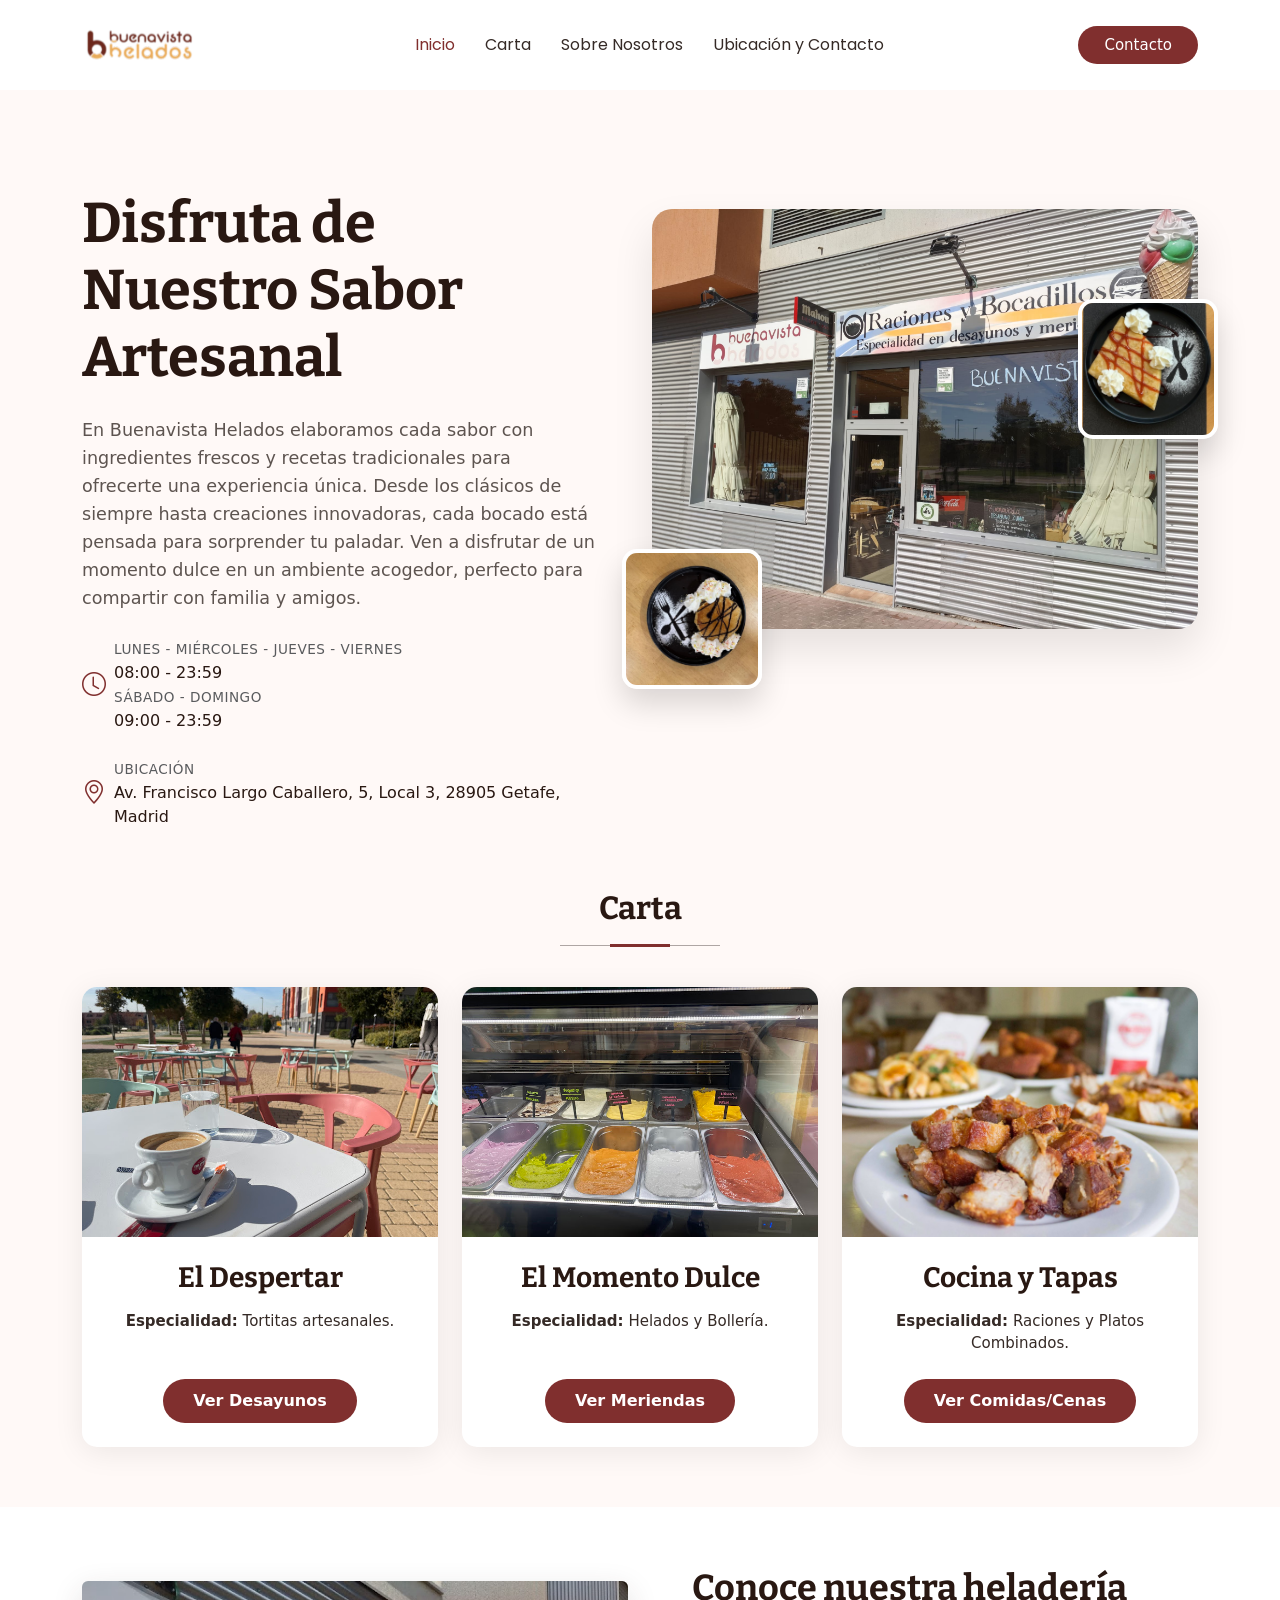
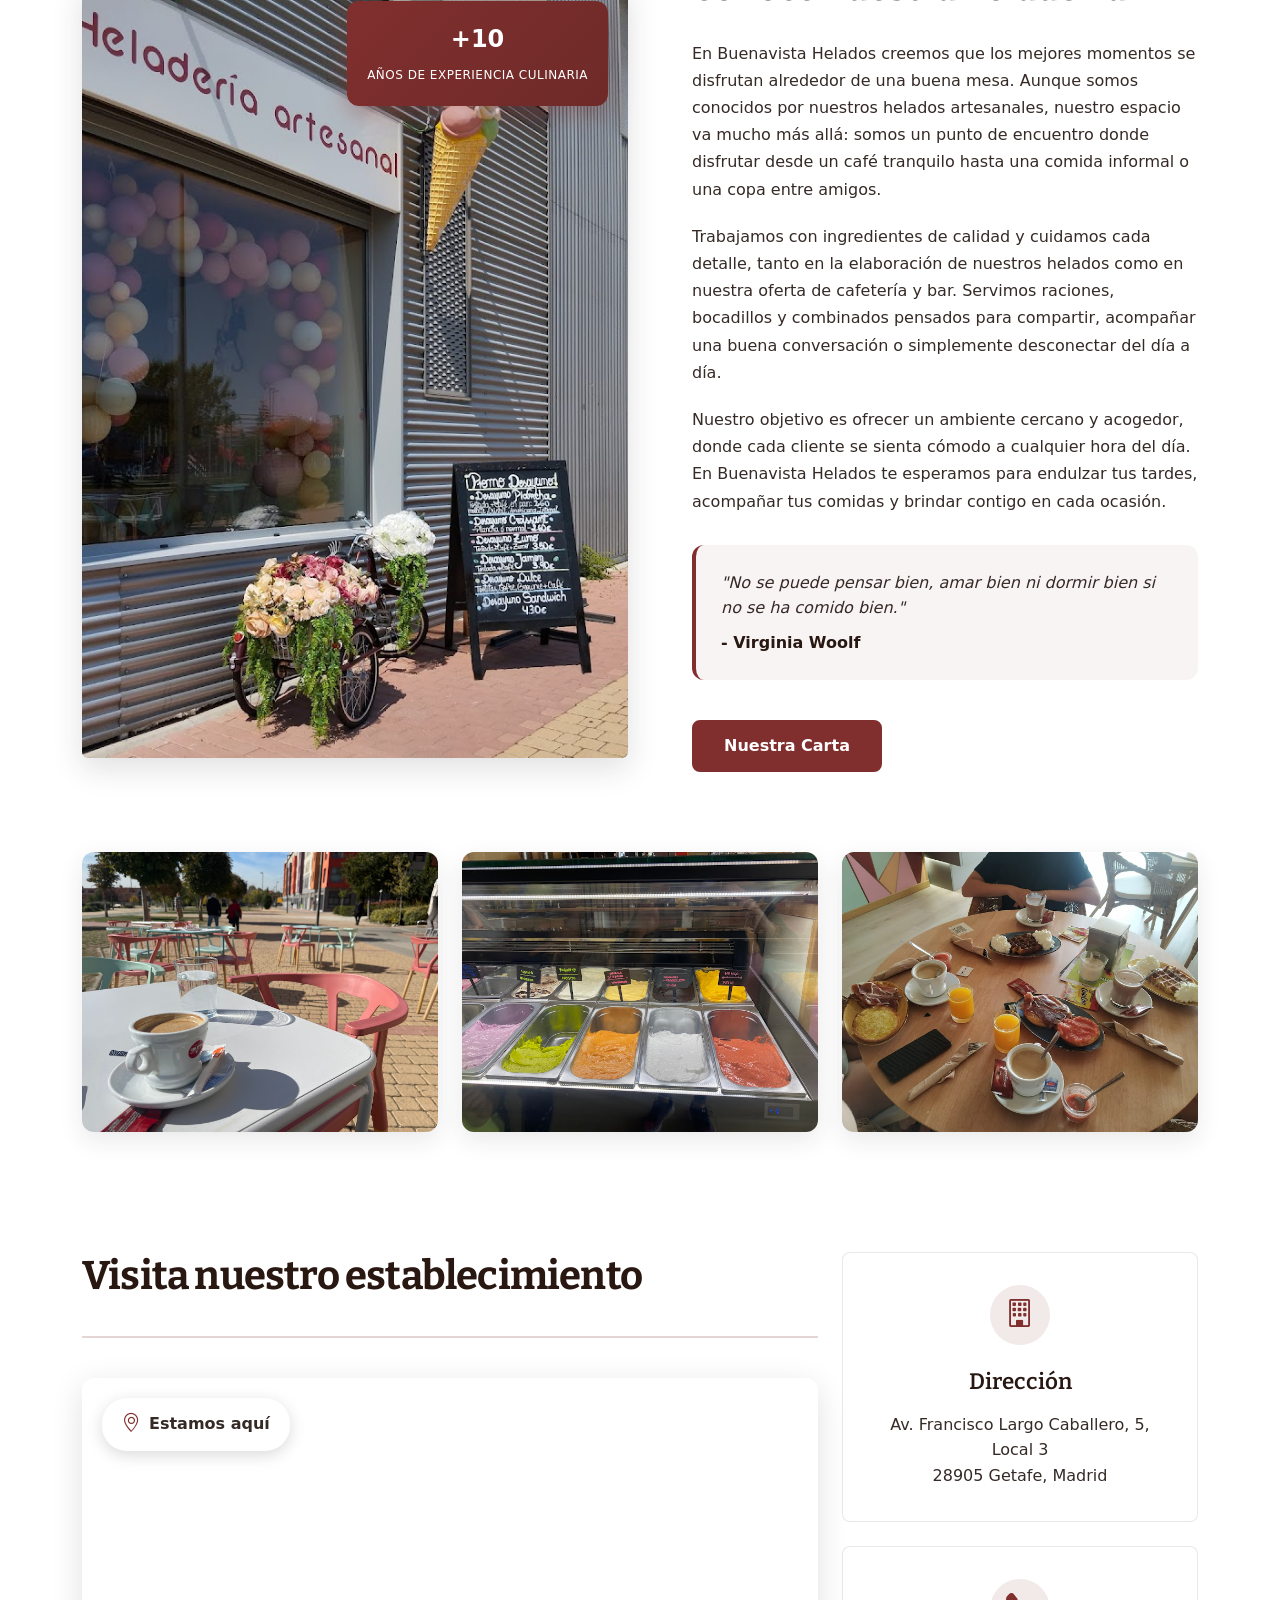
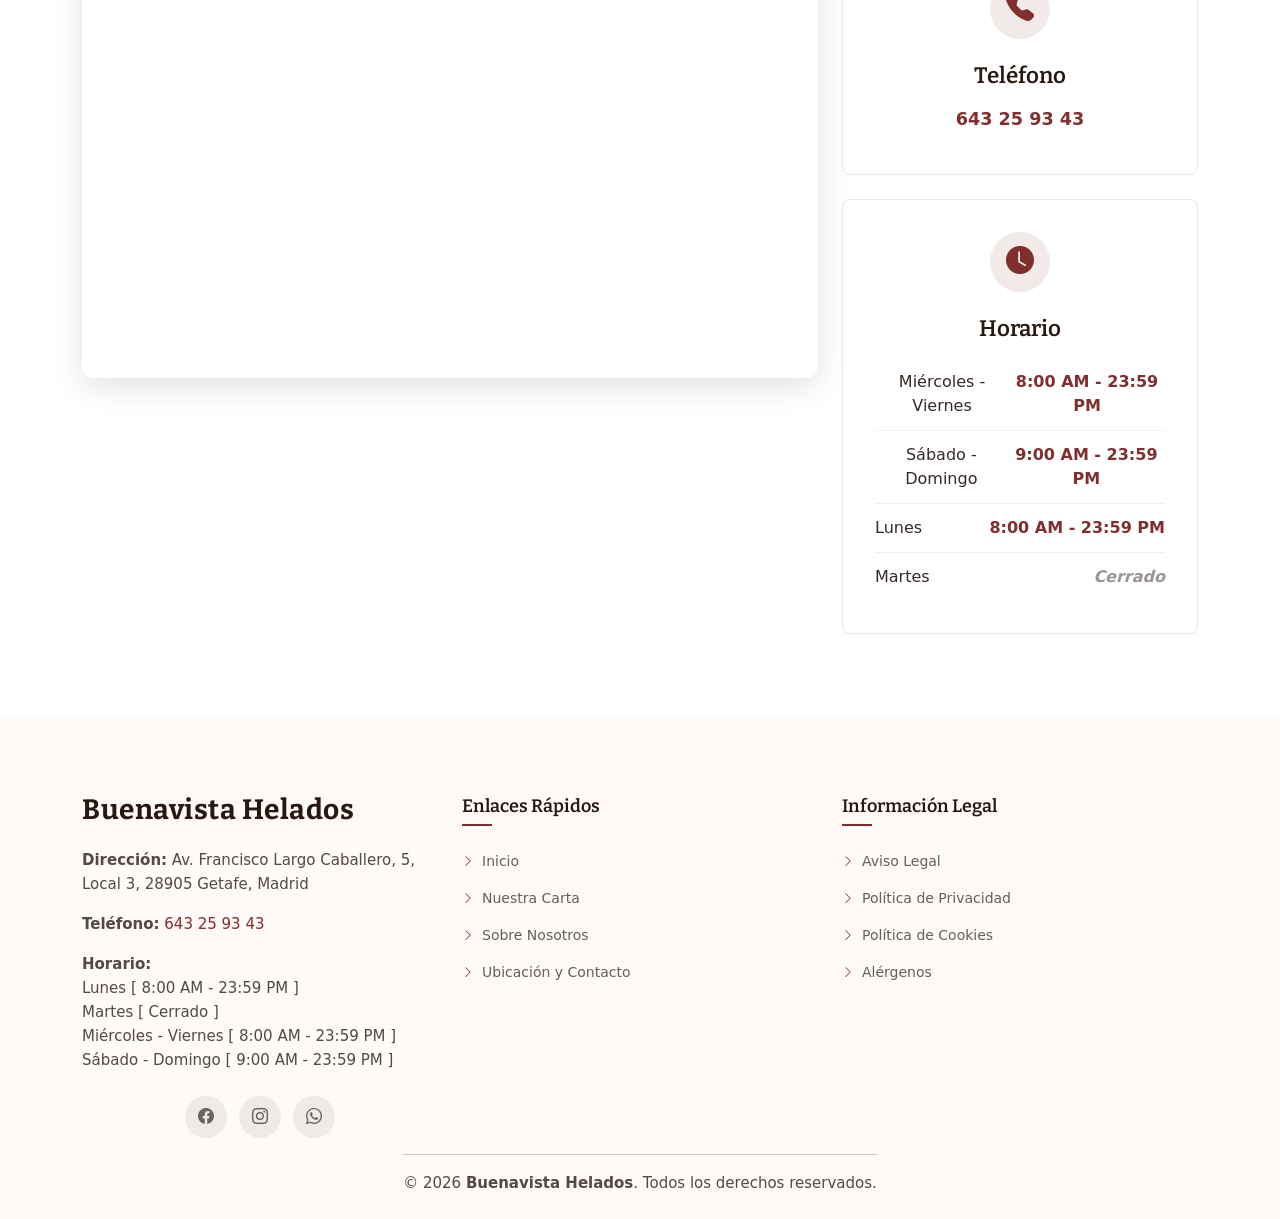
==== index.html @ 03fd978c "footer" ====
<!DOCTYPE html>
<html lang="es">

<head>
  <meta charset="utf-8">
  <meta content="width=device-width, initial-scale=1.0" name="viewport">
  <title>Buenavista Helados</title>
  <meta name="description" content="">
  <meta name="keywords" content="">

  <!-- Favicons -->
  <link href="assets/img/cucurucho-de-helado.png" rel="icon">
  <link href="assets/img/cucurucho-de-helado.png" rel="apple-touch-icon">

  <!-- Fonts -->
  <link href="https://fonts.googleapis.com" rel="preconnect">
  <link href="https://fonts.gstatic.com" rel="preconnect" crossorigin>
  <link href="https://fonts.googleapis.com/css2?family=Roboto:ital,wght@0,100;0,300;0,400;0,500;0,700;0,900;1,100;1,300;1,400;1,500;1,700;1,900&family=Poppins:ital,wght@0,100;0,200;0,300;0,400;0,500;0,600;0,700;0,800;0,900;1,100;1,200;1,300;1,400;1,500;1,600;1,700;1,800;1,900&family=Bitter:ital,wght@0,100;0,200;0,300;0,400;0,500;0,600;0,700;0,800;0,900;1,100;1,200;1,300;1,400;1,500;1,600;1,700;1,800;1,900&display=swap" rel="stylesheet">

  <!-- Vendor CSS Files -->
  <link href="assets/vendor/bootstrap/css/bootstrap.min.css" rel="stylesheet">
  <link href="assets/vendor/bootstrap-icons/bootstrap-icons.css" rel="stylesheet">
  <link href="assets/vendor/aos/aos.css" rel="stylesheet">
  <link href="assets/vendor/glightbox/css/glightbox.min.css" rel="stylesheet">

  <!-- Main CSS File -->
  <link href="assets/css/main.css" rel="stylesheet">

</head>

<body class="index-page">

  <header id="header" class="header d-flex align-items-center sticky-top">
    <div class="container position-relative d-flex align-items-center justify-content-between">

      <a href="index.html" class="logo d-flex align-items-center me-auto me-xl-0">
      <img src="assets/img/logo.png" alt="Buenavista Helados">
      </a>

      <nav id="navmenu" class="navmenu">
        <ul>
          <li><a href="#hero" class="active">Inicio</a></li>
          <li><a href="#bloques-tematicos">Carta</a></li>
          <li><a href="#about">Sobre Nosotros</a></li>
          <li><a href="#location">Ubicación y Contacto</a></li>
        </ul>
        <i class="mobile-nav-toggle d-xl-none bi bi-list"></i>
      </nav>

      <a class="btn-getstarted d-none d-sm-block" href="#location">Contacto</a>

    </div>
  </header>

  <main class="main">

    <!-- Hero Section -->
    <section id="hero" class="hero section light-background pb-0">

      <div class="container" data-aos="fade-up" data-aos-delay="100">

        <div class="hero-content">
          <div class="row align-items-center flex-column-reverse flex-lg-row">

            <div class="col-lg-6" data-aos="fade-right" data-aos-delay="200">
              <div class="content">
                <h1 class="hero-title mb-4">Disfruta de Nuestro Sabor Artesanal</h1>
                <p class="hero-subtitle mb-4">En Buenavista Helados elaboramos cada sabor con ingredientes frescos y recetas tradicionales para ofrecerte una experiencia única. Desde los clásicos de siempre hasta creaciones innovadoras, cada bocado está pensada para sorprender tu paladar. Ven a disfrutar de un momento dulce en un ambiente acogedor, perfecto para compartir con familia y amigos.</p>

                <div class="hero-info d-flex flex-wrap align-items-center gap-4">
                  <div class="info-item d-flex align-items-center">
                    <i class="bi bi-clock me-2"></i>
                    <div>
                      <small class="text-muted">Lunes - Miércoles - Jueves - Viernes</small>
                      <div class="fw-medium">08:00 - 23:59</div>
                      <small class="text-muted">Sábado - Domingo</small>
                      <div class="fw-medium">09:00 - 23:59</div>
                    </div>
                  </div>
                  <div class="info-item d-flex align-items-center">
                    <i class="bi bi-geo-alt me-2"></i>
                    <div>
                      <small class="text-muted">Ubicación</small>
                      <div class="fw-medium">Av. Francisco Largo Caballero, 5, Local 3, 28905 Getafe, Madrid</div>
                    </div>
                  </div>
                </div>
              </div>
            </div>

            <div class="col-lg-6" data-aos="fade-left" data-aos-delay="300">
              <div class="hero-images">
                <div class="main-image">
                  <img src="assets/img/restaurante.jpg" alt="Restaurante" class="img-fluid">
                </div>
                <div class="floating-images">
                  <div class="floating-image floating-image-1">
                    <img src="assets/img/crepes.jpg" alt="Crepes" class="img-fluid">
                  </div>
                  <div class="floating-image floating-image-2">
                    <img src="assets/img/tortitas.jpg" alt="Tortitas" class="img-fluid">
                  </div>
                </div>
              </div>
            </div>

          </div>
        </div>

      </div>

    </section><!-- /Hero Section -->
    
    <!-- Bloques Temáticos Section -->
    <section id="bloques-tematicos" class="section light-background">
      
      <!-- Título "Carta" movido AQUÍ ADENTRO para compartir fondo y acercarlo -->
      <div class="container section-title" data-aos="fade-up" style="padding-bottom: 20px;">
        <h2>Carta</h2>
      </div>

      <div class="container">
        <div class="row gy-4 align-items-stretch">
          
          <!-- BLOQUE 1: DESAYUNOS -->
          <div class="col-lg-4 col-md-4 col-12" data-aos="fade-up" data-aos-delay="100">
            <div class="card h-100 border-0 text-center" style="background-color: var(--surface-color); border-radius: 15px; box-shadow: 0 5px 30px rgba(0,0,0,0.08);">
              <img src="assets/img/terraza.jpg" class="card-img-top" alt="Desayunos" style="height: 250px; object-fit: cover; border-top-left-radius: 15px; border-top-right-radius: 15px;">
              <div class="card-body p-4 d-flex flex-column">
                <h3 style="color: var(--heading-color); font-weight: 700; margin-bottom: 15px;">El Despertar</h3>
                <p class="mb-4" style="color: var(--default-color); font-size: 15px;"><strong>Especialidad:</strong> Tortitas artesanales.</p>
                <button type="button" class="btn mt-auto align-self-center" data-bs-toggle="modal" data-bs-target="#modalDesayunos" style="background-color: var(--accent-color); color: var(--contrast-color); padding: 10px 30px; border-radius: 50px; font-weight: 600; transition: 0.3s; border: none;">
                  Ver Desayunos
                </button>
              </div>
            </div>
          </div>
          
          <!-- BLOQUE 2: MERIENDAS -->
            <div class="col-lg-4 col-md-4 col-12" data-aos="fade-up" data-aos-delay="200">
              <div class="card h-100 border-0 text-center" style="background-color: var(--surface-color); border-radius: 15px; box-shadow: 0 5px 30px rgba(0,0,0,0.08);">
                <img src="assets/img/helados1.jpg" class="card-img-top" alt="Meriendas" style="height: 250px; object-fit: cover; border-top-left-radius: 15px; border-top-right-radius: 15px;">
                <div class="card-body p-4 d-flex flex-column">
                  <h3 style="color: var(--heading-color); font-weight: 700; margin-bottom: 15px;">El Momento Dulce</h3>
                  <p class="mb-4" style="color: var(--default-color); font-size: 15px;"><strong>Especialidad:</strong> Helados y Bollería.</p>
                  <button type="button" class="btn mt-auto align-self-center" data-bs-toggle="modal" data-bs-target="#modalMeriendas" style="background-color: var(--accent-color); color: var(--contrast-color); padding: 10px 30px; border-radius: 50px; font-weight: 600; transition: 0.3s; border: none;">
                    Ver Meriendas
                  </button>
                </div>
              </div>
            </div>
            
            <!-- BLOQUE 3: COMIDAS Y RACIONES -->
            <div class="col-lg-4 col-md-4 col-12" data-aos="fade-up" data-aos-delay="300">
              <div class="card h-100 border-0 text-center" style="background-color: var(--surface-color); border-radius: 15px; box-shadow: 0 5px 30px rgba(0,0,0,0.08);">
                <img src="assets/img/torreznos.png" class="card-img-top" alt="Comidas y Raciones" style="height: 250px; object-fit: cover; border-top-left-radius: 15px; border-top-right-radius: 15px;">
                <div class="card-body p-4 d-flex flex-column">
                  <h3 style="color: var(--heading-color); font-weight: 700; margin-bottom: 15px;">Cocina y Tapas</h3>
                  <p class="mb-4" style="color: var(--default-color); font-size: 15px;"><strong>Especialidad:</strong> Raciones y Platos Combinados.</p>
                  <button type="button" class="btn mt-auto align-self-center" data-bs-toggle="modal" data-bs-target="#modalComidas" style="background-color: var(--accent-color); color: var(--contrast-color); padding: 10px 30px; border-radius: 50px; font-weight: 600; transition: 0.3s; border: none;">
                    Ver Comidas/Cenas
                  </button>
                </div>
              </div>
            </div>
            
          </div>
        </div>
    </section>
    

    <!-- About Section -->
    <section id="about" class="about section">

      <div class="container" data-aos="fade-up" data-aos-delay="100">

        <div class="row align-items-center">
          <div class="col-lg-6" data-aos="fade-right" data-aos-delay="200">
            <div class="about-image">
              <img src="assets/img/restaurante1.jpg" alt="Restaurante1" class="img-fluid rounded">
              <div class="experience-badge">
                <span class="years">+10</span>
                <span class="text">Años de Experiencia Culinaria</span>
              </div>
            </div>
          </div>

          <div class="col-lg-6" data-aos="fade-left" data-aos-delay="300">
            <div class="about-content">
              <div class="section-header">
                <h2>Conoce nuestra heladería</h2>
              </div>

              <div class="story-text">
                <p>En Buenavista Helados creemos que los mejores momentos se disfrutan alrededor de una buena mesa. Aunque somos conocidos por nuestros helados artesanales, nuestro espacio va mucho más allá: somos un punto de encuentro donde disfrutar desde un café tranquilo hasta una comida informal o una copa entre amigos.</p>

                <p>Trabajamos con ingredientes de calidad y cuidamos cada detalle, tanto en la elaboración de nuestros helados como en nuestra oferta de cafetería y bar. Servimos raciones, bocadillos y combinados pensados para compartir, acompañar una buena conversación o simplemente desconectar del día a día.</p>

                <p>Nuestro objetivo es ofrecer un ambiente cercano y acogedor, donde cada cliente se sienta cómodo a cualquier hora del día. En Buenavista Helados te esperamos para endulzar tus tardes, acompañar tus comidas y brindar contigo en cada ocasión.</p>
              </div>

              

              <div class="chef-quote">
                <blockquote>
                  "No se puede pensar bien, amar bien ni dormir bien si no se ha comido bien."
                </blockquote>
                <cite>- Virginia Woolf</cite>
              </div>

              <div class="cta-buttons">
                <a href="#menu" class="btn btn-primary">Nuestra Carta</a>
              </div>
            </div>
          </div>
        </div>

        <div class="restaurant-gallery" data-aos="fade-up" data-aos-delay="400">
          <div class="row g-4">
            <div class="col-lg-4 col-md-6">
              <div class="gallery-item">
                <img src="assets/img/terraza.jpg" alt="Terraza" class="img-fluid rounded">
                <div class="gallery-caption">
                  <h4>Terraza</h4>
                  <p>Para disfrutar al aire libre</p>
                </div>
              </div>
            </div><!-- End Gallery Item -->

            <div class="col-lg-4 col-md-6">
              <div class="gallery-item">
                <img src="assets/img/helados1.jpg" alt="Helados" class="img-fluid rounded">
                <div class="gallery-caption">
                  <h4>Helados</h4>
                  <p>Prueba nuestra amplia gama de sabores</p>
                </div>
              </div>
            </div><!-- End Gallery Item -->

            <div class="col-lg-4 col-md-6">
              <div class="gallery-item">
                <img src="assets/img/desayunos1.jpg" alt="Desayunos" class="img-fluid rounded">
                <div class="gallery-caption">
                  <h4>Desayunos</h4>
                  <p>Comienza el día con energía</p>
                </div>
              </div>
            </div><!-- End Gallery Item -->
          </div>
        </div>

      </div>

    </section><!-- /About Section -->



    <!-- Location Section -->
    <section id="location" class="location section">

      <div class="container" data-aos="fade-up" data-aos-delay="100">

        <div class="row gy-5">
          <div class="col-lg-8" data-aos="fade-up" data-aos-delay="200">
            <div class="location-content">
              <div class="content-header">
                <h2>Visita nuestro establecimiento</h2>
              </div>

              <div class="map-wrapper">
                <iframe src="https://www.google.com/maps/embed?pb=!1m18!1m12!1m3!1d3176.513902419321!2d-3.752089!3d40.298778!2m3!1f0!2f0!3f0!3m2!1i1024!2i768!4f13.1!3m3!1m2!1s0x0%3A0x0!2zNDDCsDE3JzU1LjYiTiAzwrA0NScwNy41Ilc!5e0!3m2!1ses!2ses!4v1700000000000!5m2!1ses!2ses"width="100%" height="100%" style="border:0;" allowfullscreen="" loading="lazy" referrerpolicy="no-referrer-when-downgrade"></iframe>

                <div class="map-overlay">
                  <div class="location-badge">
                    <i class="bi bi-geo-alt"></i>
                    <span>Estamos aquí</span>
                  </div>
                </div>
              </div>
            </div>
          </div>

          <div class="col-lg-4" data-aos="fade-up" data-aos-delay="250">
            <div class="contact-sidebar">
              <div class="contact-card">
                <div class="card-icon">
                  <i class="bi bi-building"></i>
                </div>
                <h3>Direcci&oacute;n</h3>
                <p>Av. Francisco Largo Caballero, 5, Local 3<br>28905 Getafe, Madrid</p>
              </div>

              <div class="contact-card" data-aos="fade-up" data-aos-delay="350">
                <div class="card-icon">
                  <i class="bi bi-telephone-fill"></i>
                </div>
                <h3>Tel&eacute;fono</h3>
                <p class="phone"><a href="tel:643259343">643 25 93 43</a></p>
              </div>

              <div class="contact-card" data-aos="fade-up" data-aos-delay="450">
                <div class="card-icon">
                  <i class="bi bi-clock-fill"></i>
                </div>
                <h3>Horario</h3>
                <div class="hours-list">
                  <div class="hour-item">
                    <span class="day">Miércoles - Viernes</span>
                    <span class="time">8:00 AM - 23:59 PM</span>
                  </div>
                  <div class="hour-item">
                    <span class="day">Sábado - Domingo</span>
                    <span class="time">9:00 AM - 23:59 PM</span>
                  </div>
                  <div class="hour-item">
                    <span class="day">Lunes</span>
                    <span class="time">8:00 AM - 23:59 PM</span>
                  </div>
                  <div class="hour-item closed">
                    <span class="day">Martes</span>
                    <span class="time">Cerrado</span>
                  </div>
                </div>
              </div>

            </div>
          </div>
        </div>

      </div>

    </section><!-- /Location Section -->


  </main>

  <footer id="footer" class="footer position-relative">
    <div class="container footer-content pt-5 pb-4">
      <div class="row gy-4">

        <div class="col-lg-4 col-md-6 footer-contact">
          <a href="index.html" class="logo d-flex align-items-center mb-3">
            <span class="sitename">Buenavista Helados</span>
          </a>
          <div class="contact-info mt-4">
            <p><strong>Dirección:</strong> Av. Francisco Largo Caballero, 5, Local 3, 28905 Getafe, Madrid</p>
            <p><strong>Teléfono:</strong><a href="tel:643259343"> 643 25 93 43</a></p>
            <p><strong>Horario:</strong><br>
              Lunes [ 8:00 AM - 23:59 PM ] <br>
              Martes [ Cerrado ] <br>
              Miércoles - Viernes [ 8:00 AM - 23:59 PM ]<br>
              Sábado - Domingo [ 9:00 AM - 23:59 PM ]
          </div>
          <div class="social-links mt-4">
            <a href="#"><i class="bi bi-facebook"></i></a>
            <a href="https://www.instagram.com/buenavistahelados/"><i class="bi bi-instagram"></i></a>
            <a href="#"><i class="bi bi-whatsapp"></i></a>
          </div>
        </div>

        <div class="col-lg-4 col-md-6 footer-links">
          <h4>Enlaces Rápidos</h4>
          <ul>
            <li><a href="#hero"><i class="bi bi-chevron-right"></i> Inicio</a></li>
            <li><a href="#bloques-tematicos"><i class="bi bi-chevron-right"></i> Nuestra Carta</a></li>
            <li><a href="#about"><i class="bi bi-chevron-right"></i> Sobre Nosotros</a></li>
            <li><a href="#location"><i class="bi bi-chevron-right"></i> Ubicación y Contacto</a></li>
          </ul>
        </div>

        <div class="col-lg-4 col-md-12 footer-links">
          <h4>Información Legal</h4>
          <ul>
            <li><a href="#"><i class="bi bi-chevron-right"></i> Aviso Legal</a></li>
            <li><a href="#"><i class="bi bi-chevron-right"></i> Política de Privacidad</a></li>
            <li><a href="#"><i class="bi bi-chevron-right"></i> Política de Cookies</a></li>
            <li><a href="#"><i class="bi bi-chevron-right"></i> Alérgenos</a></li>
          </ul>
        </div>

        <div class="container d-flex flex-column flex-lg-row justify-content-center align-items-center">
          <div class="copyright">
            <hr>
            <p class="mb-0">© 2026 <strong>Buenavista Helados</strong>. Todos los derechos reservados.</p>
          </div>
        </div>
      </div>
    </div>
  </footer>


  <!-- POP-UP DESAYUNOS -->
  <div class="modal fade" id="modalDesayunos" tabindex="-1" aria-labelledby="modalDesayunosLabel" aria-hidden="true">
    <div class="modal-dialog modal-lg modal-dialog-centered modal-dialog-scrollable">
      <div class="modal-content modal-menu-content">
        
        <div class="modal-header modal-menu-header">
          <h5 class="modal-title modal-menu-title" id="modalDesayunosLabel">Carta de Desayunos</h5>
          <button type="button" class="btn-close" data-bs-dismiss="modal" aria-label="Close"></button>
        </div>

        <div class="modal-body p-4">
          <div class="row gy-4">
            
            <div class="col-lg-6">
              <div class="menu-item h-100 modal-menu-item">
                <div class="menu-item-image">
                  <img src="assets/img/barritaConTomate.jpg" class="img-fluid w-100 modal-menu-img" alt="Barrita con Tomate">
                </div>
                <div class="menu-item-content p-3">
                  <div class="menu-item-header d-flex justify-content-between align-items-center mb-2">
                    <h4 class="modal-menu-item-title">Barrita con Tomate</h4>
                    <span class="price modal-menu-price">3€</span>
                  </div>
                  <p class="modal-menu-desc">Pan crujiente recién tostado, acompañado de tomate natural triturado, aceite de oliva virgen extra y una pizca de sal. El clásico mediterráneo esencial.</p>
                </div>
              </div>
            </div>

            <div class="col-lg-6">
              <div class="menu-item h-100 modal-menu-item">
                <div class="menu-item-image">
                  <img src="assets/img/BarritaMantequillaMermelada.jpg" class="img-fluid w-100 modal-menu-img" alt="Barrita Mantequilla Mermelada">
                </div>
                <div class="menu-item-content p-3">
                  <div class="menu-item-header d-flex justify-content-between align-items-center mb-2">
                    <h4 class="modal-menu-item-title">Barrita con Mantequilla y Mermelada</h4>
                    <span class="price modal-menu-price">3€</span>
                  </div>
                  <p class="modal-menu-desc">Tostada dorada y caliente, lista para untar con mantequilla cremosa y mermelada de frutas. Un desayuno dulce y reconfortante.</p>
                </div>
              </div>
            </div>

            <div class="col-lg-6">
              <div class="menu-item h-100 modal-menu-item">
                <div class="menu-item-image">
                  <img src="assets/img/mediaBarrita.png" class="img-fluid w-100 modal-menu-img" alt="Media Barrita">
                </div>
                <div class="menu-item-content p-3">
                  <div class="menu-item-header d-flex justify-content-between align-items-center mb-2">
                    <h4 class="modal-menu-item-title">Media Barrita</h4>
                    <span class="price modal-menu-price">2,60€</span>
                  </div>
                  <p class="modal-menu-desc">La ración perfecta para un bocado ligero. Disfrútala con tomate natural y aceite, o con el toque dulce de mantequilla y mermelada.</p>
                </div>
              </div>
            </div>

            <div class="col-lg-6">
              <div class="menu-item h-100 modal-menu-item">
                <div class="menu-item-image">
                  <img src="assets/img/barritaJamon.jpg" class="img-fluid w-100 modal-menu-img" alt="Barrita con Jamón">
                </div>
                <div class="menu-item-content p-3">
                  <div class="menu-item-header d-flex justify-content-between align-items-center mb-2">
                    <h4 class="modal-menu-item-title">Barrita con Jamón</h4>
                    <span class="price modal-menu-price">4,70€</span>
                  </div>
                  <p class="modal-menu-desc">Pan tostado con base de tomate natural y generosas lonchas de jamón serrano reserva. Sabor auténtico y de calidad en cada bocado.</p>
                </div>
              </div>
            </div>

            <div class="col-lg-6">
              <div class="menu-item h-100 modal-menu-item">
                <div class="menu-item-image">
                  <img src="assets/img/tostadaAguacate.jpeg" class="img-fluid w-100 modal-menu-img" alt="Tostada con Aguacate">
                </div>
                <div class="menu-item-content p-3">
                  <div class="menu-item-header d-flex justify-content-between align-items-center mb-2">
                    <h4 class="modal-menu-item-title">Tostada con Aguacate</h4>
                    <span class="price modal-menu-price">5,40€</span>
                  </div>
                  <p class="modal-menu-desc">Base de pan rústico con una capa de queso Philadelphia, láminas de aguacate fresco, pavo, aceite de oliva y sal. Una opción saludable y deliciosa.</p>
                </div>
              </div>
            </div>

            <div class="col-lg-6">
              <div class="menu-item h-100 modal-menu-item">
                <div class="menu-item-image">
                  <img src="assets/img/tostadaAguacateHuevo.jpg" class="img-fluid w-100 modal-menu-img" alt="Tostada con Aguacate y Huevo Poché">
                </div>
                <div class="menu-item-content p-3">
                  <div class="menu-item-header d-flex justify-content-between align-items-center mb-2">
                    <h4 class="modal-menu-item-title">Tostada Aguacate y Huevo</h4>
                    <span class="price modal-menu-price">5,90€</span>
                  </div>
                  <p class="modal-menu-desc">Nuestra tostada de pan rústico con queso Philadelphia, pavo y aguacate, coronada con un huevo poché en su punto exacto de cremosidad.</p>
                </div>
              </div>
            </div>

            <div class="col-lg-6">
              <div class="menu-item h-100 modal-menu-item">
                <div class="menu-item-image">
                  <img src="assets/img/croissantPlancha.jpg" class="img-fluid w-100 modal-menu-img" alt="Croissant a la Plancha">
                </div>
                <div class="menu-item-content p-3">
                  <div class="menu-item-header d-flex justify-content-between align-items-center mb-2">
                    <h4 class="modal-menu-item-title">Croissant a la Plancha</h4>
                    <span class="price modal-menu-price">3€</span>
                  </div>
                  <p class="modal-menu-desc">Croissant tierno y hojaldrado, pasado por la plancha para un toque crujiente, acompañado de mantequilla y mermelada.</p>
                </div>
              </div>
            </div>

            <div class="col-lg-6">
              <div class="menu-item h-100 modal-menu-item">
                <div class="menu-item-image">
                  <img src="assets/img/croissantMixto.png" class="img-fluid w-100 modal-menu-img" alt="Croissant Mixto">
                </div>
                <div class="menu-item-content p-3">
                  <div class="menu-item-header d-flex justify-content-between align-items-center mb-2">
                    <h4 class="modal-menu-item-title">Croissant Mixto</h4>
                    <span class="price modal-menu-price">4,20€</span>
                  </div>
                  <p class="modal-menu-desc">La combinación perfecta de dulce y salado: croissant a la plancha relleno de jamón york de primera y queso fundido.</p>
                </div>
              </div>
            </div>

            <div class="col-lg-6">
              <div class="menu-item h-100 modal-menu-item">
                <div class="menu-item-image">
                  <img src="assets/img/sandwichMixto.jpg" class="img-fluid w-100 modal-menu-img" alt="Sándwich Mixto">
                </div>
                <div class="menu-item-content p-3">
                  <div class="menu-item-header d-flex justify-content-between align-items-center mb-2">
                    <h4 class="modal-menu-item-title">Sándwich Mixto</h4>
                    <span class="price modal-menu-price">4,20€</span>
                  </div>
                  <p class="modal-menu-desc">El clásico de siempre, tostado al momento con jamón york y queso derretido. Sencillo, dorado y delicioso.</p>
                </div>
              </div>
            </div>

            <div class="col-lg-6">
              <div class="menu-item h-100 modal-menu-item">
                <div class="menu-item-image">
                  <img src="assets/img/desayunoAmericano.png" class="img-fluid w-100 modal-menu-img" alt="Desayuno Americano">
                </div>
                <div class="menu-item-content p-3">
                  <div class="menu-item-header d-flex justify-content-between align-items-center mb-2">
                    <h4 class="modal-menu-item-title">Desayuno Americano</h4>
                    <span class="price modal-menu-price">5,90€</span>
                  </div>
                  <p class="modal-menu-desc">Para empezar el día con energía: huevos fritos, bacon crujiente y pan tostado. Un festín clásico y abundante.</p>
                </div>
              </div>
            </div>

            <div class="col-lg-6">
              <div class="menu-item h-100 modal-menu-item">
                <div class="menu-item-image">
                  <img src="assets/img/desayunoZumo.png" class="img-fluid w-100 modal-menu-img" alt="Desayuno Zumo">
                </div>
                <div class="menu-item-content p-3">
                  <div class="menu-item-header d-flex justify-content-between align-items-center mb-2">
                    <h4 class="modal-menu-item-title">Desayuno Zumo</h4>
                    <span class="price modal-menu-price">4,50€</span>
                  </div>
                  <p class="modal-menu-desc">Tu elección de barrita recién tostada o bollería artesana, acompañada de un refrescante zumo de naranja natural.</p>
                </div>
              </div>
            </div>

            <div class="col-lg-6">
              <div class="menu-item h-100 modal-menu-item">
                <div class="menu-item-image">
                  <img src="assets/img/bolleria.png" class="img-fluid w-100 modal-menu-img" alt="Desayuno Bollería">
                </div>
                <div class="menu-item-content p-3">
                  <div class="menu-item-header d-flex justify-content-between align-items-center mb-2">
                    <h4 class="modal-menu-item-title">Desayuno Bollería</h4>
                    <span class="price modal-menu-price">2,90€</span>
                  </div>
                  <p class="modal-menu-desc">Una selección de nuestra bollería más tierna y variada, ideal para los amantes del dulce matutino.</p>
                </div>
              </div>
            </div>

            <div class="col-lg-6">
              <div class="menu-item h-100 modal-menu-item">
                <div class="menu-item-image">
                  <img src="assets/img/tortillaCafe.jpg" class="img-fluid w-100 modal-menu-img" alt="Tortilla de Patata con Café">
                </div>
                <div class="menu-item-content p-3">
                  <div class="menu-item-header d-flex justify-content-between align-items-center mb-2">
                    <h4 class="modal-menu-item-title">Tortilla de Patata y Café</h4>
                    <span class="price modal-menu-price">4,50€</span>
                  </div>
                  <p class="modal-menu-desc">Pincho de tortilla jugosa, elaborada al estilo tradicional, acompañada de tu café favorito.</p>
                </div>
              </div>
            </div>

            <div class="col-lg-6">
              <div class="menu-item h-100 modal-menu-item">
                <div class="menu-item-image">
                  <img src="assets/img/tortillaRefresco.jpg" class="img-fluid w-100 modal-menu-img" alt="Tortilla de Patata con Refresco">
                </div>
                <div class="menu-item-content p-3">
                  <div class="menu-item-header d-flex justify-content-between align-items-center mb-2">
                    <h4 class="modal-menu-item-title">Tortilla de Patata y Refresco</h4>
                    <span class="price modal-menu-price">5,20€</span>
                  </div>
                  <p class="modal-menu-desc">Nuestra tortilla casera servida con un refresco bien frío. El tentempié ideal para cualquier momento del día.</p>
                </div>
              </div>
            </div>

            <div class="col-lg-6">
              <div class="menu-item h-100 modal-menu-item">
                <div class="menu-item-image">
                  <img src="assets/img/zumo.png" class="img-fluid w-100 modal-menu-img" alt="Zumo de Naranja Natural">
                </div>
                <div class="menu-item-content p-3">
                  <div class="menu-item-header d-flex justify-content-between align-items-center mb-2">
                    <h4 class="modal-menu-item-title">Zumo de Naranja Natural</h4>
                    <span class="price modal-menu-price">1,70€</span>
                  </div>
                  <p class="modal-menu-desc">Naranjas seleccionadas y exprimidas al momento para ofrecerte toda la vitamina y frescura natural.</p>
                </div>
              </div>
            </div>

          </div>
        </div>
        
      </div>
    </div>
  </div>

  <!-- POP-UP MERIENDAS -->
  <div class="modal fade" id="modalMeriendas" tabindex="-1" aria-labelledby="modalMeriendasLabel" aria-hidden="true">
    <div class="modal-dialog modal-lg modal-dialog-centered modal-dialog-scrollable">
      <div class="modal-content modal-menu-content">
        
        <div class="modal-header modal-menu-header">
          <h5 class="modal-title modal-menu-title" id="modalMeriendasLabel">Carta de Meriendas</h5>
          <button type="button" class="btn-close" data-bs-dismiss="modal" aria-label="Close"></button>
        </div>

        <div class="modal-body p-4">
          <div class="row gy-4">
            
            <div class="col-lg-6">
              <div class="menu-item h-100 modal-menu-item">
                <div class="menu-item-image">
                  <img src="assets/img/tortillaCafe.jpg" class="img-fluid w-100 modal-menu-img" alt="Pincho de Tortilla">
                </div>
                <div class="menu-item-content p-3">
                  <div class="menu-item-header d-flex justify-content-between align-items-center mb-2">
                    <h4 class="modal-menu-item-title">Pincho de Tortilla</h4>
                    <span class="price modal-menu-price">3,60€</span>
                  </div>
                  <p class="modal-menu-desc">Nuestra receta más tradicional: tortilla de patatas jugosa y con el punto justo de cocción</p>
                </div>
              </div>
            </div>

            <div class="col-lg-6">
              <div class="menu-item h-100 modal-menu-item">
                <div class="menu-item-image">
                  <img src="assets/img/sandwichMixto.jpg" class="img-fluid w-100 modal-menu-img" alt="Sándwich Mixto">
                </div>
                <div class="menu-item-content p-3">
                  <div class="menu-item-header d-flex justify-content-between align-items-center mb-2">
                    <h4 class="modal-menu-item-title">Sándwich Mixto</h4>
                    <span class="price modal-menu-price">4,20€</span>
                  </div>
                  <p class="modal-menu-desc">El clásico imbatible de jamón york y queso fundido, preparado a tu elección en tierno pan de molde o en un croissant hojaldrado. Acompañado de patatas fritas crujientes.</p>
                </div>
              </div>
            </div>

            <div class="col-lg-6">
              <div class="menu-item h-100 modal-menu-item">
                <div class="menu-item-image">
                  <img src="assets/img/sandwichMixtoHuevo.jpg" class="img-fluid w-100 modal-menu-img" alt="Sándwich Mixto con Huevo">
                </div>
                <div class="menu-item-content p-3">
                  <div class="menu-item-header d-flex justify-content-between align-items-center mb-2">
                    <h4 class="modal-menu-item-title">Sándwich Mixto con Huevo</h4>
                    <span class="price modal-menu-price">5,50€</span>
                  </div>
                  <p class="modal-menu-desc">Elevamos nuestro sándwich mixto añadiendo un huevo a la plancha para una explosión de sabor y una textura aún más cremosa.</p>
                </div>
              </div>
            </div>

            <div class="col-lg-6">
              <div class="menu-item h-100 modal-menu-item">
                <div class="menu-item-image">
                  <img src="assets/img/tostadaJamonYork.jpg" class="img-fluid w-100 modal-menu-img" alt="Tostada de Jamón York">
                </div>
                <div class="menu-item-content p-3">
                  <div class="menu-item-header d-flex justify-content-between align-items-center mb-2">
                    <h4 class="modal-menu-item-title">Tostada de Jamón York</h4>
                    <span class="price modal-menu-price">3,80€</span>
                  </div>
                  <p class="modal-menu-desc">Pan recién tostado con finas lonchas de jamón york de primera calidad. Sencillo y equilibrado</p>
                </div>
              </div>
            </div>

            <div class="col-lg-6">
              <div class="menu-item h-100 modal-menu-item">
                <div class="menu-item-image">
                  <img src="assets/img/bolleria.png" class="img-fluid w-100 modal-menu-img" alt="Bollería Variada">
                </div>
                <div class="menu-item-content p-3">
                  <div class="menu-item-header d-flex justify-content-between align-items-center mb-2">
                    <h4 class="modal-menu-item-title">Bollería Variada</h4>
                    <span class="price modal-menu-price">2€</span>
                  </div>
                  <p class="modal-menu-desc">Una selección diaria de nuestros mejores dulces: croissants, napolitanas y más, siempre frescos y horneados para ti.</p>
                </div>
              </div>
            </div>

            <div class="col-lg-6">
              <div class="menu-item h-100 modal-menu-item">
                <div class="menu-item-image">
                  <img src="assets/img/tortillaCafe.jpg" class="img-fluid w-100 modal-menu-img" alt="Tortitas con Café">
                </div>
                <div class="menu-item-content p-3">
                  <div class="menu-item-header d-flex justify-content-between align-items-center mb-2">
                    <h4 class="modal-menu-item-title">Tortitas con Café</h4>
                    <span class="price modal-menu-price">6,50€</span>
                  </div>
                  <p class="modal-menu-desc">El pack ideal para una gran merienda: una ración de nuestras tortitas doradas acompañadas de tu café favorito.</p>
                </div>
              </div>
            </div>

            <div class="col-lg-6">
              <div class="menu-item h-100 modal-menu-item">
                <div class="menu-item-image">
                  <img src="assets/img/tortillaRefresco.jpg" class="img-fluid w-100 modal-menu-img" alt="Tortitas con Refresco">
                </div>
                <div class="menu-item-content p-3">
                  <div class="menu-item-header d-flex justify-content-between align-items-center mb-2">
                    <h4 class="modal-menu-item-title">Tortitas con Refresco</h4>
                    <span class="price modal-menu-price">7,50€</span>
                  </div>
                  <p class="modal-menu-desc">La merienda perfecta que combina la esponjosidad de las tortitas con el toque refrescante de tu bebida preferida.</p>
                </div>
              </div>
            </div>

            <div class="col-lg-6">
              <div class="menu-item h-100 modal-menu-item">
                <div class="menu-item-image">
                  <img src="assets/img/tortitas.jpg" class="img-fluid w-100 modal-menu-img" alt="Tortita solas">
                </div>
                <div class="menu-item-content p-3">
                  <div class="menu-item-header d-flex justify-content-between align-items-center mb-2">
                    <h4 class="modal-menu-item-title">Tortita solas</h4>
                    <span class="price modal-menu-price">5€</span>
                  </div>
                  <p class="modal-menu-desc">Nuestras famosas tortitas caseras, servidas calientes y con esa textura suave y dorada que tanto te gusta.</p>
                </div>
              </div>
            </div>

            <div class="col-lg-6">
              <div class="menu-item h-100 modal-menu-item">
                <div class="menu-item-image">
                  <img src="assets/img/crepes.jpg" class="img-fluid w-100 modal-menu-img" alt="Crepes">
                </div>
                <div class="menu-item-content p-3">
                  <div class="menu-item-header d-flex justify-content-between align-items-center mb-2">
                    <h4 class="modal-menu-item-title">Crepes</h4>
                    <span class="price modal-menu-price">5,50€</span>
                  </div>
                  <p class="modal-menu-desc">Finos, ligeros y preparados al momento. Una base perfecta para rellenar con tus sabores dulces preferidos.</p>
                </div>
              </div>
            </div>

            <div class="col-lg-6">
              <div class="menu-item h-100 modal-menu-item">
                <div class="menu-item-image">
                  <img src="assets/img/gofres2.jpg" class="img-fluid w-100 modal-menu-img" alt="Gofres">
                </div>
                <div class="menu-item-content p-3">
                  <div class="menu-item-header d-flex justify-content-between align-items-center mb-2">
                    <h4 class="modal-menu-item-title">Gofres</h4>
                    <span class="price modal-menu-price">4,20€</span>
                  </div>
                  <p class="modal-menu-desc">Crujientes por fuera y tiernos por dentro. Elige tu topping favorito: sirope de chocolate, fresa, caramelo, nata o Nutella.<br><br><strong>Topping Extra:</strong> +0.50€.<br><strong>Bola de Helado:</strong> +1.50€.</p>
                </div>
              </div>
            </div>

          </div>
        </div>
        
      </div>
    </div>
  </div>

  <!-- POP-UP COMIDAS Y RACIONES -->
  <div class="modal fade" id="modalComidas" tabindex="-1" aria-labelledby="modalComidasLabel" aria-hidden="true">
    <div class="modal-dialog modal-lg modal-dialog-centered modal-dialog-scrollable">
      <div class="modal-content modal-menu-content">
        
        <div class="modal-header modal-menu-header">
          <h5 class="modal-title modal-menu-title" id="modalComidasLabel">Carta de Comidas y Cenas</h5>
          <button type="button" class="btn-close" data-bs-dismiss="modal" aria-label="Close"></button>
        </div>

        <div class="modal-body p-4">
          
          <h3 class="w-100 mt-2 mb-4 modal-menu-category-title">Platos Combinados</h3>
          <div class="row gy-4 mb-5">
            <div class="col-lg-6">
              <div class="menu-item h-100 modal-menu-item">
                <div class="menu-item-image"><img src="" class="img-fluid w-100 modal-menu-img" alt="Combinado de Pollo"></div>
                <div class="menu-item-content p-3">
                  <div class="menu-item-header d-flex justify-content-between align-items-center mb-2">
                    <h4 class="modal-menu-item-title">Combinado de Pollo</h4>
                    <span class="price modal-menu-price">11€</span>
                  </div>
                  <p class="modal-menu-desc">Con patatas, huevo, pollo a la plancha o empanado</p>
                </div>
              </div>
            </div>
            <div class="col-lg-6">
              <div class="menu-item h-100 modal-menu-item">
                <div class="menu-item-image"><img src="" class="img-fluid w-100 modal-menu-img" alt="Combinado de Ternera"></div>
                <div class="menu-item-content p-3">
                  <div class="menu-item-header d-flex justify-content-between align-items-center mb-2">
                    <h4 class="modal-menu-item-title">Combinado de Bistec de Ternera</h4>
                    <span class="price modal-menu-price">11,50€</span>
                  </div>
                  <p class="modal-menu-desc">Con patatas y huevo</p>
                </div>
              </div>
            </div>
            <div class="col-lg-6">
              <div class="menu-item h-100 modal-menu-item">
                <div class="menu-item-image"><img src="" class="img-fluid w-100 modal-menu-img" alt="Combinado de Cinta de Lomo"></div>
                <div class="menu-item-content p-3">
                  <div class="menu-item-header d-flex justify-content-between align-items-center mb-2">
                    <h4 class="modal-menu-item-title">Combinado de Cinta de Lomo</h4>
                    <span class="price modal-menu-price">9,50€</span>
                  </div>
                  <p class="modal-menu-desc">Con patatas o ensalada y huevo</p>
                </div>
              </div>
            </div>
            <div class="col-lg-6">
              <div class="menu-item h-100 modal-menu-item">
                <div class="menu-item-image"><img src="" class="img-fluid w-100 modal-menu-img" alt="Menu Burger"></div>
                <div class="menu-item-content p-3">
                  <div class="menu-item-header d-flex justify-content-between align-items-center mb-2">
                    <h4 class="modal-menu-item-title">Menu Burger</h4>
                    <span class="price modal-menu-price">10,50€</span>
                  </div>
                  <p class="modal-menu-desc">Hamburguesa con patatas fritas y bebida</p>
                </div>
              </div>
            </div>
          </div>

          <h3 class="w-100 mt-2 mb-4 modal-menu-category-title">Hamburguesas y Sándwiches</h3>
          <div class="row gy-4 mb-5">
            <div class="col-lg-6">
              <div class="menu-item h-100 modal-menu-item p-3">
                <div class="menu-item-header d-flex justify-content-between align-items-center mb-2">
                  <h4 class="modal-menu-item-title">Hamburguesa Clásica</h4>
                  <span class="price modal-menu-price">10€</span>
                </div>
                <p class="modal-menu-desc">Carne, lechuga, tomate, bacon y queso</p>
              </div>
            </div>
            <div class="col-lg-6">
              <div class="menu-item h-100 modal-menu-item p-3">
                <div class="menu-item-header d-flex justify-content-between align-items-center mb-2">
                  <h4 class="modal-menu-item-title">Hamburguesa con Huevo</h4>
                  <span class="price modal-menu-price">11€</span>
                </div>
                <p class="modal-menu-desc">Carne o pollo, lechuga, tomate, huevo, bacon y queso</p>
              </div>
            </div>
            <div class="col-lg-6">
              <div class="menu-item h-100 modal-menu-item p-3">
                <div class="menu-item-header d-flex justify-content-between align-items-center mb-2">
                  <h4 class="modal-menu-item-title">Hamburguesa Pollo</h4>
                  <span class="price modal-menu-price">10,50€</span>
                </div>
                <p class="modal-menu-desc">Lechuga, tomate, queso y bacon</p>
              </div>
            </div>
            <div class="col-lg-6">
              <div class="menu-item h-100 modal-menu-item p-3">
                <div class="menu-item-header d-flex justify-content-between align-items-center mb-2">
                  <h4 class="modal-menu-item-title">Sandwich Mixto</h4>
                  <span class="price modal-menu-price">4,20€</span>
                </div>
                <p class="modal-menu-desc">Acompañado de patatas fritas</p>
              </div>
            </div>
            <div class="col-lg-6">
              <div class="menu-item h-100 modal-menu-item p-3">
                <div class="menu-item-header d-flex justify-content-between align-items-center mb-2">
                  <h4 class="modal-menu-item-title">Sandwich Mixto con Huevo</h4>
                  <span class="price modal-menu-price">5,50€</span>
                </div>
                <p class="modal-menu-desc">Acompañado de patatas fritas</p>
              </div>
            </div>
          </div>

          <h3 class="w-100 mt-2 mb-4 modal-menu-category-title">Huevos y Especialidades</h3>
          <div class="row gy-4 mb-5">
            <div class="col-lg-6">
              <div class="menu-item h-100 modal-menu-item p-3">
                <div class="menu-item-header d-flex justify-content-between align-items-center mb-2">
                  <h4 class="modal-menu-item-title">Entrecot de Vaca</h4>
                  <span class="price modal-menu-price">19€</span>
                </div>
                <p class="modal-menu-desc">Acompañados con pimientos de padrón y patatas fritas</p>
              </div>
            </div>
            <div class="col-lg-6">
              <div class="menu-item h-100 modal-menu-item p-3">
                <div class="menu-item-header d-flex justify-content-between align-items-center mb-2">
                  <h4 class="modal-menu-item-title">Solomillo de Cerdo</h4>
                  <span class="price modal-menu-price">12€</span>
                </div>
                <p class="modal-menu-desc">Con guarnición de patatas fritas</p>
              </div>
            </div>
            <div class="col-lg-6">
              <div class="menu-item h-100 modal-menu-item p-3">
                <div class="menu-item-header d-flex justify-content-between align-items-center mb-2">
                  <h4 class="modal-menu-item-title">Secreto Ibérico</h4>
                  <span class="price modal-menu-price">12€</span>
                </div>
                <p class="modal-menu-desc">Con guarnición de patatas fritas</p>
              </div>
            </div>
            <div class="col-lg-6">
              <div class="menu-item h-100 modal-menu-item p-3">
                <div class="menu-item-header d-flex justify-content-between align-items-center mb-2">
                  <h4 class="modal-menu-item-title">Magro con Tomate</h4>
                  <span class="price modal-menu-price">10€</span>
                </div>
                <p class="modal-menu-desc">Con guarnición de patatas fritas</p>
              </div>
            </div>
            <div class="col-lg-6">
              <div class="menu-item h-100 modal-menu-item p-3">
                <div class="menu-item-header d-flex justify-content-between align-items-center mb-2">
                  <h4 class="modal-menu-item-title">Huevos Rotos</h4>
                  <span class="price modal-menu-price">11€</span>
                </div>
                <p class="modal-menu-desc">Puedes elegir entre: Jamón, morcilla o chistorra</p>
              </div>
            </div>
            <div class="col-lg-6">
              <div class="menu-item h-100 modal-menu-item p-3 d-flex align-items-center">
                <div class="w-100 d-flex justify-content-between">
                  <h4 class="modal-menu-item-title">Tortilla de Patata Entera</h4>
                  <span class="price modal-menu-price">12€</span>
                </div>
              </div>
            </div>
            <div class="col-lg-6">
              <div class="menu-item h-100 modal-menu-item p-3 d-flex align-items-center">
                <div class="w-100 d-flex justify-content-between">
                  <h4 class="modal-menu-item-title">Pincho de Tortilla</h4>
                  <span class="price modal-menu-price">3,60€</span>
                </div>
              </div>
            </div>
          </div>

          <h3 class="w-100 mt-2 mb-4 modal-menu-category-title">Raciones</h3>
          <div class="row gy-4 mb-5">
            <div class="col-lg-6">
              <div class="menu-item h-100 modal-menu-item p-3">
                <div class="menu-item-header d-flex justify-content-between align-items-center mb-2">
                  <h4 class="modal-menu-item-title">Sepia Completa</h4>
                  <span class="price modal-menu-price">18€</span>
                </div>
                <p class="modal-menu-desc">500 gramos aproximadamente</p>
              </div>
            </div>
            <div class="col-lg-6">
              <div class="menu-item h-100 modal-menu-item p-3">
                <div class="menu-item-header d-flex justify-content-between align-items-center mb-2">
                  <h4 class="modal-menu-item-title">Torreznos</h4>
                  <span class="price modal-menu-price">12€</span>
                </div>
                <p class="modal-menu-desc">Con base de patatas revolconas</p>
              </div>
            </div>
            <div class="col-lg-6">
              <div class="menu-item h-100 modal-menu-item p-3">
                <div class="menu-item-header d-flex justify-content-between align-items-center mb-2">
                  <h4 class="modal-menu-item-title">Tequeños</h4>
                  <span class="price modal-menu-price">8,50€</span>
                </div>
                <p class="modal-menu-desc">6 unidades con salsa barbacoa o mermelada de fresa</p>
              </div>
            </div>
            <div class="col-lg-6"><div class="menu-item h-100 modal-menu-item p-3 d-flex align-items-center"><div class="w-100 d-flex justify-content-between"><h4 class="modal-menu-item-title">Sepia</h4><span class="price modal-menu-price">12€</span></div></div></div>
            <div class="col-lg-6"><div class="menu-item h-100 modal-menu-item p-3 d-flex align-items-center"><div class="w-100 d-flex justify-content-between"><h4 class="modal-menu-item-title">Calamares</h4><span class="price modal-menu-price">12€</span></div></div></div>
            <div class="col-lg-6"><div class="menu-item h-100 modal-menu-item p-3 d-flex align-items-center"><div class="w-100 d-flex justify-content-between"><h4 class="modal-menu-item-title">Chistorra</h4><span class="price modal-menu-price">9,50€</span></div></div></div>
            <div class="col-lg-6"><div class="menu-item h-100 modal-menu-item p-3 d-flex align-items-center"><div class="w-100 d-flex justify-content-between"><h4 class="modal-menu-item-title">Croquetas</h4><span class="price modal-menu-price">13,50€</span></div></div></div>
            <div class="col-lg-6"><div class="menu-item h-100 modal-menu-item p-3 d-flex align-items-center"><div class="w-100 d-flex justify-content-between"><h4 class="modal-menu-item-title">Chorizo</h4><span class="price modal-menu-price">9,50€</span></div></div></div>
            <div class="col-lg-6"><div class="menu-item h-100 modal-menu-item p-3 d-flex align-items-center"><div class="w-100 d-flex justify-content-between"><h4 class="modal-menu-item-title">Salchipapas</h4><span class="price modal-menu-price">8,50€</span></div></div></div>
            <div class="col-lg-6"><div class="menu-item h-100 modal-menu-item p-3 d-flex align-items-center"><div class="w-100 d-flex justify-content-between"><h4 class="modal-menu-item-title">Tiras de Pollo</h4><span class="price modal-menu-price">12€</span></div></div></div>
            <div class="col-lg-6"><div class="menu-item h-100 modal-menu-item p-3 d-flex align-items-center"><div class="w-100 d-flex justify-content-between"><h4 class="modal-menu-item-title">Oreja a la Plancha</h4><span class="price modal-menu-price">13€</span></div></div></div>
            <div class="col-lg-6"><div class="menu-item h-100 modal-menu-item p-3 d-flex align-items-center"><div class="w-100 d-flex justify-content-between"><h4 class="modal-menu-item-title">Alitas de Pollo</h4><span class="price modal-menu-price">10€</span></div></div></div>
            <div class="col-lg-6"><div class="menu-item h-100 modal-menu-item p-3 d-flex align-items-center"><div class="w-100 d-flex justify-content-between"><h4 class="modal-menu-item-title">Patatas Bravas o Ali Oli</h4><span class="price modal-menu-price">7€</span></div></div></div>
            <div class="col-lg-6"><div class="menu-item h-100 modal-menu-item p-3 d-flex align-items-center"><div class="w-100 d-flex justify-content-between"><h4 class="modal-menu-item-title">Boquerones</h4><span class="price modal-menu-price">10€</span></div></div></div>
          </div>

          <h3 class="w-100 mt-2 mb-4 modal-menu-category-title">Ensaladas</h3>
          <div class="row gy-4 mb-5">
            <div class="col-lg-12">
              <div class="menu-item h-100 modal-menu-item p-3">
                <div class="menu-item-header d-flex justify-content-between align-items-center mb-2">
                  <h4 class="modal-menu-item-title">Ensalada Burrata</h4>
                  <span class="price modal-menu-price">12€</span>
                </div>
                <p class="modal-menu-desc">Tomate, lechuga, queso, anchoas, tomate seco y salsa de pistacho</p>
              </div>
            </div>
            <div class="col-lg-12">
              <div class="menu-item h-100 modal-menu-item p-3">
                <div class="menu-item-header d-flex justify-content-between align-items-center mb-2">
                  <h4 class="modal-menu-item-title">Ensalada César</h4>
                  <span class="price modal-menu-price">9,50€</span>
                </div>
                <p class="modal-menu-desc">Pollo, lechuga, pan tostado, queso, cebolla frita y salsa césar</p>
              </div>
            </div>
            <div class="col-lg-12">
              <div class="menu-item h-100 modal-menu-item p-3">
                <div class="menu-item-header d-flex justify-content-between align-items-center mb-2">
                  <h4 class="modal-menu-item-title">Ensalada Mixta</h4>
                  <span class="price modal-menu-price">9,50€</span>
                </div>
                <p class="modal-menu-desc">Lechuga, tomate, cebolla, zanahoria, maíz, atún, aceitunas, aceite y vinagre</p>
              </div>
            </div>
          </div>

          <h3 class="w-100 mt-2 mb-4 modal-menu-category-title">Bocadillos</h3>
          <div class="row gy-4 mb-5">
            <div class="col-lg-6"><div class="menu-item h-100 modal-menu-item p-3 d-flex align-items-center"><div class="w-100 d-flex justify-content-between"><h4 class="modal-menu-item-title">Pepito de Ternera</h4><span class="price modal-menu-price">8€</span></div></div></div>
            <div class="col-lg-6"><div class="menu-item h-100 modal-menu-item p-3 d-flex align-items-center"><div class="w-100 d-flex justify-content-between"><h4 class="modal-menu-item-title">Tortilla</h4><span class="price modal-menu-price">6€</span></div></div></div>
            <div class="col-lg-6"><div class="menu-item h-100 modal-menu-item p-3 d-flex align-items-center"><div class="w-100 d-flex justify-content-between"><h4 class="modal-menu-item-title">Calamares</h4><span class="price modal-menu-price">7€</span></div></div></div>
            <div class="col-lg-6"><div class="menu-item h-100 modal-menu-item p-3 d-flex align-items-center"><div class="w-100 d-flex justify-content-between"><h4 class="modal-menu-item-title">Chorizo Ibérico</h4><span class="price modal-menu-price">6€</span></div></div></div>
            <div class="col-lg-6"><div class="menu-item h-100 modal-menu-item p-3 d-flex align-items-center"><div class="w-100 d-flex justify-content-between"><h4 class="modal-menu-item-title">Chistorra</h4><span class="price modal-menu-price">6€</span></div></div></div>
            <div class="col-lg-6"><div class="menu-item h-100 modal-menu-item p-3 d-flex align-items-center"><div class="w-100 d-flex justify-content-between"><h4 class="modal-menu-item-title">Lomo</h4><span class="price modal-menu-price">6€</span></div></div></div>
            <div class="col-lg-6"><div class="menu-item h-100 modal-menu-item p-3 d-flex align-items-center"><div class="w-100 d-flex justify-content-between"><h4 class="modal-menu-item-title">Oreja</h4><span class="price modal-menu-price">6€</span></div></div></div>
            <div class="col-lg-6"><div class="menu-item h-100 modal-menu-item p-3 d-flex align-items-center"><div class="w-100 d-flex justify-content-between"><h4 class="modal-menu-item-title">Pollo con Vegetal</h4><span class="price modal-menu-price">6€</span></div></div></div>
          </div>

          <h3 class="w-100 mt-2 mb-4 modal-menu-category-title">Vinos</h3>
          <div class="row gy-4">
            <div class="col-lg-6"><div class="menu-item h-100 modal-menu-item p-3 d-flex align-items-center"><div class="w-100 d-flex justify-content-between"><h4 class="modal-menu-item-title">Botella de Protos</h4><span class="price modal-menu-price">20€</span></div></div></div>
            <div class="col-lg-6"><div class="menu-item h-100 modal-menu-item p-3 d-flex align-items-center"><div class="w-100 d-flex justify-content-between"><h4 class="modal-menu-item-title">Botella de Vinos Blancos</h4><span class="price modal-menu-price">18€</span></div></div></div>
            <div class="col-lg-6"><div class="menu-item h-100 modal-menu-item p-3 d-flex align-items-center"><div class="w-100 d-flex justify-content-between"><h4 class="modal-menu-item-title">Copa Protos Tinto</h4><span class="price modal-menu-price">3,80€</span></div></div></div>
            <div class="col-lg-6"><div class="menu-item h-100 modal-menu-item p-3 d-flex align-items-center"><div class="w-100 d-flex justify-content-between"><h4 class="modal-menu-item-title">Copa Cune Tinto</h4><span class="price modal-menu-price">3,50€</span></div></div></div>
            <div class="col-lg-6"><div class="menu-item h-100 modal-menu-item p-3 d-flex align-items-center"><div class="w-100 d-flex justify-content-between"><h4 class="modal-menu-item-title">Copa Tamarón</h4><span class="price modal-menu-price">3,50€</span></div></div></div>
            <div class="col-lg-6"><div class="menu-item h-100 modal-menu-item p-3 d-flex align-items-center"><div class="w-100 d-flex justify-content-between"><h4 class="modal-menu-item-title">Copa Cuatro Rayas</h4><span class="price modal-menu-price">3€</span></div></div></div>
            <div class="col-lg-6"><div class="menu-item h-100 modal-menu-item p-3 d-flex align-items-center"><div class="w-100 d-flex justify-content-between"><h4 class="modal-menu-item-title">Copa Protos Verdejo Blanco</h4><span class="price modal-menu-price">3,50€</span></div></div></div>
            <div class="col-lg-6"><div class="menu-item h-100 modal-menu-item p-3 d-flex align-items-center"><div class="w-100 d-flex justify-content-between"><h4 class="modal-menu-item-title">Copa Cune Blanco</h4><span class="price modal-menu-price">3€</span></div></div></div>
            <div class="col-lg-6"><div class="menu-item h-100 modal-menu-item p-3 d-flex align-items-center"><div class="w-100 d-flex justify-content-between"><h4 class="modal-menu-item-title">Copa Alma</h4><span class="price modal-menu-price">3€</span></div></div></div>
            <div class="col-lg-6"><div class="menu-item h-100 modal-menu-item p-3 d-flex align-items-center"><div class="w-100 d-flex justify-content-between"><h4 class="modal-menu-item-title">Copa Esencia 27</h4><span class="price modal-menu-price">3€</span></div></div></div>
            <div class="col-lg-6"><div class="menu-item h-100 modal-menu-item p-3 d-flex align-items-center"><div class="w-100 d-flex justify-content-between"><h4 class="modal-menu-item-title">Martini</h4><span class="price modal-menu-price">3,50€</span></div></div></div>
            <div class="col-lg-6"><div class="menu-item h-100 modal-menu-item p-3 d-flex align-items-center"><div class="w-100 d-flex justify-content-between"><h4 class="modal-menu-item-title">Vermut Izaguirre</h4><span class="price modal-menu-price">3,50€</span></div></div></div>
          </div>

        </div>
      </div>
    </div>
  </div>

  <!-- Scroll Top -->
  <a href="#" id="scroll-top" class="scroll-top d-flex align-items-center justify-content-center"><i class="bi bi-arrow-up-short"></i></a>

  <!-- Preloader -->
  <div id="preloader"></div>

  <!-- Vendor JS Files -->
  <script src="assets/vendor/bootstrap/js/bootstrap.bundle.min.js"></script>
  <script src="assets/vendor/php-email-form/validate.js"></script>
  <script src="assets/vendor/aos/aos.js"></script>
  <script src="assets/vendor/imagesloaded/imagesloaded.pkgd.min.js"></script>
  <script src="assets/vendor/isotope-layout/isotope.pkgd.min.js"></script>
  <script src="assets/vendor/glightbox/js/glightbox.min.js"></script>

  <!-- Main JS File -->
  <script src="assets/js/main.js"></script>

</body>

</html>
---- assets/css/main.css ----
@charset "UTF-8";

/* Fonts */
:root {
  --default-font: "Roboto",  system-ui, -apple-system, "Segoe UI", Roboto, "Helvetica Neue", Arial, "Noto Sans", "Liberation Sans", sans-serif, "Apple Color Emoji", "Segoe UI Emoji", "Segoe UI Symbol", "Noto Color Emoji";
  --heading-font: "Bitter",  sans-serif;
  --nav-font: "Poppins",  sans-serif;
}

/* Global Colors - The following color variables are used throughout the website. Updating them here will change the color scheme of the entire website */
:root { 
  --background-color: #ffffff; /* Background color for the entire website, including individual sections */
  --default-color: #352a26; /* Default color used for the majority of the text content across the entire website */
  --heading-color: #291812; /* Color for headings, subheadings and title throughout the website */
  --accent-color: #802F2E; /* Accent color that represents your brand on the website. It's used for buttons, links, and other elements that need to stand out */
  --surface-color: #ffffff; /* The surface color is used as a background of boxed elements within sections, such as cards, icon boxes, or other elements that require a visual separation from the global background. */
  --contrast-color: #ffffff; /* Contrast color for text, ensuring readability against backgrounds of accent, heading, or default colors. */
}

/* Nav Menu Colors - The following color variables are used specifically for the navigation menu. They are separate from the global colors to allow for more customization options */
:root {
  --nav-color: #352a26;  /* The default color of the main navmenu links */
  --nav-hover-color: #802F2E; /* Applied to main navmenu links when they are hovered over or active */
  --nav-mobile-background-color: #ffffff; /* Used as the background color for mobile navigation menu */
  --nav-dropdown-background-color: #ffffff; /* Used as the background color for dropdown items that appear when hovering over primary navigation items */
  --nav-dropdown-color: #352a26; /* Used for navigation links of the dropdown items in the navigation menu. */
  --nav-dropdown-hover-color: #eb5f2d; /* Similar to --nav-hover-color, this color is applied to dropdown navigation links when they are hovered over. */
}

/* Color Presets - These classes override global colors when applied to any section or element, providing reuse of the sam color scheme. */

.light-background {
  --background-color: #fff9f7;
  --surface-color: #ffffff;
}

.dark-background {
  --background-color: #060606;
  --default-color: #ffffff;
  --heading-color: #ffffff;
  --surface-color: #252525;
  --contrast-color: #ffffff;
}

/* Smooth scroll */
:root {
  scroll-behavior: smooth;
}

/*--------------------------------------------------------------
# General Styling & Shared Classes
--------------------------------------------------------------*/
body {
  color: var(--default-color);
  background-color: var(--background-color);
}

a {
  color: var(--accent-color);
  text-decoration: none;
  transition: 0.3s;
}

a:hover {
  color: color-mix(in srgb, var(--accent-color), transparent 25%);
  text-decoration: none;
}

h1,
h2,
h3,
h4,
h5,
h6 {
  color: var(--heading-color);
  font-family: var(--heading-font);
}

/* PHP Email Form Messages
------------------------------*/
.php-email-form .error-message {
  display: none;
  background: #df1529;
  color: #ffffff;
  text-align: left;
  padding: 15px;
  margin-bottom: 24px;
  font-weight: 600;
}

.php-email-form .sent-message {
  display: none;
  color: #ffffff;
  background: #059652;
  text-align: center;
  padding: 15px;
  margin-bottom: 24px;
  font-weight: 600;
}

.php-email-form .loading {
  display: none;
  background: var(--surface-color);
  text-align: center;
  padding: 15px;
  margin-bottom: 24px;
}

.php-email-form .loading:before {
  content: "";
  display: inline-block;
  border-radius: 50%;
  width: 24px;
  height: 24px;
  margin: 0 10px -6px 0;
  border: 3px solid var(--accent-color);
  border-top-color: var(--surface-color);
  animation: php-email-form-loading 1s linear infinite;
}

@keyframes php-email-form-loading {
  0% {
    transform: rotate(0deg);
  }

  100% {
    transform: rotate(360deg);
  }
}

/*--------------------------------------------------------------
# Global Header
--------------------------------------------------------------*/
.header {
  color: var(--default-color);
  background-color: var(--background-color);
  padding: 15px 0;
  transition: all 0.5s;
  z-index: 997;
}

.header .logo {
  line-height: 1;
}

.header .logo img {
  max-height: 36px;
  margin-right: 8px;
}

.header .logo i {
  font-size: 24px;
  margin-right: 5px;
  color: var(--accent-color);
}

.header .logo h1 {
  font-size: 28px;
  margin: 0;
  font-weight: 500;
  letter-spacing: 0.5px;
  color: var(--heading-color);
}

.header .btn-getstarted,
.header .btn-getstarted:focus {
  color: var(--contrast-color);
  background: var(--accent-color);
  padding: 8px 26px;
  margin: 0;
  border-radius: 50px;
  transition: 0.3s;
  display: grid;
  place-items: center;
  font-size: 15px;
}

.header .btn-getstarted:hover,
.header .btn-getstarted:focus:hover {
  color: var(--contrast-color);
  background: color-mix(in srgb, var(--accent-color), transparent 15%);
}

@media (max-width: 1200px) {
  .header .logo {
    order: 1;
  }

  .header .btn-getstarted {
    order: 2;
    margin: 0 15px 0 0;
    padding: 8px 20px;
  }

  .header .navmenu {
    order: 3;
  }
}

.scrolled .header {
  box-shadow: 0px 0 18px rgba(0, 0, 0, 0.1);
}

/*--------------------------------------------------------------
# Navigation Menu
--------------------------------------------------------------*/
/* Navmenu - Desktop */
@media (min-width: 1200px) {
  .navmenu {
    padding: 0;
  }

  .navmenu ul {
    margin: 0;
    padding: 0;
    display: flex;
    list-style: none;
    align-items: center;
  }

  .navmenu li {
    position: relative;
  }

  .navmenu a,
  .navmenu a:focus {
    color: var(--nav-color);
    padding: 18px 15px;
    font-size: 16px;
    font-family: var(--nav-font);
    font-weight: 400;
    display: flex;
    align-items: center;
    justify-content: space-between;
    white-space: nowrap;
    transition: 0.3s;
  }

  .navmenu a i,
  .navmenu a:focus i {
    font-size: 12px;
    line-height: 0;
    margin-left: 5px;
    transition: 0.3s;
  }

  .navmenu li:last-child a {
    padding-right: 0;
  }

  .navmenu li:hover>a,
  .navmenu .active,
  .navmenu .active:focus {
    color: var(--nav-hover-color);
  }

  .navmenu .dropdown ul {
    margin: 0;
    padding: 10px 0;
    background: var(--nav-dropdown-background-color);
    display: block;
    position: absolute;
    visibility: hidden;
    left: 14px;
    top: 130%;
    opacity: 0;
    transition: 0.3s;
    border-radius: 4px;
    z-index: 99;
    box-shadow: 0px 0px 30px rgba(0, 0, 0, 0.1);
  }

  .navmenu .dropdown ul li {
    min-width: 200px;
  }

  .navmenu .dropdown ul a {
    padding: 10px 20px;
    font-size: 15px;
    text-transform: none;
    color: var(--nav-dropdown-color);
  }

  .navmenu .dropdown ul a i {
    font-size: 12px;
  }

  .navmenu .dropdown ul a:hover,
  .navmenu .dropdown ul .active:hover,
  .navmenu .dropdown ul li:hover>a {
    color: var(--nav-dropdown-hover-color);
  }

  .navmenu .dropdown:hover>ul {
    opacity: 1;
    top: 100%;
    visibility: visible;
  }

  .navmenu .dropdown .dropdown ul {
    top: 0;
    left: -90%;
    visibility: hidden;
  }

  .navmenu .dropdown .dropdown:hover>ul {
    opacity: 1;
    top: 0;
    left: -100%;
    visibility: visible;
  }
}

/* Navmenu - Mobile */
@media (max-width: 1199px) {
  .mobile-nav-toggle {
    color: var(--nav-color);
    font-size: 28px;
    line-height: 0;
    margin-right: 10px;
    cursor: pointer;
    transition: color 0.3s;
  }

  .navmenu {
    padding: 0;
    z-index: 9997;
  }

  .navmenu ul {
    display: none;
    list-style: none;
    position: absolute;
    inset: 60px 20px 20px 20px;
    padding: 10px 0;
    margin: 0;
    border-radius: 6px;
    background-color: var(--nav-mobile-background-color);
    overflow-y: auto;
    transition: 0.3s;
    z-index: 9998;
    box-shadow: 0px 0px 30px rgba(0, 0, 0, 0.1);
  }

  .navmenu a,
  .navmenu a:focus {
    color: var(--nav-dropdown-color);
    padding: 10px 20px;
    font-family: var(--nav-font);
    font-size: 17px;
    font-weight: 500;
    display: flex;
    align-items: center;
    justify-content: space-between;
    white-space: nowrap;
    transition: 0.3s;
  }

  .navmenu a i,
  .navmenu a:focus i {
    font-size: 12px;
    line-height: 0;
    margin-left: 5px;
    width: 30px;
    height: 30px;
    display: flex;
    align-items: center;
    justify-content: center;
    border-radius: 50%;
    transition: 0.3s;
    background-color: color-mix(in srgb, var(--accent-color), transparent 90%);
  }

  .navmenu a i:hover,
  .navmenu a:focus i:hover {
    background-color: var(--accent-color);
    color: var(--contrast-color);
  }

  .navmenu a:hover,
  .navmenu .active,
  .navmenu .active:focus {
    color: var(--nav-dropdown-hover-color);
  }

  .navmenu .active i,
  .navmenu .active:focus i {
    background-color: var(--accent-color);
    color: var(--contrast-color);
    transform: rotate(180deg);
  }

  .navmenu .dropdown ul {
    position: static;
    display: none;
    z-index: 99;
    padding: 10px 0;
    margin: 10px 20px;
    background-color: var(--nav-dropdown-background-color);
    border: 1px solid color-mix(in srgb, var(--default-color), transparent 90%);
    box-shadow: none;
    transition: all 0.5s ease-in-out;
  }

  .navmenu .dropdown ul ul {
    background-color: rgba(33, 37, 41, 0.1);
  }

  .navmenu .dropdown>.dropdown-active {
    display: block;
    background-color: rgba(33, 37, 41, 0.03);
  }

  .mobile-nav-active {
    overflow: hidden;
  }

  .mobile-nav-active .mobile-nav-toggle {
    color: #fff;
    position: absolute;
    font-size: 32px;
    top: 15px;
    right: 15px;
    margin-right: 0;
    z-index: 9999;
  }

  .mobile-nav-active .navmenu {
    position: fixed;
    overflow: hidden;
    inset: 0;
    background: rgba(33, 37, 41, 0.8);
    transition: 0.3s;
  }

  .mobile-nav-active .navmenu>ul {
    display: block;
  }
}

/*--------------------------------------------------------------
# Global Footer
--------------------------------------------------------------*/
.footer {
  color: var(--default-color);
  background-color: #FFF9F7;
  font-size: 14px;
  padding: 30px 0 0; 
  position: relative;
}

.footer .footer-content .logo {
  line-height: 1;
}

.footer .footer-content .logo span {
  color: var(--heading-color);
  font-size: 28px;
  font-weight: 700;
  letter-spacing: 0.5px;
  font-family: var(--heading-font);
}

.footer .footer-content p {
  font-size: 15px;
  line-height: 1.6;
  color: color-mix(in srgb, var(--default-color), transparent 15%);
}

.footer .newsletter-form {
  margin-top: 30px;
}

.footer .newsletter-form h5 {
  color: var(--heading-color);
  font-size: 16px;
  font-weight: 600;
  margin-bottom: 15px;
  font-family: var(--heading-font);
}

.footer .newsletter-form .input-group {
  position: relative;
  display: flex;
  border-radius: 50px;
  overflow: hidden;
  box-shadow: 0 2px 10px color-mix(in srgb, var(--default-color), transparent 90%);
}

.footer .newsletter-form input[type=email] {
  flex: 1;
  padding: 12px 20px;
  border: none;
  background-color: var(--surface-color);
  color: var(--default-color);
  font-size: 14px;
}

.footer .newsletter-form input[type=email]:focus {
  outline: none;
  box-shadow: none;
}

.footer .newsletter-form input[type=email]::placeholder {
  color: color-mix(in srgb, var(--default-color), transparent 60%);
}

.footer .newsletter-form .btn-subscribe {
  background-color: var(--accent-color);
  color: var(--contrast-color);
  border: none;
  padding: 12px 20px;
  cursor: pointer;
  transition: 0.3s;
}

.footer .newsletter-form .btn-subscribe:hover {
  background-color: color-mix(in srgb, var(--accent-color), black 10%);
}

.footer .newsletter-form .btn-subscribe i {
  font-size: 16px;
}

.footer .newsletter-form .loading,
.footer .newsletter-form .error-message,
.footer .newsletter-form .sent-message {
  font-size: 13px;
  margin-top: 8px;
}

.footer h4 {
  color: var(--heading-color);
  font-size: 18px;
  font-weight: 600;
  margin-bottom: 25px;
  position: relative;
  font-family: var(--heading-font);
}

.footer h4:after {
  content: "";
  position: absolute;
  left: 0;
  bottom: -8px;
  width: 30px;
  height: 2px;
  background-color: var(--accent-color);
}

.footer .footer-links ul {
  list-style: none;
  padding: 0;
  margin: 0;
}

.footer .footer-links ul li {
  padding: 8px 0;
  display: flex;
  align-items: center;
  transition: 0.3s;
}

.footer .footer-links ul li:hover {
  transform: translateX(5px);
}

.footer .footer-links ul a {
  color: color-mix(in srgb, var(--default-color), transparent 25%);
  text-decoration: none;
  display: flex;
  align-items: center;
  font-size: 14px;
  transition: 0.3s;
}

.footer .footer-links ul a:hover {
  color: var(--accent-color);
}

.footer .footer-links ul a i {
  margin-right: 8px;
  font-size: 12px;
  color: var(--accent-color);
}

.footer .footer-contact .contact-item {
  display: flex;
  align-items: flex-start;
  margin-bottom: 20px;
}

.footer .footer-contact .contact-item .contact-icon {
  width: 40px;
  height: 40px;
  background-color: color-mix(in srgb, var(--accent-color), transparent 90%);
  border-radius: 50%;
  display: flex;
  align-items: center;
  justify-content: center;
  margin-right: 15px;
  flex-shrink: 0;
}

.footer .footer-contact .contact-item .contact-icon i {
  color: var(--accent-color);
  font-size: 16px;
}

.footer .footer-contact .contact-item .contact-info p {
  margin: 0;
  color: color-mix(in srgb, var(--default-color), transparent 20%);
  font-size: 14px;
  line-height: 1.5;
}

.footer .social-links {
  display: flex;
  justify-content: center;
  gap: 12px;
  margin-top: 25px;
}

.footer .social-links a {
  width: 42px;
  height: 42px;
  background-color: color-mix(in srgb, var(--default-color), transparent 92%);
  color: color-mix(in srgb, var(--default-color), transparent 30%);
  display: flex;
  align-items: center;
  justify-content: center;
  border-radius: 50%;
  transition: 0.3s;
  text-decoration: none;
}

.footer .social-links a:hover {
  background-color: var(--accent-color);
  color: var(--contrast-color);
  transform: translateY(-3px);
}

.footer .social-links a i {
  font-size: 16px;
}

.footer .footer-bottom {
  margin-top: 50px;
  padding: 25px 0;
  background-color: color-mix(in srgb, var(--default-color), transparent 95%);
  border-top: 1px solid color-mix(in srgb, var(--default-color), transparent 85%);
}

.footer .footer-bottom .copyright p {
  margin: 0;
  font-size: 14px;
  color: color-mix(in srgb, var(--default-color), transparent 20%);
}

@media (max-width: 991px) {
  .footer .footer-bottom .copyright p {
    text-align: center;
    margin-bottom: 15px;
  }
}

.footer .footer-bottom .footer-bottom-links {
  text-align: right;
  margin-bottom: 8px;
}

@media (max-width: 991px) {
  .footer .footer-bottom .footer-bottom-links {
    text-align: center;
    margin-bottom: 10px;
  }
}

.footer .footer-bottom .footer-bottom-links a {
  color: color-mix(in srgb, var(--default-color), transparent 30%);
  font-size: 13px;
  margin-left: 20px;
  text-decoration: none;
}

.footer .footer-bottom .footer-bottom-links a:first-child {
  margin-left: 0;
}

.footer .footer-bottom .footer-bottom-links a:hover {
  color: var(--accent-color);
}

@media (max-width: 991px) {
  .footer .footer-bottom .footer-bottom-links a {
    margin: 0 10px;
  }
}

.footer .footer-bottom .credits {
  text-align: right;
  font-size: 13px;
  color: color-mix(in srgb, var(--default-color), transparent 40%);
}

@media (max-width: 991px) {
  .footer .footer-bottom .credits {
    text-align: center;
  }
}

.footer .footer-bottom .credits a {
  color: var(--accent-color);
  text-decoration: none;
}

.footer .footer-bottom .credits a:hover {
  text-decoration: underline;
}

@media (max-width: 768px) {
  .footer {
    padding: 30px 0 0; 
  }

  .footer .footer-content {
    text-align: center;
  }

  .footer .footer-links,
  .footer .footer-contact {
    margin-bottom: 40px;
  }
}

input[type=text],
input[type=email],
textarea {
  color: var(--default-color);
  background-color: var(--surface-color);
  font-size: 14px;
  border-color: color-mix(in srgb, var(--default-color), transparent 80%);
}

input[type=text]:focus,
input[type=email]:focus,
textarea:focus {
  border-color: var(--accent-color);
}

input[type=text]::placeholder,
input[type=email]::placeholder,
textarea::placeholder {
  color: color-mix(in srgb, var(--default-color), transparent 70%);
}

/*--------------------------------------------------------------
# Preloader
--------------------------------------------------------------*/
#preloader {
  position: fixed;
  inset: 0;
  z-index: 999999;
  overflow: hidden;
  background: var(--background-color);
  transition: all 0.6s ease-out;
}

#preloader:before {
  content: "";
  position: fixed;
  top: calc(50% - 30px);
  left: calc(50% - 30px);
  border: 6px solid #ffffff;
  border-color: var(--accent-color) transparent var(--accent-color) transparent;
  border-radius: 50%;
  width: 60px;
  height: 60px;
  animation: animate-preloader 1.5s linear infinite;
}

@keyframes animate-preloader {
  0% {
    transform: rotate(0deg);
  }

  100% {
    transform: rotate(360deg);
  }
}

/*--------------------------------------------------------------
# Scroll Top Button
--------------------------------------------------------------*/
.scroll-top {
  position: fixed;
  visibility: hidden;
  opacity: 0;
  right: 15px;
  bottom: -15px;
  z-index: 99999;
  background-color: var(--accent-color);
  width: 44px;
  height: 44px;
  border-radius: 50px;
  transition: all 0.4s;
}

.scroll-top i {
  font-size: 24px;
  color: var(--contrast-color);
  line-height: 0;
}

.scroll-top:hover {
  background-color: color-mix(in srgb, var(--accent-color), transparent 20%);
  color: var(--contrast-color);
}

.scroll-top.active {
  visibility: visible;
  opacity: 1;
  bottom: 15px;
}

/*--------------------------------------------------------------
# Disable aos animation delay on mobile devices
--------------------------------------------------------------*/
@media screen and (max-width: 768px) {
  [data-aos-delay] {
    transition-delay: 0 !important;
  }
}

/*--------------------------------------------------------------
# Global Page Titles & Breadcrumbs
--------------------------------------------------------------*/
.page-title {
  color: var(--default-color);
  background-color: var(--background-color);
  padding: 25px 0;
  position: relative;
}

.page-title h1 {
  font-size: 24px;
  font-weight: 700;
}

.page-title .breadcrumbs ol {
  display: flex;
  flex-wrap: wrap;
  list-style: none;
  padding: 0;
  margin: 0;
  font-size: 14px;
  font-weight: 400;
}

.page-title .breadcrumbs ol li+li {
  padding-left: 10px;
}

.page-title .breadcrumbs ol li+li::before {
  content: "/";
  display: inline-block;
  padding-right: 10px;
  color: color-mix(in srgb, var(--default-color), transparent 70%);
}

/*--------------------------------------------------------------
# Global Sections
--------------------------------------------------------------*/
section,
.section {
  color: var(--default-color);
  background-color: var(--background-color);
  padding: 60px 0;
  scroll-margin-top: 90px;
  overflow: clip;
  position: relative;
}

@media (max-width: 1199px) {

  section,
  .section {
    scroll-margin-top: 66px;
  }
}

/*--------------------------------------------------------------
# Global Section Titles
--------------------------------------------------------------*/
.section-title {
  text-align: center;
  padding-bottom: 60px;
  position: relative;
}

.section-title h2 {
  font-size: 32px;
  font-weight: 700;
  margin-bottom: 20px;
  padding-bottom: 20px;
  position: relative;
}

.section-title h2:before {
  content: "";
  position: absolute;
  display: block;
  width: 160px;
  height: 1px;
  background: color-mix(in srgb, var(--default-color), transparent 60%);
  left: 0;
  right: 0;
  bottom: 1px;
  margin: auto;
}

.section-title h2::after {
  content: "";
  position: absolute;
  display: block;
  width: 60px;
  height: 3px;
  background: var(--accent-color);
  left: 0;
  right: 0;
  bottom: 0;
  margin: auto;
}

.section-title p {
  margin-bottom: 0;
}

/*--------------------------------------------------------------
# Hero Section
--------------------------------------------------------------*/
.hero {
  display: flex;
  align-items: center;
  overflow: hidden;
  position: relative;
  padding: 100px 0;
}

.hero .hero-content {
  width: 100%;
}

.hero .hero-content .content {
  padding-right: 2rem;
}

@media (max-width: 991px) {
 .hero .hero-content .content {
 padding-right: 0;
 text-align: left; 
 margin-bottom: 3rem;
 }
}

.hero .hero-content .hero-title {
  font-size: 3.5rem;
  font-weight: 700;
  line-height: 1.2;
  margin-bottom: 1.5rem;
  color: var(--heading-color);
}

@media (max-width: 768px) {
    #bloques-tematicos .row {
        display: flex !important;
        flex-wrap: nowrap !important; 
        overflow-x: auto !important; 
        padding: 20px 10px !important;
        gap: 15px; 
    }

    #bloques-tematicos .col-12 {
        /* Cada tarjeta ocupa el 80% del ancho para que la siguiente asome un poco */
        flex: 0 0 80% !important; 
        max-width: 80% !important;
        width: 80% !important;
    }

    /* Opcional: Ocultar la barra de desplazamiento para que se vea más limpio */
    #bloques-tematicos .row::-webkit-scrollbar {
        display: none;
    }
}

@media (max-width: 768px) {
  .hero .hero-content .hero-title {
    font-size: 2.5rem;
  }
}

.hero .hero-content .hero-subtitle {
  font-size: 1.1rem;
  line-height: 1.6;
  color: color-mix(in srgb, var(--default-color), transparent 20%);
}

.hero .hero-content .hero-actions .btn {
  padding: 12px 30px;
  font-weight: 600;
  font-size: 1rem;
  border-radius: 50px;
  text-transform: uppercase;
  letter-spacing: 1px;
  transition: all 0.3s ease;
  border: 2px solid var(--accent-color);
}

.hero .hero-content .hero-actions .btn.btn-primary {
  background-color: var(--accent-color);
  color: var(--contrast-color);
}

.hero .hero-content .hero-actions .btn.btn-primary:hover {
  background-color: color-mix(in srgb, var(--accent-color), black 10%);
  border-color: color-mix(in srgb, var(--accent-color), black 10%);
  transform: translateY(-2px);
}

.hero .hero-content .hero-actions .btn.btn-outline {
  background-color: transparent;
  color: var(--accent-color);
}

.hero .hero-content .hero-actions .btn.btn-outline:hover {
  background-color: var(--accent-color);
  color: var(--contrast-color);
  transform: translateY(-2px);
}

.hero .hero-content .hero-info .info-item i {
  font-size: 1.5rem;
  color: var(--accent-color);
}

.hero .hero-content .hero-info .info-item small {
  font-size: 0.85rem;
  text-transform: uppercase;
  letter-spacing: 0.5px;
}

.hero .hero-content .hero-info .info-item .fw-medium {
  font-weight: 600;
  color: var(--heading-color);
}

.hero .hero-images {
  position: relative;
  height: 600px;
}

@media (max-width: 991px) {
  .hero .hero-images {
    height: 500px;
  }
}

.hero .hero-images .main-image {
  position: relative;
  width: 100%;
  height: 70%;
  border-radius: 20px;
  overflow: hidden;
  box-shadow: 0 20px 40px rgba(0, 0, 0, 0.1);
}

.hero .hero-images .main-image img {
  width: 100%;
  height: 100%;
  object-fit: cover;
  transition: transform 0.3s ease;
}

.hero .hero-images .main-image:hover img {
  transform: scale(1.05);
}

.hero .hero-images .floating-images .floating-image {
  position: absolute;
  width: 140px;
  height: 140px;
  border-radius: 15px;
  overflow: hidden;
  box-shadow: 0 15px 30px rgba(0, 0, 0, 0.15);
  border: 4px solid var(--surface-color);
}

.hero .hero-images .floating-images .floating-image img {
  width: 100%;
  height: 100%;
  object-fit: cover;
  transition: transform 0.3s ease;
}

.hero .hero-images .floating-images .floating-image:hover img {
  transform: scale(1.1);
}

.hero .hero-images .floating-images .floating-image.floating-image-1 {
  top: 15%;
  right: -20px;
  animation: float 3s ease-in-out infinite;
}

.hero .hero-images .floating-images .floating-image.floating-image-2 {
  bottom: 20%;
  left: -30px;
  animation: float 3s ease-in-out infinite 1.5s;
}

@media (max-width: 991px) {
  .hero .hero-images .floating-images .floating-image {
    width: 100px;
    height: 100px;
  }

  .hero .hero-images .floating-images .floating-image.floating-image-1 {
    right: 10px;
  }

  .hero .hero-images .floating-images .floating-image.floating-image-2 {
    left: 10px;
  }
}

@keyframes float {

  0%,
  100% {
    transform: translateY(0px);
  }

  50% {
    transform: translateY(-10px);
  }
}

/*--------------------------------------------------------------
# About Section
--------------------------------------------------------------*/
.about {
  background-color: var(--surface-color);
  position: relative;
}

.about .about-image {
  position: relative;
}

.about .about-image img {
  border-radius: 12px;
  box-shadow: 0 10px 30px color-mix(in srgb, var(--default-color), transparent 85%);
}

.about .about-image .experience-badge {
  position: absolute;
  top: 20px;
  right: 20px;
  background: linear-gradient(135deg, var(--accent-color), color-mix(in srgb, var(--accent-color), var(--heading-color) 20%));
  color: var(--contrast-color);
  padding: 20px;
  border-radius: 12px;
  text-align: center;
  box-shadow: 0 8px 25px color-mix(in srgb, var(--accent-color), transparent 60%);
}

.about .about-image .experience-badge .years {
  display: block;
  font-size: 24px;
  font-weight: 700;
  margin-bottom: 5px;
}

.about .about-image .experience-badge .text {
  font-size: 12px;
  font-weight: 500;
  text-transform: uppercase;
  letter-spacing: 0.5px;
}

.about .about-content {
  padding-left: 40px;
}

@media (max-width: 992px) {
  .about .about-content {
    padding-left: 0;
    margin-top: 40px;
  }
}

.about .about-content .section-header {
  margin-bottom: 30px;
}

.about .about-content .section-header h2 {
  font-size: 36px;
  font-weight: 700;
  margin-bottom: 15px;
  color: var(--heading-color);
}

.about .about-content .section-header .subtitle {
  font-size: 18px;
  color: var(--accent-color);
  font-weight: 500;
  margin-bottom: 0;
}

.about .about-content .story-text {
  margin-bottom: 30px;
}

.about .about-content .story-text p {
  font-size: 16px;
  line-height: 1.7;
  margin-bottom: 20px;
  color: var(--default-color);
}

.about .about-content .story-text p:last-child {
  margin-bottom: 0;
}

.about .about-content .chef-highlights {
  margin-bottom: 30px;
}

.about .about-content .chef-highlights .highlight-item {
  display: flex;
  align-items: center;
  gap: 10px;
  padding: 15px 0;
}

.about .about-content .chef-highlights .highlight-item i {
  font-size: 20px;
  color: var(--accent-color);
  width: 24px;
}

.about .about-content .chef-highlights .highlight-item span {
  font-weight: 600;
  color: var(--heading-color);
}

.about .about-content .chef-quote {
  background: color-mix(in srgb, var(--accent-color), transparent 95%);
  padding: 25px;
  border-radius: 12px;
  border-left: 4px solid var(--accent-color);
  margin-bottom: 40px;
}

.about .about-content .chef-quote blockquote {
  font-style: italic;
  font-size: 16px;
  line-height: 1.6;
  margin-bottom: 10px;
  color: var(--default-color);
}

.about .about-content .chef-quote cite {
  font-weight: 600;
  color: var(--heading-color);
  font-style: normal;
}

.about .about-content .cta-buttons {
  display: flex;
  gap: 15px;
  flex-wrap: wrap;
}

.about .about-content .cta-buttons .btn {
  padding: 12px 30px;
  font-weight: 600;
  text-decoration: none;
  border-radius: 8px;
  transition: all 0.3s ease;
  border: 2px solid transparent;
}

.about .about-content .cta-buttons .btn.btn-primary {
  background-color: var(--accent-color);
  color: var(--contrast-color);
  border-color: var(--accent-color);
}

.about .about-content .cta-buttons .btn.btn-primary:hover {
  background-color: color-mix(in srgb, var(--accent-color), var(--default-color) 15%);
  transform: translateY(-2px);
}

.about .about-content .cta-buttons .btn.btn-outline {
  background-color: transparent;
  color: var(--accent-color);
  border-color: var(--accent-color);
}

.about .about-content .cta-buttons .btn.btn-outline:hover {
  background-color: var(--accent-color);
  color: var(--contrast-color);
  transform: translateY(-2px);
}

.about .restaurant-gallery {
  margin-top: 80px;
}

.about .restaurant-gallery .gallery-item {
  position: relative;
  overflow: hidden;
  border-radius: 12px;
  box-shadow: 0 8px 25px color-mix(in srgb, var(--default-color), transparent 90%);
  transition: transform 0.3s ease;
}

.about .restaurant-gallery .gallery-item:hover {
  transform: translateY(-5px);
}

.about .restaurant-gallery .gallery-item:hover .gallery-caption {
  transform: translateY(0);
  opacity: 1;
}

.about .restaurant-gallery .gallery-item img {
  width: 100%;
  height: 280px;
  object-fit: cover;
  transition: transform 0.3s ease;
}

.about .restaurant-gallery .gallery-item .gallery-caption {
  position: absolute;
  bottom: 0;
  left: 0;
  right: 0;
  background: linear-gradient(transparent, color-mix(in srgb, var(--default-color), transparent 20%));
  color: var(--contrast-color);
  padding: 30px 20px 20px;
  transform: translateY(20px);
  opacity: 0;
  transition: all 0.3s ease;
}

.about .restaurant-gallery .gallery-item .gallery-caption h4 {
  font-size: 18px;
  font-weight: 600;
  margin-bottom: 5px;
  color: var(--contrast-color);
}

.about .restaurant-gallery .gallery-item .gallery-caption p {
  font-size: 14px;
  margin-bottom: 0;
  color: color-mix(in srgb, var(--contrast-color), transparent 20%);
}

@media (max-width: 768px) {
  .about .about-content .section-header h2 {
    font-size: 28px;
  }

  .about .about-content .section-header .subtitle {
    font-size: 16px;
  }

  .about .about-content .cta-buttons .btn {
    flex: 1;
    text-align: center;
    min-width: 140px;
  }

  .about .restaurant-gallery {
    margin-top: 60px;
  }

  .about .restaurant-gallery .gallery-item {
    margin-bottom: 20px;
  }

  .about .restaurant-gallery .gallery-item img {
    height: 220px;
  }
}

/*--------------------------------------------------------------
# Menu Section
--------------------------------------------------------------*/
.menu .menu-filters {
  margin-bottom: 50px;
}

.menu .menu-filters .nav-pills {
  gap: 20px;
}

.menu .menu-filters .nav-pills .nav-link {
  background-color: transparent;
  color: var(--default-color);
  border: 2px solid color-mix(in srgb, var(--default-color), transparent 85%);
  border-radius: 50px;
  padding: 12px 30px;
  font-weight: 600;
  font-size: 15px;
  transition: all 0.3s ease;
  display: flex;
  align-items: center;
}

.menu .menu-filters .nav-pills .nav-link i {
  font-size: 18px;
}

.menu .menu-filters .nav-pills .nav-link:hover {
  background-color: var(--accent-color);
  color: var(--contrast-color);
  border-color: var(--accent-color);
  transform: translateY(-3px);
  box-shadow: 0 8px 30px color-mix(in srgb, var(--accent-color), transparent 70%);
}

.menu .menu-filters .nav-pills .nav-link.active {
  background-color: var(--accent-color);
  color: var(--contrast-color);
  border-color: var(--accent-color);
  box-shadow: 0 5px 20px color-mix(in srgb, var(--accent-color), transparent 60%);
}

@media (max-width: 768px) {
  .menu .menu-filters .nav-pills {
    flex-direction: column;
    align-items: center;
    gap: 15px;
  }

  .menu .menu-filters .nav-pills .nav-link {
    width: 200px;
    justify-content: center;
  }
}

.menu .menu-item {
  background-color: var(--surface-color);
  border-radius: 20px;
  overflow: hidden;
  box-shadow: 0 5px 30px color-mix(in srgb, var(--default-color), transparent 85%);
  transition: all 0.3s ease;
  height: 100%;
  display: flex;
  flex-direction: column;
}

.menu .menu-item:hover {
  transform: translateY(-10px);
  box-shadow: 0 15px 50px color-mix(in srgb, var(--default-color), transparent 70%);
}

.menu .menu-item .menu-item-image {
  position: relative;
  overflow: hidden;
  height: 250px;
}

.menu .menu-item .menu-item-image img {
  width: 100%;
  height: 100%;
  object-fit: cover;
  transition: transform 0.3s ease;
}

.menu .menu-item .menu-item-image:hover img {
  transform: scale(1.1);
}

.menu .menu-item .menu-item-image .special-badge {
  position: absolute;
  top: 15px;
  left: 15px;
  background: linear-gradient(135deg, var(--accent-color), color-mix(in srgb, var(--accent-color), #ff6b6b 30%));
  color: var(--contrast-color);
  padding: 8px 16px;
  border-radius: 25px;
  font-size: 12px;
  font-weight: 700;
  text-transform: uppercase;
  letter-spacing: 0.5px;
  box-shadow: 0 4px 15px color-mix(in srgb, var(--accent-color), transparent 50%);
}

.menu .menu-item .menu-item-content {
  padding: 25px;
  flex-grow: 1;
  display: flex;
  flex-direction: column;
}

.menu .menu-item .menu-item-content .menu-item-header {
  display: flex;
  justify-content: space-between;
  align-items: flex-start;
  margin-bottom: 15px;
}

.menu .menu-item .menu-item-content .menu-item-header h4 {
  color: var(--heading-color);
  font-size: 20px;
  font-weight: 700;
  margin: 0;
  flex-grow: 1;
  margin-right: 15px;
  line-height: 1.3;
}

.menu .menu-item .menu-item-content .menu-item-header .dietary-tags {
  display: flex;
  gap: 8px;
  flex-shrink: 0;
}

.menu .menu-item .menu-item-content .menu-item-header .dietary-tags .tag {
  width: 35px;
  height: 35px;
  border-radius: 50%;
  display: flex;
  align-items: center;
  justify-content: center;
  font-size: 14px;
}

.menu .menu-item .menu-item-content .menu-item-header .dietary-tags .tag.spicy {
  background-color: #ff6b6b;
  color: white;
}

.menu .menu-item .menu-item-content .menu-item-header .dietary-tags .tag.vegetarian {
  background-color: #51cf66;
  color: white;
}

.menu .menu-item .menu-item-content .menu-item-header .dietary-tags .tag.vegan {
  background-color: #69db7c;
  color: white;
}

.menu .menu-item .menu-item-content .menu-item-header .dietary-tags .tag.gluten-free {
  background-color: #74c0fc;
  color: white;
}

.menu .menu-item .menu-item-content .menu-item-header .dietary-tags .tag.premium {
  background-color: #ffd43b;
  color: var(--heading-color);
}

.menu .menu-item .menu-item-content p {
  color: color-mix(in srgb, var(--default-color), transparent 30%);
  font-size: 14px;
  line-height: 1.6;
  margin-bottom: 20px;
  flex-grow: 1;
}

.menu .menu-item .menu-item-content .menu-item-footer {
  margin-top: auto;
}

.menu .menu-item .menu-item-content .menu-item-footer .price {
  font-size: 24px;
  font-weight: 800;
  color: var(--accent-color);
  display: block;
  text-align: right;
}

.menu .btn-download {
  background: linear-gradient(135deg, var(--accent-color), color-mix(in srgb, var(--accent-color), transparent 30%));
  color: var(--contrast-color);
  border: none;
  padding: 15px 40px;
  border-radius: 50px;
  font-weight: 600;
  font-size: 16px;
  text-decoration: none;
  display: inline-flex;
  align-items: center;
  box-shadow: 0 8px 30px color-mix(in srgb, var(--accent-color), transparent 70%);
  transition: all 0.3s ease;
}

.menu .btn-download i {
  font-size: 18px;
}

.menu .btn-download:hover {
  transform: translateY(-3px);
  box-shadow: 0 15px 50px color-mix(in srgb, var(--accent-color), transparent 50%);
  color: var(--contrast-color);
}

@media (max-width: 768px) {
  .menu .menu-item .menu-item-content .menu-item-header {
    flex-direction: column;
    align-items: flex-start;
    gap: 10px;
  }

  .menu .menu-item .menu-item-content .menu-item-header h4 {
    margin-right: 0;
  }

  .menu .menu-item .menu-item-content .menu-item-header .dietary-tags {
    align-self: flex-end;
  }
}

/*--------------------------------------------------------------
# Testimonials Section
--------------------------------------------------------------*/
.testimonials .testimonial-grid {
  display: grid;
  grid-template-columns: repeat(2, 1fr);
  gap: 2rem;
  position: relative;
}

.testimonials .testimonial-grid::before {
  content: "";
  position: absolute;
  top: 50%;
  left: 50%;
  transform: translate(-50%, -50%);
  width: 200px;
  height: 200px;
  background-color: color-mix(in srgb, var(--accent-color), transparent 90%);
  border-radius: 50%;
  filter: blur(80px);
  z-index: -1;
}

.testimonials .testimonial-item {
  position: relative;
}

.testimonials .testimonial-item.featured .testimonial-card {
  background-color: var(--accent-color);
  transform: scale(1.05);
}

.testimonials .testimonial-item.featured .testimonial-card .testimonial-meta h3,
.testimonials .testimonial-item.featured .testimonial-card .testimonial-meta h4 {
  color: var(--contrast-color);
}

.testimonials .testimonial-item.featured .testimonial-card .company-logo i {
  color: var(--contrast-color);
}

.testimonials .testimonial-item.featured .testimonial-card .testimonial-body p,
.testimonials .testimonial-item.featured .testimonial-card .testimonial-body .quote-icon {
  color: var(--contrast-color);
}

.testimonials .testimonial-card {
  background-color: var(--surface-color);
  border-radius: 16px;
  padding: 2rem;
  box-shadow: 0 10px 30px -5px rgba(0, 0, 0, 0.08);
  transition: all 0.3s ease-in-out;
}

.testimonials .testimonial-card:hover:not(.featured .testimonial-card) {
  transform: translateY(-5px);
  box-shadow: 0 15px 35px -5px rgba(0, 0, 0, 0.12);
}

.testimonials .testimonial-header {
  display: flex;
  align-items: center;
  gap: 1.5rem;
  margin-bottom: 1.5rem;
}

.testimonials .testimonial-image {
  width: 80px;
  height: 80px;
  border-radius: 12px;
  overflow: hidden;
  flex-shrink: 0;
}

.testimonials .testimonial-image img {
  width: 100%;
  height: 100%;
  object-fit: cover;
}

.testimonials .testimonial-meta {
  flex: 1;
}

.testimonials .testimonial-meta h3 {
  font-size: 1.25rem;
  margin-bottom: 0.5rem;
}

.testimonials .testimonial-meta h4 {
  font-size: 0.875rem;
  color: color-mix(in srgb, var(--heading-color), transparent 40%);
  margin-bottom: 0.75rem;
}

.testimonials .company-logo i {
  font-size: 1.5rem;
  color: var(--accent-color);
}

.testimonials .testimonial-body {
  position: relative;
}

.testimonials .testimonial-body .quote-icon {
  color: var(--accent-color);
  font-size: 1.25rem;
  margin-bottom: 1rem;
  display: block;
}

.testimonials .testimonial-body p {
  font-size: 1rem;
  line-height: 1.6;
  margin: 0;
}

@media (max-width: 991.98px) {
  .testimonials .testimonial-grid {
    gap: 1.5rem;
  }

  .testimonials .testimonial-grid::before {
    width: 150px;
    height: 150px;
  }

  .testimonials .testimonial-card {
    padding: 1.5rem;
  }

  .testimonials .testimonial-image {
    width: 70px;
    height: 70px;
  }

  .testimonials .testimonial-meta h3 {
    font-size: 1.125rem;
  }
}

@media (max-width: 767.98px) {
  .testimonials .testimonial-grid {
    grid-template-columns: 1fr;
    gap: 1.25rem;
  }

  .testimonials .testimonial-item.featured .testimonial-card {
    transform: scale(1);
  }

  .testimonials .testimonial-header {
    gap: 1rem;
  }

  .testimonials .testimonial-image {
    width: 60px;
    height: 60px;
  }

  .testimonials .company-logo i {
    font-size: 1.25rem;
  }
}

/*--------------------------------------------------------------
# Chefs Section
--------------------------------------------------------------*/
.chefs .main-chef-section {
  margin-bottom: 4rem;
  padding: 3rem 0;
  position: relative;
}

.chefs .main-chef-section:after {
  content: "";
  position: absolute;
  top: 0;
  right: 0;
  width: 100px;
  height: 100px;
  background: linear-gradient(135deg, var(--accent-color), color-mix(in srgb, var(--accent-color), transparent 30%));
  clip-path: polygon(0 0, 100% 0, 100% 70%, 30% 100%, 0 100%);
  opacity: 0.1;
}

.chefs .main-chef-section .chef-content {
  padding-right: 2rem;
}

@media (max-width: 991px) {
  .chefs .main-chef-section .chef-content {
    padding-right: 0;
    margin-bottom: 3rem;
    text-align: center;
  }
}

.chefs .main-chef-section .chef-content .chef-badge {
  display: inline-flex;
  align-items: center;
  gap: 0.5rem;
  background: linear-gradient(135deg, var(--accent-color), color-mix(in srgb, var(--accent-color), transparent 20%));
  color: var(--contrast-color);
  padding: 0.75rem 1.5rem;
  border-radius: 50px;
  font-weight: 600;
  font-size: 0.9rem;
  text-transform: uppercase;
  letter-spacing: 1px;
  margin-bottom: 1.5rem;
}

.chefs .main-chef-section .chef-content .chef-badge i {
  font-size: 1.1rem;
}

.chefs .main-chef-section .chef-content h2 {
  font-size: 3rem;
  font-weight: 800;
  margin-bottom: 1.5rem;
  line-height: 1.2;
}

@media (max-width: 768px) {
  .chefs .main-chef-section .chef-content h2 {
    font-size: 2.2rem;
  }
}

.chefs .main-chef-section .chef-content .experience-years {
  display: flex;
  align-items: baseline;
  gap: 1rem;
  margin-bottom: 2rem;
}

@media (max-width: 991px) {
  .chefs .main-chef-section .chef-content .experience-years {
    justify-content: center;
  }
}

.chefs .main-chef-section .chef-content .experience-years .number {
  font-size: 3.5rem;
  font-weight: 900;
  color: var(--accent-color);
  line-height: 1;
}

.chefs .main-chef-section .chef-content .experience-years .text {
  font-size: 1.1rem;
  color: var(--heading-color);
  font-weight: 600;
  text-transform: uppercase;
  letter-spacing: 1px;
}

.chefs .main-chef-section .chef-content p {
  font-size: 1.1rem;
  line-height: 1.8;
  margin-bottom: 2.5rem;
  color: color-mix(in srgb, var(--default-color), transparent 20%);
}

.chefs .main-chef-section .chef-content .achievements {
  display: flex;
  flex-direction: column;
  gap: 1rem;
}

.chefs .main-chef-section .chef-content .achievements .achievement-item {
  display: flex;
  align-items: center;
  gap: 1rem;
  padding: 1rem;
  background-color: var(--surface-color);
  border-radius: 10px;
  border-left: 4px solid var(--accent-color);
  transition: transform 0.3s;
}

.chefs .main-chef-section .chef-content .achievements .achievement-item:hover {
  transform: translateX(10px);
}

.chefs .main-chef-section .chef-content .achievements .achievement-item i {
  color: var(--accent-color);
  font-size: 1.2rem;
}

.chefs .main-chef-section .chef-content .achievements .achievement-item span {
  font-weight: 600;
  color: var(--heading-color);
}

.chefs .main-chef-section .chef-image-container {
  position: relative;
}

.chefs .main-chef-section .chef-image-container .image-frame {
  position: relative;
  border-radius: 20px;
  overflow: hidden;
  box-shadow: 0 20px 40px rgba(0, 0, 0, 0.15);
}

.chefs .main-chef-section .chef-image-container .image-frame:before {
  content: "";
  position: absolute;
  top: -20px;
  left: -20px;
  right: 20px;
  bottom: 20px;
  border: 3px solid var(--accent-color);
  border-radius: 20px;
  z-index: -1;
}

.chefs .main-chef-section .chef-image-container .image-frame img {
  width: 100%;
  height: 500px;
  object-fit: cover;
  transition: transform 0.6s;
}

.chefs .main-chef-section .chef-image-container .image-frame:hover img {
  transform: scale(1.05);
}

.chefs .main-chef-section .chef-image-container .image-frame .signature-overlay {
  position: absolute;
  bottom: 20px;
  right: 20px;
  background-color: var(--surface-color);
  padding: 0.75rem 1.25rem;
  border-radius: 10px;
  box-shadow: 0 5px 15px rgba(0, 0, 0, 0.1);
}

.chefs .main-chef-section .chef-image-container .image-frame .signature-overlay img {
  max-width: 120px;
  height: auto;
}

.chefs .team-grid .team-member {
  background-color: var(--surface-color);
  border-radius: 15px;
  overflow: hidden;
  transition: transform 0.3s, box-shadow 0.3s;
  height: 100%;
}

.chefs .team-grid .team-member:hover {
  transform: translateY(-10px);
  box-shadow: 0 15px 40px rgba(0, 0, 0, 0.12);
}

.chefs .team-grid .team-member:hover .overlay {
  opacity: 1;
  visibility: visible;
}

.chefs .team-grid .team-member:hover .member-photo img {
  transform: scale(1.1);
}

.chefs .team-grid .team-member .member-photo {
  position: relative;
  overflow: hidden;
  height: 280px;
}

.chefs .team-grid .team-member .member-photo img {
  width: 100%;
  height: 100%;
  object-fit: cover;
  transition: transform 0.5s;
}

.chefs .team-grid .team-member .member-photo .overlay {
  position: absolute;
  top: 0;
  left: 0;
  right: 0;
  bottom: 0;
  background: linear-gradient(135deg, rgba(54, 144, 231, 0.9), rgba(54, 144, 231, 0.7));
  display: flex;
  align-items: center;
  justify-content: center;
  opacity: 0;
  visibility: hidden;
  transition: all 0.4s;
}

.chefs .team-grid .team-member .member-photo .overlay .social-icons {
  display: flex;
  gap: 1rem;
}

.chefs .team-grid .team-member .member-photo .overlay .social-icons a {
  width: 45px;
  height: 45px;
  background-color: var(--surface-color);
  color: var(--accent-color);
  display: flex;
  align-items: center;
  justify-content: center;
  border-radius: 50%;
  transition: all 0.3s;
}

.chefs .team-grid .team-member .member-photo .overlay .social-icons a:hover {
  background-color: var(--accent-color);
  color: var(--contrast-color);
  transform: translateY(-3px);
}

.chefs .team-grid .team-member .member-photo .overlay .social-icons a i {
  font-size: 1.1rem;
}

.chefs .team-grid .team-member .member-info {
  padding: 2rem 1.5rem;
  text-align: center;
}

.chefs .team-grid .team-member .member-info h4 {
  font-size: 1.3rem;
  font-weight: 700;
  margin-bottom: 0.5rem;
  color: var(--heading-color);
}

.chefs .team-grid .team-member .member-info .position {
  color: var(--accent-color);
  font-weight: 600;
  font-size: 0.9rem;
  text-transform: uppercase;
  letter-spacing: 1px;
  display: block;
  margin-bottom: 1rem;
}

.chefs .team-grid .team-member .member-info p {
  font-size: 0.95rem;
  line-height: 1.6;
  margin-bottom: 0;
  color: color-mix(in srgb, var(--default-color), transparent 25%);
}

/*--------------------------------------------------------------
# Book A Table Section
--------------------------------------------------------------*/
.book-a-table {
  position: relative;
  overflow: hidden;
}

.book-a-table .content h3 {
  font-size: 2.2rem;
  font-weight: 700;
  margin-bottom: 1rem;
  color: var(--heading-color);
}

.book-a-table .content h4 {
  font-size: 1.8rem;
  font-weight: 600;
  margin-bottom: 1.5rem;
  color: var(--heading-color);
}

.book-a-table .content h5 {
  font-size: 1.1rem;
  font-weight: 600;
  margin-bottom: 0.3rem;
}

.book-a-table .content .subtitle {
  color: var(--accent-color);
  text-transform: uppercase;
  font-weight: 600;
  font-size: 0.85rem;
  letter-spacing: 1px;
  display: block;
  margin-bottom: 0.5rem;
}

.book-a-table .reservation-form-col {
  position: relative;
  z-index: 2;
}

.book-a-table .reservation-form-container {
  background-color: var(--surface-color);
  padding: 3.5rem;
  box-shadow: 0 10px 30px rgba(0, 0, 0, 0.1);
  height: 100%;
  display: flex;
  flex-direction: column;
}

.book-a-table .reservation-form-container .form-header {
  margin-bottom: 2rem;
}

.book-a-table .reservation-form-container .form-header p {
  margin-top: 1rem;
  font-size: 0.95rem;
  color: color-mix(in srgb, var(--default-color), transparent 30%);
}

.book-a-table .reservation-form-container form {
  flex: 1;
}

.book-a-table .reservation-form-container form label {
  font-size: 0.85rem;
  font-weight: 600;
  margin-bottom: 0.3rem;
  color: var(--heading-color);
  display: block;
}

.book-a-table .reservation-form-container form .form-control,
.book-a-table .reservation-form-container form .form-select {
  color: var(--default-color);
  background-color: var(--background-color);
  font-size: 0.95rem;
  padding: 0.65rem 1rem;
  border: 1px solid color-mix(in srgb, var(--default-color), transparent 85%);
  border-radius: 4px;
}

.book-a-table .reservation-form-container form .form-control:focus,
.book-a-table .reservation-form-container form .form-select:focus {
  border-color: var(--accent-color);
  box-shadow: 0 0 0 0.15rem color-mix(in srgb, var(--accent-color), transparent 85%);
}

.book-a-table .reservation-form-container form .form-control::placeholder,
.book-a-table .reservation-form-container form .form-select::placeholder {
  color: color-mix(in srgb, var(--default-color), transparent 60%);
  font-size: 0.9rem;
}

.book-a-table .reservation-form-container form textarea.form-control {
  resize: none;
}

.book-a-table .reservation-form-container .btn-book-table {
  background: var(--accent-color);
  color: var(--contrast-color);
  border: 0;
  padding: 14px 38px;
  font-weight: 600;
  font-size: 0.95rem;
  border-radius: 4px;
  transition: all 0.3s ease;
  margin-top: 1rem;
}

.book-a-table .reservation-form-container .btn-book-table:hover {
  background: color-mix(in srgb, var(--accent-color), black 15%);
  transform: translateY(-2px);
  box-shadow: 0 5px 15px color-mix(in srgb, var(--accent-color), transparent 75%);
}

.book-a-table .info-col {
  position: relative;
}

.book-a-table .restaurant-info {
  position: relative;
  height: 100%;
  display: flex;
  flex-direction: column;
}

.book-a-table .restaurant-info .info-image {
  position: relative;
  height: 40%;
  overflow: hidden;
}

.book-a-table .restaurant-info .info-image img {
  width: 100%;
  height: 100%;
  object-fit: cover;
}

.book-a-table .restaurant-info .info-content {
  height: 60%;
  background-color: var(--surface-color);
  padding: 3rem;
  display: flex;
  flex-direction: column;
  justify-content: space-between;
}

.book-a-table .restaurant-info .restaurant-contact .info-item {
  display: flex;
  align-items: flex-start;
  margin-bottom: 1.8rem;
}

.book-a-table .restaurant-info .restaurant-contact .info-item .icon-box {
  width: 55px;
  height: 55px;
  min-width: 55px;
  border-radius: 12px;
  background-color: color-mix(in srgb, var(--accent-color), transparent 85%);
  display: flex;
  align-items: center;
  justify-content: center;
  margin-right: 1.2rem;
}

.book-a-table .restaurant-info .restaurant-contact .info-item .icon-box i {
  font-size: 1.5rem;
  color: var(--accent-color);
}

.book-a-table .restaurant-info .restaurant-contact .info-item .info-text p {
  font-size: 0.95rem;
  margin-bottom: 0;
  line-height: 1.5;
  color: color-mix(in srgb, var(--default-color), transparent 20%);
}

.book-a-table .restaurant-info .reservation-cta {
  margin-top: 1rem;
  text-align: left;
}

.book-a-table .restaurant-info .reservation-cta h5 {
  margin-bottom: 0.8rem;
}

.book-a-table .restaurant-info .reservation-cta .phone-button {
  display: inline-flex;
  align-items: center;
  background-color: color-mix(in srgb, var(--accent-color), transparent 92%);
  color: var(--accent-color);
  padding: 0.8rem 1.5rem;
  border-radius: 4px;
  font-weight: 600;
  transition: all 0.3s ease;
}

.book-a-table .restaurant-info .reservation-cta .phone-button i {
  margin-right: 0.5rem;
  font-size: 1.1rem;
}

.book-a-table .restaurant-info .reservation-cta .phone-button:hover {
  background-color: color-mix(in srgb, var(--accent-color), transparent 85%);
  color: color-mix(in srgb, var(--accent-color), black 10%);
  transform: translateY(-2px);
}

@media (max-width: 1199.98px) {
  .book-a-table .reservation-form-container {
    padding: 2.5rem;
  }

  .book-a-table .restaurant-info .info-content {
    padding: 2.5rem;
  }
}

@media (max-width: 991.98px) {
  .book-a-table .row {
    min-height: auto;
  }

  .book-a-table .reservation-form-container {
    padding: 2rem;
  }

  .book-a-table .restaurant-info {
    margin-top: 2rem;
    height: auto;
  }

  .book-a-table .restaurant-info .info-image {
    height: 300px;
  }

  .book-a-table .restaurant-info .info-content {
    padding: 2rem;
  }
}

@media (max-width: 767.98px) {
  .book-a-table h3 {
    font-size: 1.8rem;
  }

  .book-a-table h4 {
    font-size: 1.5rem;
  }

  .book-a-table .reservation-form-container {
    padding: 1.5rem;
  }

  .book-a-table .restaurant-info .info-content {
    padding: 1.5rem;
  }

  .book-a-table .restaurant-info .restaurant-contact .info-item .icon-box {
    width: 45px;
    height: 45px;
    min-width: 45px;
  }
}

/*--------------------------------------------------------------
# Location Section
--------------------------------------------------------------*/
.location .location-content .content-header {
  margin-bottom: 2.5rem;
  text-align: left;
  border-bottom: 2px solid color-mix(in srgb, var(--accent-color), transparent 80%);
  padding-bottom: 1.5rem;
}

.location .location-content .content-header h2 {
  font-size: 2.5rem;
  font-weight: 700;
  margin-bottom: 0.75rem;
  letter-spacing: -0.02em;
}

.location .location-content .content-header .subtitle {
  font-size: 1.15rem;
  color: color-mix(in srgb, var(--default-color), transparent 25%);
  margin: 0;
  font-style: italic;
}

.location .location-content .map-wrapper {
  position: relative;
  height: 600px;
  margin-bottom: 2rem;
  border-radius: 12px;
  overflow: hidden;
  box-shadow: 0 8px 32px rgba(0, 0, 0, 0.12);
}

.location .location-content .map-wrapper iframe {
  width: 100%;
  height: 100%;
}

.location .location-content .map-wrapper .map-overlay {
  position: absolute;
  top: 20px;
  left: 20px;
}

.location .location-content .map-wrapper .map-overlay .location-badge {
  background-color: var(--surface-color);
  padding: 0.75rem 1.25rem;
  border-radius: 25px;
  display: flex;
  align-items: center;
  gap: 0.5rem;
  box-shadow: 0 4px 16px rgba(0, 0, 0, 0.15);
  font-weight: 600;
}

.location .location-content .map-wrapper .map-overlay .location-badge i {
  color: var(--accent-color);
  font-size: 1.2rem;
}

.location .location-content .transportation-info h4 {
  margin-bottom: 1.5rem;
  font-weight: 600;
  font-size: 1.3rem;
}

.location .location-content .transportation-info .transport-grid {
  display: grid;
  grid-template-columns: 1fr 1fr;
  gap: 1.5rem;
}

.location .location-content .transportation-info .transport-grid .transport-item {
  display: flex;
  align-items: flex-start;
  gap: 1rem;
  padding: 1.5rem;
  background-color: var(--surface-color);
  border-radius: 8px;
  border: 1px solid color-mix(in srgb, var(--default-color), transparent 90%);
}

.location .location-content .transportation-info .transport-grid .transport-item i {
  font-size: 1.5rem;
  color: var(--accent-color);
  margin-top: 0.25rem;
}

.location .location-content .transportation-info .transport-grid .transport-item .details strong {
  display: block;
  margin-bottom: 0.5rem;
  font-weight: 600;
}

.location .location-content .transportation-info .transport-grid .transport-item .details p {
  margin: 0;
  font-size: 0.9rem;
  color: color-mix(in srgb, var(--default-color), transparent 25%);
  line-height: 1.4;
}

.location .contact-sidebar .contact-card {
  background-color: var(--surface-color);
  padding: 2rem;
  border-radius: 8px;
  margin-bottom: 1.5rem;
  border: 1px solid color-mix(in srgb, var(--default-color), transparent 90%);
  text-align: center;
}

.location .contact-sidebar .contact-card .card-icon {
  width: 60px;
  height: 60px;
  background-color: color-mix(in srgb, var(--accent-color), transparent 90%);
  border-radius: 50%;
  display: flex;
  align-items: center;
  justify-content: center;
  margin: 0 auto 1.5rem;
}

.location .contact-sidebar .contact-card .card-icon i {
  font-size: 1.75rem;
  color: var(--accent-color);
}

.location .contact-sidebar .contact-card h3 {
  font-size: 1.4rem;
  font-weight: 600;
  margin-bottom: 1rem;
}

.location .contact-sidebar .contact-card p {
  margin: 0;
  line-height: 1.6;
}

.location .contact-sidebar .contact-card p.phone {
  font-size: 1.1rem;
  font-weight: 600;
  margin-bottom: 0.5rem;
}

.location .contact-sidebar .contact-card p.note {
  font-size: 0.85rem;
  color: color-mix(in srgb, var(--default-color), transparent 30%);
  font-style: italic;
}

.location .contact-sidebar .contact-card .hours-list .hour-item {
  display: flex;
  justify-content: space-between;
  align-items: center;
  padding: 0.75rem 0;
  border-bottom: 1px solid color-mix(in srgb, var(--default-color), transparent 93%);
}

.location .contact-sidebar .contact-card .hours-list .hour-item:last-child {
  border-bottom: none;
}

.location .contact-sidebar .contact-card .hours-list .hour-item.closed .time {
  color: color-mix(in srgb, var(--default-color), transparent 50%);
  font-style: italic;
}

.location .contact-sidebar .contact-card .hours-list .hour-item .day {
  font-weight: 500;
}

.location .contact-sidebar .contact-card .hours-list .hour-item .time {
  font-weight: 600;
  color: var(--accent-color);
}

.location .contact-sidebar .action-buttons {
  display: flex;
  flex-direction: column;
  gap: 1rem;
}

.location .contact-sidebar .action-buttons a {
  display: block;
  text-align: center;
  padding: 1rem 2rem;
  border-radius: 6px;
  font-weight: 600;
  transition: all 0.3s ease;
}

.location .contact-sidebar .action-buttons a.btn-primary {
  background-color: var(--accent-color);
  color: var(--contrast-color);
  box-shadow: 0 4px 16px color-mix(in srgb, var(--accent-color), transparent 70%);
}

.location .contact-sidebar .action-buttons a.btn-primary:hover {
  background-color: color-mix(in srgb, var(--accent-color), #000 10%);
  transform: translateY(-2px);
  box-shadow: 0 6px 24px color-mix(in srgb, var(--accent-color), transparent 60%);
}

.location .contact-sidebar .action-buttons a.btn-secondary {
  background-color: transparent;
  color: var(--accent-color);
  border: 2px solid var(--accent-color);
}

.location .contact-sidebar .action-buttons a.btn-secondary:hover {
  background-color: var(--accent-color);
  color: var(--contrast-color);
  transform: translateY(-2px);
}

@media (max-width: 992px) {
  .location .contact-sidebar {
    margin-top: 2rem;
  }
}

@media (max-width: 768px) {
  .location .location-content .content-header h2 {
    font-size: 2rem;
  }

  .location .location-content .transportation-info .transport-grid {
    grid-template-columns: 1fr;
  }

  .location .contact-sidebar .action-buttons {
    flex-direction: column;
  }
}

/*--------------------------------------------------------------
# Events Section
--------------------------------------------------------------*/
.events .event-hero-content h2 {
  font-size: 3rem;
  font-weight: 800;
  line-height: 1.2;
  margin-bottom: 1.5rem;
}

.events .event-hero-content p {
  font-size: 1.15rem;
  margin-bottom: 2rem;
  color: color-mix(in srgb, var(--default-color), transparent 25%);
}

.events .event-hero-content .event-stats {
  display: flex;
  gap: 2rem;
}

.events .event-hero-content .event-stats .stat-item {
  text-align: center;
}

.events .event-hero-content .event-stats .stat-item .stat-number {
  display: block;
  font-size: 2.5rem;
  font-weight: 700;
  color: var(--accent-color);
  line-height: 1;
}

.events .event-hero-content .event-stats .stat-item .stat-label {
  display: block;
  font-size: 0.9rem;
  color: color-mix(in srgb, var(--default-color), transparent 40%);
  text-transform: uppercase;
  letter-spacing: 0.5px;
}

.events .event-hero-image {
  position: relative;
}

.events .event-hero-image img {
  border-radius: 20px;
  box-shadow: 0 20px 60px rgba(0, 0, 0, 0.15);
}

.events .event-hero-image .floating-card {
  position: absolute;
  bottom: 30px;
  left: 30px;
  background-color: var(--surface-color);
  padding: 1rem 1.5rem;
  border-radius: 12px;
  box-shadow: 0 10px 30px rgba(0, 0, 0, 0.2);
  display: flex;
  align-items: center;
  gap: 0.8rem;
}

.events .event-hero-image .floating-card i {
  font-size: 1.5rem;
  color: var(--accent-color);
}

.events .event-hero-image .floating-card span {
  font-weight: 600;
  color: var(--heading-color);
}

.events .event-packages {
  margin: 5rem 0;
}

.events .event-packages .section-header h3 {
  font-size: 2.5rem;
  font-weight: 700;
  margin-bottom: 1rem;
}

.events .event-packages .section-header p {
  font-size: 1.1rem;
  color: color-mix(in srgb, var(--default-color), transparent 30%);
}

.events .event-packages .package-card {
  background-color: var(--surface-color);
  border-radius: 20px;
  padding: 2.5rem 2rem;
  height: 100%;
  box-shadow: 0 15px 40px rgba(0, 0, 0, 0.08);
  transition: all 0.4s ease;
  position: relative;
  border: 2px solid transparent;
}

.events .event-packages .package-card.featured {
  border-color: var(--accent-color);
  transform: scale(1.05);
}

.events .event-packages .package-card.featured .popular-badge {
  position: absolute;
  top: -15px;
  left: 50%;
  transform: translateX(-50%);
  background-color: var(--accent-color);
  color: var(--contrast-color);
  padding: 8px 20px;
  border-radius: 20px;
  font-size: 0.85rem;
  font-weight: 600;
}

.events .event-packages .package-card:hover {
  transform: translateY(-15px);
  box-shadow: 0 25px 60px rgba(0, 0, 0, 0.15);
}

.events .event-packages .package-card .package-header {
  text-align: center;
  margin-bottom: 2rem;
}

.events .event-packages .package-card .package-header .package-icon {
  width: 80px;
  height: 80px;
  background: linear-gradient(135deg, var(--accent-color), color-mix(in srgb, var(--accent-color), #000 20%));
  border-radius: 20px;
  display: flex;
  align-items: center;
  justify-content: center;
  margin: 0 auto 1.5rem;
}

.events .event-packages .package-card .package-header .package-icon i {
  font-size: 2.2rem;
  color: var(--contrast-color);
}

.events .event-packages .package-card .package-header h4 {
  font-size: 1.5rem;
  font-weight: 700;
  margin-bottom: 1rem;
}

.events .event-packages .package-card .package-header .package-price .price {
  font-size: 2.5rem;
  font-weight: 800;
  color: var(--accent-color);
}

.events .event-packages .package-card .package-header .package-price .per {
  font-size: 1rem;
  color: color-mix(in srgb, var(--default-color), transparent 40%);
  margin-left: 0.5rem;
}

.events .event-packages .package-card .package-features ul {
  list-style: none;
  padding: 0;
  margin: 0 0 2rem;
}

.events .event-packages .package-card .package-features ul li {
  padding: 0.8rem 0;
  display: flex;
  align-items: center;
  gap: 0.8rem;
  border-bottom: 1px solid color-mix(in srgb, var(--default-color), transparent 90%);
}

.events .event-packages .package-card .package-features ul li:last-child {
  border-bottom: none;
}

.events .event-packages .package-card .package-features ul li i {
  color: var(--accent-color);
  font-size: 1.1rem;
}

.events .event-packages .package-card .package-capacity {
  background: linear-gradient(135deg, color-mix(in srgb, var(--accent-color), transparent 85%), color-mix(in srgb, var(--accent-color), transparent 90%));
  color: var(--accent-color);
  padding: 0.8rem 1.5rem;
  border-radius: 25px;
  text-align: center;
  font-weight: 600;
  font-size: 0.95rem;
}

.events .event-gallery-grid {
  margin: 5rem 0;
}

.events .event-gallery-grid .gallery-item {
  position: relative;
  border-radius: 15px;
  overflow: hidden;
  height: 250px;
  box-shadow: 0 10px 30px rgba(0, 0, 0, 0.1);
}

.events .event-gallery-grid .gallery-item.main-gallery {
  height: 350px;
}

.events .event-gallery-grid .gallery-item img {
  width: 100%;
  height: 100%;
  object-fit: cover;
  transition: transform 0.6s ease;
}

.events .event-gallery-grid .gallery-item .gallery-overlay {
  position: absolute;
  inset: 0;
  background: linear-gradient(180deg, transparent 60%, rgba(0, 0, 0, 0.8));
  display: flex;
  align-items: flex-end;
  padding: 1.5rem;
  opacity: 0;
  transition: opacity 0.3s ease;
}

.events .event-gallery-grid .gallery-item .gallery-overlay .gallery-label {
  color: var(--contrast-color);
  font-size: 1.2rem;
  font-weight: 600;
}

.events .event-gallery-grid .gallery-item:hover .gallery-overlay {
  opacity: 1;
}

.events .event-gallery-grid .gallery-item:hover img {
  transform: scale(1.1);
}

.events .booking-section {
  margin: 5rem 0;
}

.events .booking-section .booking-info h3 {
  font-size: 2.2rem;
  font-weight: 700;
  margin-bottom: 1.5rem;
}

.events .booking-section .booking-info p {
  font-size: 1.1rem;
  margin-bottom: 2.5rem;
  color: color-mix(in srgb, var(--default-color), transparent 25%);
}

.events .booking-section .booking-info .contact-methods .contact-item {
  display: flex;
  align-items: center;
  gap: 1rem;
  margin-bottom: 1.5rem;
}

.events .booking-section .booking-info .contact-methods .contact-item .contact-icon {
  width: 50px;
  height: 50px;
  background-color: color-mix(in srgb, var(--accent-color), transparent 85%);
  border-radius: 12px;
  display: flex;
  align-items: center;
  justify-content: center;
}

.events .booking-section .booking-info .contact-methods .contact-item .contact-icon i {
  color: var(--accent-color);
  font-size: 1.3rem;
}

.events .booking-section .booking-info .contact-methods .contact-item .contact-details .contact-label {
  display: block;
  font-size: 0.9rem;
  color: color-mix(in srgb, var(--default-color), transparent 40%);
  margin-bottom: 0.2rem;
}

.events .booking-section .booking-info .contact-methods .contact-item .contact-details .contact-value {
  display: block;
  font-size: 1.1rem;
  font-weight: 600;
  color: var(--heading-color);
}

.events .booking-section .quick-booking-form {
  background-color: var(--surface-color);
  padding: 2.5rem;
  border-radius: 20px;
  box-shadow: 0 15px 40px rgba(0, 0, 0, 0.08);
}

.events .booking-section .quick-booking-form h4 {
  font-size: 1.5rem;
  font-weight: 700;
  margin-bottom: 2rem;
  text-align: center;
}

.events .booking-section .quick-booking-form .form-control,
.events .booking-section .quick-booking-form .form-select {
  color: var(--default-color);
  background-color: transparent;
  border: 2px solid color-mix(in srgb, var(--default-color), transparent 85%);
  border-radius: 10px;
  padding: 0.8rem 1rem;
  margin-bottom: 1rem;
  font-size: 1rem;
  transition: all 0.3s ease;
}

.events .booking-section .quick-booking-form .form-control:focus,
.events .booking-section .quick-booking-form .form-select:focus {
  border-color: var(--accent-color);
  box-shadow: 0 0 0 0.2rem color-mix(in srgb, var(--accent-color), transparent 80%);
}

.events .booking-section .quick-booking-form .form-control::placeholder,
.events .booking-section .quick-booking-form .form-select::placeholder {
  color: color-mix(in srgb, var(--default-color), transparent 70%);
}

.events .booking-section .quick-booking-form .btn-submit {
  background: linear-gradient(135deg, var(--accent-color), color-mix(in srgb, var(--accent-color), #000 15%));
  color: var(--contrast-color);
  border: none;
  padding: 1rem 2rem;
  border-radius: 50px;
  font-weight: 600;
  font-size: 1.1rem;
  width: 100%;
  transition: all 0.3s ease;
}

.events .booking-section .quick-booking-form .btn-submit:hover {
  transform: translateY(-3px);
  box-shadow: 0 10px 20px color-mix(in srgb, var(--accent-color), transparent 60%);
}

@media (max-width: 992px) {
  .events .event-hero-content {
    text-align: center;
    margin-bottom: 3rem;
  }

  .events .event-hero-content h2 {
    font-size: 2.5rem;
  }

  .events .event-hero-content .event-stats {
    justify-content: center;
  }

  .events .event-packages .package-card.featured {
    transform: none;
  }

  .events .event-gallery-grid .gallery-item {
    height: 200px;
  }

  .events .event-gallery-grid .gallery-item.main-gallery {
    height: 250px;
  }
}

@media (max-width: 768px) {
  .events .event-hero-content h2 {
    font-size: 2rem;
  }

  .events .event-packages .package-card {
    margin-bottom: 2rem;
  }

  .events .quick-booking-form {
    margin-top: 3rem;
  }
}

/*--------------------------------------------------------------
# Gallery Section
--------------------------------------------------------------*/
.gallery .gallery-filters {
  display: flex;
  justify-content: center;
  flex-wrap: wrap;
  gap: 10px;
  margin-bottom: 30px;
  padding: 0;
  list-style: none;
}

.gallery .gallery-filters li {
  cursor: pointer;
  padding: 8px 16px;
  font-size: 14px;
  font-weight: 500;
  line-height: 1;
  color: var(--heading-color);
  border: 1px solid color-mix(in srgb, var(--heading-color), transparent 70%);
  border-radius: 50px;
  transition: all 0.3s ease;
}

.gallery .gallery-filters li:hover {
  background-color: color-mix(in srgb, var(--accent-color), transparent 80%);
  color: var(--accent-color);
}

.gallery .gallery-filters li.filter-active {
  background-color: var(--accent-color);
  color: var(--contrast-color);
  border-color: var(--accent-color);
}

@media (max-width: 768px) {
  .gallery .gallery-filters {
    justify-content: center;
    margin-bottom: 25px;
  }

  .gallery .gallery-filters li {
    margin: 2px;
    padding: 6px 12px;
    font-size: 13px;
  }
}

.gallery .gallery-item .gallery-wrap {
  position: relative;
  overflow: hidden;
  border-radius: 8px;
  height: 100%;
  box-shadow: 0 5px 20px rgba(0, 0, 0, 0.1);
  transition: transform 0.3s ease;
}

.gallery .gallery-item .gallery-wrap:hover {
  transform: translateY(-5px);
}

.gallery .gallery-item .gallery-wrap:hover img {
  transform: scale(1.05);
  filter: brightness(0.8);
}

.gallery .gallery-item .gallery-wrap:hover .gallery-info {
  opacity: 1;
  bottom: 0;
}

.gallery .gallery-item .gallery-wrap img {
  transition: all 0.4s;
  width: 100%;
  height: 100%;
  object-fit: cover;
  border-radius: 8px;
}

.gallery .gallery-item .gallery-wrap .gallery-info {
  position: absolute;
  bottom: -50px;
  left: 0;
  right: 0;
  text-align: center;
  opacity: 0;
  padding: 20px 20px 25px;
  transition: all 0.3s ease;
  background: linear-gradient(0deg, rgba(0, 0, 0, 0.9) 0%, rgba(0, 0, 0, 0) 100%);
  border-radius: 0 0 8px 8px;
}

.gallery .gallery-item .gallery-wrap .gallery-info h4 {
  color: var(--contrast-color);
  font-size: 18px;
  font-weight: 600;
  margin-bottom: 5px;
}

.gallery .gallery-item .gallery-wrap .gallery-info p {
  color: color-mix(in srgb, var(--contrast-color), transparent 20%);
  font-size: 14px;
  margin: 0 0 10px 0;
}

.gallery .gallery-item .gallery-wrap .gallery-info .gallery-links a {
  display: inline-flex;
  justify-content: center;
  align-items: center;
  width: 40px;
  height: 40px;
  background: var(--accent-color);
  border-radius: 50%;
  color: var(--contrast-color);
  font-size: 18px;
  transition: 0.3s;
}

.gallery .gallery-item .gallery-wrap .gallery-info .gallery-links a:hover {
  background: color-mix(in srgb, var(--accent-color), var(--contrast-color) 20%);
}

.gallery .isotope-container {
  margin-top: 15px;
}

@media (max-width: 768px) {
  .gallery .isotope-container {
    margin-top: 10px;
  }
}

.gallery .swiper-wrapper {
  height: auto !important;
}

/*--------------------------------------------------------------
# Contact Section
--------------------------------------------------------------*/
.contact {
  padding: 80px 0;
  overflow: hidden;
}

.contact .contact-info {
  display: flex;
  flex-direction: column;
  gap: 30px;
  margin-bottom: 30px;
}

@media (max-width: 992px) {
  .contact .contact-info {
    margin-bottom: 40px;
  }
}

.contact .contact-card {
  background-color: var(--surface-color);
  border-radius: 10px;
  box-shadow: 0 10px 25px rgba(0, 0, 0, 0.05);
  padding: 30px;
  position: relative;
  overflow: hidden;
}

.contact .contact-card:before {
  content: "";
  position: absolute;
  top: 0;
  left: 0;
  width: 100%;
  height: 3px;
  background-color: var(--accent-color);
}

.contact .contact-card h3 {
  font-size: 22px;
  font-weight: 600;
  color: var(--heading-color);
  margin-bottom: 15px;
  position: relative;
  padding-bottom: 15px;
}

.contact .contact-card h3:after {
  content: "";
  position: absolute;
  bottom: 0;
  left: 0;
  width: 50px;
  height: 2px;
  background-color: var(--accent-color);
}

.contact .contact-card p {
  color: var(--default-color);
  font-size: 15px;
  line-height: 1.6;
  margin-bottom: 25px;
}

.contact .contact-card .contact-details {
  margin-bottom: 25px;
}

.contact .contact-card .contact-details .contact-item {
  display: flex;
  align-items: flex-start;
  margin-bottom: 20px;
}

.contact .contact-card .contact-details .contact-item i {
  color: var(--accent-color);
  font-size: 18px;
  margin-right: 15px;
  margin-top: 5px;
  flex-shrink: 0;
}

.contact .contact-card .contact-details .contact-item div h4 {
  font-size: 16px;
  font-weight: 600;
  color: var(--heading-color);
  margin: 0 0 5px;
}

.contact .contact-card .contact-details .contact-item div p {
  font-size: 14px;
  color: var(--default-color);
  margin: 0 0 5px;
  line-height: 1.5;
}

.contact .contact-card .contact-details .contact-item div p:last-child {
  margin-bottom: 0;
}

.contact .contact-card .contact-details .contact-item:last-child {
  margin-bottom: 0;
}

.contact .contact-card .social-links {
  display: flex;
  gap: 12px;
}

.contact .contact-card .social-links a {
  display: flex;
  align-items: center;
  justify-content: center;
  width: 36px;
  height: 36px;
  border-radius: 50%;
  background-color: color-mix(in srgb, var(--accent-color), transparent 90%);
  color: var(--accent-color);
  font-size: 16px;
  transition: all 0.3s ease;
}

.contact .contact-card .social-links a:hover {
  background-color: var(--accent-color);
  color: var(--contrast-color);
  transform: translateY(-3px);
}

.contact .contact-form-wrapper {
  background-color: var(--surface-color);
  border-radius: 10px;
  box-shadow: 0 10px 25px rgba(0, 0, 0, 0.05);
  padding: 20px 35px;
  position: relative;
  overflow: hidden;
}

.contact .contact-form-wrapper:before {
  content: "";
  position: absolute;
  top: 0;
  left: 0;
  width: 100%;
  height: 3px;
  background-color: var(--accent-color);
}

.contact .contact-form-wrapper .php-email-form .form-group {
  margin-bottom: 15px;
}

.contact .contact-form-wrapper .php-email-form .form-group label {
  font-weight: 500;
  color: var(--heading-color);
  margin-bottom: 8px;
  font-size: 14px;
  display: block;
}

.contact .contact-form-wrapper .php-email-form .form-group .form-control {
  height: auto;
  border-radius: 8px;
  padding: 12px 20px;
  border: 1px solid color-mix(in srgb, var(--default-color), transparent 80%);
  color: var(--default-color);
  background-color: var(--surface-color);
  font-size: 14px;
}

.contact .contact-form-wrapper .php-email-form .form-group .form-control:focus {
  border-color: var(--accent-color);
  outline: none;
  box-shadow: none;
}

.contact .contact-form-wrapper .php-email-form .form-group .form-control::placeholder {
  color: color-mix(in srgb, var(--default-color), transparent 70%);
}

.contact .contact-form-wrapper .php-email-form .form-group textarea.form-control {
  min-height: 120px;
  resize: vertical;
}

.contact .contact-form-wrapper .php-email-form .form-check {
  margin-bottom: 20px;
}

.contact .contact-form-wrapper .php-email-form .form-check .form-check-input {
  margin-top: 0.3em;
}

.contact .contact-form-wrapper .php-email-form .form-check .form-check-input:checked {
  background-color: var(--accent-color);
  border-color: var(--accent-color);
}

.contact .contact-form-wrapper .php-email-form .form-check .form-check-input:focus {
  box-shadow: none;
  border-color: color-mix(in srgb, var(--accent-color), transparent 50%);
}

.contact .contact-form-wrapper .php-email-form .form-check .form-check-label {
  color: var(--default-color);
  font-size: 14px;
  padding-left: 5px;
}

.contact .contact-form-wrapper .php-email-form button {
  background-color: var(--accent-color);
  color: var(--contrast-color);
  border: none;
  padding: 12px 30px;
  border-radius: 50px;
  font-weight: 500;
  font-size: 16px;
  transition: all 0.3s ease;
  cursor: pointer;
}

.contact .contact-form-wrapper .php-email-form button:hover {
  background-color: color-mix(in srgb, var(--accent-color), transparent 20%);
  transform: translateY(-3px);
}

@media (max-width: 992px) {

  .contact .contact-card,
  .contact .newsletter-card,
  .contact .contact-form-wrapper {
    padding: 25px;
  }
}

@media (max-width: 768px) {
  .contact {
    padding: 60px 0;
  }

  .contact .contact-card h3 {
    font-size: 20px;
  }

  .contact .newsletter-card h3 {
    font-size: 18px;
  }
}

/*--------------------------------------------------------------
# Terms Of Service Section
--------------------------------------------------------------*/
.terms-of-service .tos-header {
  margin-bottom: 60px;
}

.terms-of-service .tos-header .last-updated {
  display: inline-block;
  padding: 8px 20px;
  background-color: color-mix(in srgb, var(--accent-color), transparent 90%);
  border-radius: 30px;
  color: var(--accent-color);
  font-size: 0.95rem;
  margin-bottom: 20px;
}

.terms-of-service .tos-header h2 {
  font-size: 2.5rem;
  margin-bottom: 15px;
}

.terms-of-service .tos-header p {
  color: color-mix(in srgb, var(--default-color), transparent 30%);
  font-size: 1.1rem;
  max-width: 700px;
  margin: 0 auto;
}

.terms-of-service .tos-content .content-section {
  margin-bottom: 50px;
  scroll-margin-top: 100px;
}

.terms-of-service .tos-content .content-section:last-child {
  margin-bottom: 0;
}

.terms-of-service .tos-content .content-section h3 {
  font-size: 1.8rem;
  margin-bottom: 20px;
  color: var(--heading-color);
}

.terms-of-service .tos-content .content-section p {
  color: color-mix(in srgb, var(--default-color), transparent 20%);
  line-height: 1.7;
  margin-bottom: 20px;
}

.terms-of-service .tos-content .content-section p:last-child {
  margin-bottom: 0;
}

.terms-of-service .tos-content .content-section .info-box {
  display: flex;
  align-items: flex-start;
  gap: 15px;
  padding: 20px;
  background-color: color-mix(in srgb, var(--accent-color), transparent 95%);
  border-radius: 15px;
  margin-top: 20px;
}

.terms-of-service .tos-content .content-section .info-box i {
  font-size: 1.5rem;
  color: var(--accent-color);
  flex-shrink: 0;
}

.terms-of-service .tos-content .content-section .info-box p {
  margin: 0;
  font-size: 0.95rem;
}

.terms-of-service .tos-content .content-section .list-items {
  list-style: none;
  padding: 0;
  margin: 20px 0;
}

.terms-of-service .tos-content .content-section .list-items li {
  position: relative;
  padding-left: 25px;
  margin-bottom: 12px;
  color: color-mix(in srgb, var(--default-color), transparent 20%);
}

.terms-of-service .tos-content .content-section .list-items li:last-child {
  margin-bottom: 0;
}

.terms-of-service .tos-content .content-section .list-items li::before {
  content: "";
  position: absolute;
  left: 0;
  top: 10px;
  width: 6px;
  height: 6px;
  border-radius: 50%;
  background-color: var(--accent-color);
}

.terms-of-service .tos-content .content-section .alert-box {
  display: flex;
  gap: 20px;
  padding: 25px;
  background-color: var(--surface-color);
  border-radius: 15px;
  border-left: 4px solid var(--accent-color);
  margin-top: 20px;
}

.terms-of-service .tos-content .content-section .alert-box i {
  font-size: 2rem;
  color: var(--accent-color);
  flex-shrink: 0;
}

.terms-of-service .tos-content .content-section .alert-box .alert-content h5 {
  font-size: 1.1rem;
  margin-bottom: 8px;
}

.terms-of-service .tos-content .content-section .alert-box .alert-content p {
  margin: 0;
  font-size: 0.95rem;
}

.terms-of-service .tos-content .content-section .prohibited-list {
  display: grid;
  grid-template-columns: repeat(2, 1fr);
  gap: 20px;
  margin-top: 20px;
}

@media (max-width: 576px) {
  .terms-of-service .tos-content .content-section .prohibited-list {
    grid-template-columns: 1fr;
  }
}

.terms-of-service .tos-content .content-section .prohibited-list .prohibited-item {
  display: flex;
  align-items: center;
  gap: 12px;
  padding: 15px;
  background-color: var(--surface-color);
  border-radius: 12px;
}

.terms-of-service .tos-content .content-section .prohibited-list .prohibited-item i {
  color: #dc3545;
  font-size: 1.2rem;
}

.terms-of-service .tos-content .content-section .prohibited-list .prohibited-item span {
  font-size: 0.95rem;
  color: color-mix(in srgb, var(--default-color), transparent 20%);
}

.terms-of-service .tos-content .content-section .disclaimer-box {
  background-color: var(--surface-color);
  padding: 25px;
  border-radius: 15px;
  margin-top: 20px;
}

.terms-of-service .tos-content .content-section .disclaimer-box p {
  margin-bottom: 15px;
  font-weight: 500;
}

.terms-of-service .tos-content .content-section .disclaimer-box ul {
  list-style: none;
  padding: 0;
  margin: 0;
}

.terms-of-service .tos-content .content-section .disclaimer-box ul li {
  position: relative;
  padding-left: 25px;
  margin-bottom: 12px;
  color: color-mix(in srgb, var(--default-color), transparent 20%);
  font-size: 0.95rem;
}

.terms-of-service .tos-content .content-section .disclaimer-box ul li:last-child {
  margin-bottom: 0;
}

.terms-of-service .tos-content .content-section .disclaimer-box ul li::before {
  content: "•";
  position: absolute;
  left: 8px;
  color: var(--accent-color);
}

.terms-of-service .tos-content .content-section .notice-box {
  display: flex;
  align-items: center;
  gap: 15px;
  padding: 20px;
  background-color: color-mix(in srgb, var(--accent-color), transparent 95%);
  border-radius: 15px;
  margin-top: 20px;
}

.terms-of-service .tos-content .content-section .notice-box i {
  font-size: 1.5rem;
  color: var(--accent-color);
  flex-shrink: 0;
}

.terms-of-service .tos-content .content-section .notice-box p {
  margin: 0;
  font-size: 0.95rem;
}

.terms-of-service .tos-contact {
  margin-top: 60px;
}

.terms-of-service .tos-contact .contact-box {
  background: linear-gradient(135deg, color-mix(in srgb, var(--accent-color), transparent 95%) 0%, color-mix(in srgb, var(--accent-color), transparent 98%) 100%);
  border-radius: 20px;
  padding: 40px;
  display: flex;
  align-items: center;
  gap: 30px;
}

@media (max-width: 576px) {
  .terms-of-service .tos-contact .contact-box {
    flex-direction: column;
    text-align: center;
  }
}

.terms-of-service .tos-contact .contact-box .contact-icon {
  width: 60px;
  height: 60px;
  background-color: var(--accent-color);
  border-radius: 15px;
  display: flex;
  align-items: center;
  justify-content: center;
  flex-shrink: 0;
}

.terms-of-service .tos-contact .contact-box .contact-icon i {
  font-size: 1.8rem;
  color: var(--contrast-color);
}

.terms-of-service .tos-contact .contact-box .contact-content {
  flex: 1;
}

.terms-of-service .tos-contact .contact-box .contact-content h4 {
  font-size: 1.4rem;
  margin-bottom: 8px;
}

.terms-of-service .tos-contact .contact-box .contact-content p {
  color: color-mix(in srgb, var(--default-color), transparent 30%);
  margin-bottom: 15px;
}

.terms-of-service .tos-contact .contact-box .contact-content .contact-link {
  display: inline-flex;
  align-items: center;
  gap: 8px;
  padding: 12px 25px;
  background-color: var(--accent-color);
  color: var(--contrast-color);
  border-radius: 30px;
  text-decoration: none;
  font-weight: 500;
  transition: all 0.3s;
}

.terms-of-service .tos-contact .contact-box .contact-content .contact-link:hover {
  transform: translateY(-2px);
  box-shadow: 0 5px 15px rgba(0, 0, 0, 0.1);
}

@media print {
  .terms-of-service .tos-contact {
    display: none;
  }

  .terms-of-service .content-section {
    page-break-inside: avoid;
  }
}

/*--------------------------------------------------------------
# Privacy Section
--------------------------------------------------------------*/
.privacy {
  font-size: 1rem;
  line-height: 1.7;
}

.privacy .privacy-header {
  margin-bottom: 60px;
  text-align: center;
  border-bottom: 1px solid color-mix(in srgb, var(--default-color), transparent 90%);
  padding-bottom: 40px;
}

.privacy .privacy-header .header-content .last-updated {
  font-size: 0.95rem;
  color: color-mix(in srgb, var(--default-color), transparent 40%);
  margin-bottom: 20px;
}

.privacy .privacy-header .header-content h1 {
  font-size: 2.8rem;
  color: var(--heading-color);
  margin-bottom: 20px;
  font-weight: 600;
}

.privacy .privacy-header .header-content .intro-text {
  font-size: 1.2rem;
  color: color-mix(in srgb, var(--default-color), transparent 20%);
  line-height: 1.6;
}

.privacy .privacy-content .content-section {
  margin-bottom: 50px;
}

.privacy .privacy-content .content-section:last-child {
  margin-bottom: 0;
}

.privacy .privacy-content .content-section h2 {
  font-size: 1.8rem;
  color: var(--heading-color);
  margin-bottom: 25px;
  font-weight: 600;
}

.privacy .privacy-content .content-section h3 {
  font-size: 1.4rem;
  color: var(--heading-color);
  margin: 30px 0 20px;
  font-weight: 500;
}

.privacy .privacy-content .content-section p {
  margin-bottom: 20px;
}

.privacy .privacy-content .content-section p:last-child {
  margin-bottom: 0;
}

.privacy .privacy-content .content-section ul {
  list-style: none;
  padding: 0;
  margin: 0 0 20px;
}

.privacy .privacy-content .content-section ul li {
  position: relative;
  padding-left: 25px;
  margin-bottom: 12px;
}

.privacy .privacy-content .content-section ul li:last-child {
  margin-bottom: 0;
}

.privacy .privacy-content .content-section ul li::before {
  content: "•";
  position: absolute;
  left: 8px;
  color: var(--accent-color);
}

.privacy .privacy-contact {
  max-width: 800px;
  margin: 0 auto;
  padding-top: 40px;
  border-top: 1px solid color-mix(in srgb, var(--default-color), transparent 90%);
}

.privacy .privacy-contact h2 {
  font-size: 1.8rem;
  color: var(--heading-color);
  margin-bottom: 20px;
  font-weight: 600;
}

.privacy .privacy-contact p {
  margin-bottom: 20px;
}

.privacy .privacy-contact .contact-details {
  background-color: var(--surface-color);
  padding: 25px;
  border-radius: 10px;
}

.privacy .privacy-contact .contact-details p {
  margin-bottom: 10px;
}

.privacy .privacy-contact .contact-details p:last-child {
  margin-bottom: 0;
}

.privacy .privacy-contact .contact-details p strong {
  color: var(--heading-color);
  font-weight: 600;
}

@media print {
  .privacy {
    font-size: 12pt;
    line-height: 1.5;
  }

  .privacy .privacy-header {
    text-align: left;
    border-bottom: 1pt solid #000;
    padding-bottom: 20pt;
    margin-bottom: 30pt;
  }

  .privacy h1 {
    font-size: 24pt;
  }

  .privacy h2 {
    font-size: 18pt;
    page-break-after: avoid;
  }

  .privacy h3 {
    font-size: 14pt;
    page-break-after: avoid;
  }

  .privacy p,
  .privacy ul {
    page-break-inside: avoid;
  }

  .privacy .contact-details {
    border: 1pt solid #000;
    padding: 15pt;
  }
}

@media (max-width: 767px) {
  .privacy .privacy-header {
    margin-bottom: 40px;
    padding-bottom: 30px;
  }

  .privacy .privacy-header .header-content h1 {
    font-size: 2.2rem;
  }

  .privacy .privacy-header .header-content .intro-text {
    font-size: 1.1rem;
  }

  .privacy .privacy-content .content-section {
    margin-bottom: 40px;
  }

  .privacy .privacy-content .content-section h2 {
    font-size: 1.6rem;
  }

  .privacy .privacy-content .content-section h3 {
    font-size: 1.3rem;
  }
}

/*--------------------------------------------------------------
# Error 404 Section
--------------------------------------------------------------*/
.error-404 {
  padding: 120px 0;
  min-height: 100vh;
  display: flex;
  align-items: center;
  background: linear-gradient(135deg, var(--surface-color) 0%, color-mix(in srgb, var(--accent-color), transparent 97%) 100%);
}

.error-404 .error-number {
  font-size: clamp(120px, 20vw, 280px);
  font-weight: 300;
  color: color-mix(in srgb, var(--heading-color), transparent 15%);
  line-height: 0.8;
  margin-bottom: 40px;
  font-family: var(--heading-font);
  letter-spacing: -0.02em;
}

.error-404 .error-title {
  font-size: clamp(32px, 5vw, 48px);
  font-weight: 300;
  color: var(--heading-color);
  margin-bottom: 32px;
  letter-spacing: -0.01em;
}

.error-404 .error-description {
  font-size: 18px;
  line-height: 1.7;
  color: color-mix(in srgb, var(--default-color), transparent 20%);
  margin-bottom: 48px;
  max-width: 600px;
  margin-left: auto;
  margin-right: auto;
}

.error-404 .error-actions {
  display: flex;
  flex-direction: column;
  gap: 16px;
  align-items: center;
  margin-bottom: 80px;
}

@media (min-width: 576px) {
  .error-404 .error-actions {
    flex-direction: row;
    justify-content: center;
    gap: 24px;
  }
}

.error-404 .error-actions .btn-primary {
  display: inline-flex;
  align-items: center;
  gap: 12px;
  padding: 16px 32px;
  background-color: var(--accent-color);
  color: var(--contrast-color);
  border-radius: 8px;
  text-decoration: none;
  font-weight: 400;
  font-size: 16px;
  transition: all 0.3s ease;
  border: 2px solid var(--accent-color);
}

.error-404 .error-actions .btn-primary:hover {
  background-color: transparent;
  color: var(--accent-color);
  transform: translateY(-2px);
}

.error-404 .error-actions .btn-primary i {
  font-size: 18px;
}

.error-404 .error-actions .btn-secondary {
  display: inline-flex;
  align-items: center;
  gap: 12px;
  padding: 16px 32px;
  background-color: transparent;
  color: var(--heading-color);
  border-radius: 8px;
  text-decoration: none;
  font-weight: 400;
  font-size: 16px;
  transition: all 0.3s ease;
  border: 2px solid color-mix(in srgb, var(--default-color), transparent 80%);
}

.error-404 .error-actions .btn-secondary:hover {
  border-color: var(--accent-color);
  color: var(--accent-color);
  transform: translateY(-2px);
}

.error-404 .error-actions .btn-secondary i {
  font-size: 18px;
}

.error-404 .helpful-links {
  text-align: center;
}

.error-404 .helpful-links h3 {
  font-size: 24px;
  font-weight: 300;
  color: var(--heading-color);
  margin-bottom: 40px;
}

.error-404 .helpful-links .links-grid {
  display: grid;
  grid-template-columns: repeat(auto-fit, minmax(200px, 1fr));
  gap: 20px;
  max-width: 800px;
  margin: 0 auto;
}

@media (min-width: 768px) {
  .error-404 .helpful-links .links-grid {
    grid-template-columns: repeat(3, 1fr);
  }
}

.error-404 .helpful-links .link-item {
  display: flex;
  flex-direction: column;
  align-items: center;
  gap: 12px;
  padding: 32px 20px;
  background-color: var(--surface-color);
  border-radius: 8px;
  text-decoration: none;
  color: var(--default-color);
  transition: all 0.3s ease;
  border: 1px solid color-mix(in srgb, var(--default-color), transparent 90%);
}

.error-404 .helpful-links .link-item:hover {
  transform: translateY(-4px);
  box-shadow: 0 8px 30px color-mix(in srgb, var(--default-color), transparent 90%);
  color: var(--accent-color);
  border-color: color-mix(in srgb, var(--accent-color), transparent 70%);
}

.error-404 .helpful-links .link-item i {
  font-size: 24px;
  color: var(--accent-color);
  transition: all 0.3s ease;
}

.error-404 .helpful-links .link-item span {
  font-size: 16px;
  font-weight: 400;
}

.error-404 .helpful-links .link-item:hover i {
  transform: scale(1.1);
}

@media (max-width: 768px) {
  .error-404 {
    padding: 80px 0;
  }

  .error-404 .error-actions {
    margin-bottom: 60px;
  }

  .error-404 .helpful-links .links-grid {
    grid-template-columns: repeat(2, 1fr);
  }
}

@media (max-width: 576px) {
  .error-404 .helpful-links .links-grid {
    grid-template-columns: 1fr;
  }
}




/*Estilos POP-UP*/
.modal-menu-content {
    background-color: var(--background-color);
    border-radius: 15px;
    border: none;
}

.modal-menu-header {
    border-bottom: 2px solid var(--accent-color);
    background-color: var(--surface-color);
    border-top-left-radius: 15px;
    border-top-right-radius: 15px;
}

.modal-menu-title {
    color: var(--heading-color);
    font-weight: 700;
    font-family: var(--heading-font);
}

.modal-menu-item {
    background-color: var(--surface-color);
    border-radius: 15px;
    overflow: hidden;
    box-shadow: 0 5px 15px rgba(0, 0, 0, 0.05);
}

.modal-menu-img {
    height: 200px;
    object-fit: cover;
}

.modal-menu-item-title {
    font-family: var(--heading-font);
    color: var(--heading-color);
    font-size: 20px; 
    font-weight: 700;
    line-height: 1.3;
    margin: 0;
}

.modal-menu-price {
    font-family: var(--accent-color); 
    color: var(--accent-color);
    font-size: 24px;
    font-weight: 800; 
    margin: 0;
}
.modal-menu-category-title {
    color: var(--heading-color);
    font-weight: 700;
    font-family: var(--heading-font);
    border-bottom: 2px solid var(--accent-color);
    padding-bottom: 10px;
}

.modal-menu-desc {
    font-family: var(--default-font);
    color: color-mix(in srgb, var(--default-color), transparent 30%);
    font-size: 14px;
    line-height: 1.6;
    margin-top: 8px;
    margin-bottom: 0;
}

.modal-menu-item .menu-item-content {
    display: flex !important;
    flex-direction: column;
    flex-grow: 1;
}

.modal-menu-item .menu-item-header {
    display: contents !important;
}

.modal-menu-item .menu-item-content .modal-menu-item-title {
    order: 1;
    margin-bottom: 8px !important;
}

.modal-menu-item .menu-item-content .modal-menu-desc {
    order: 2;
    flex-grow: 1; 
    margin-top: 0 !important;
}

.modal-menu-item .menu-item-content .modal-menu-price {
    order: 3;
    display: block !important;
    text-align: right;
    margin-top: 15px !important;
}
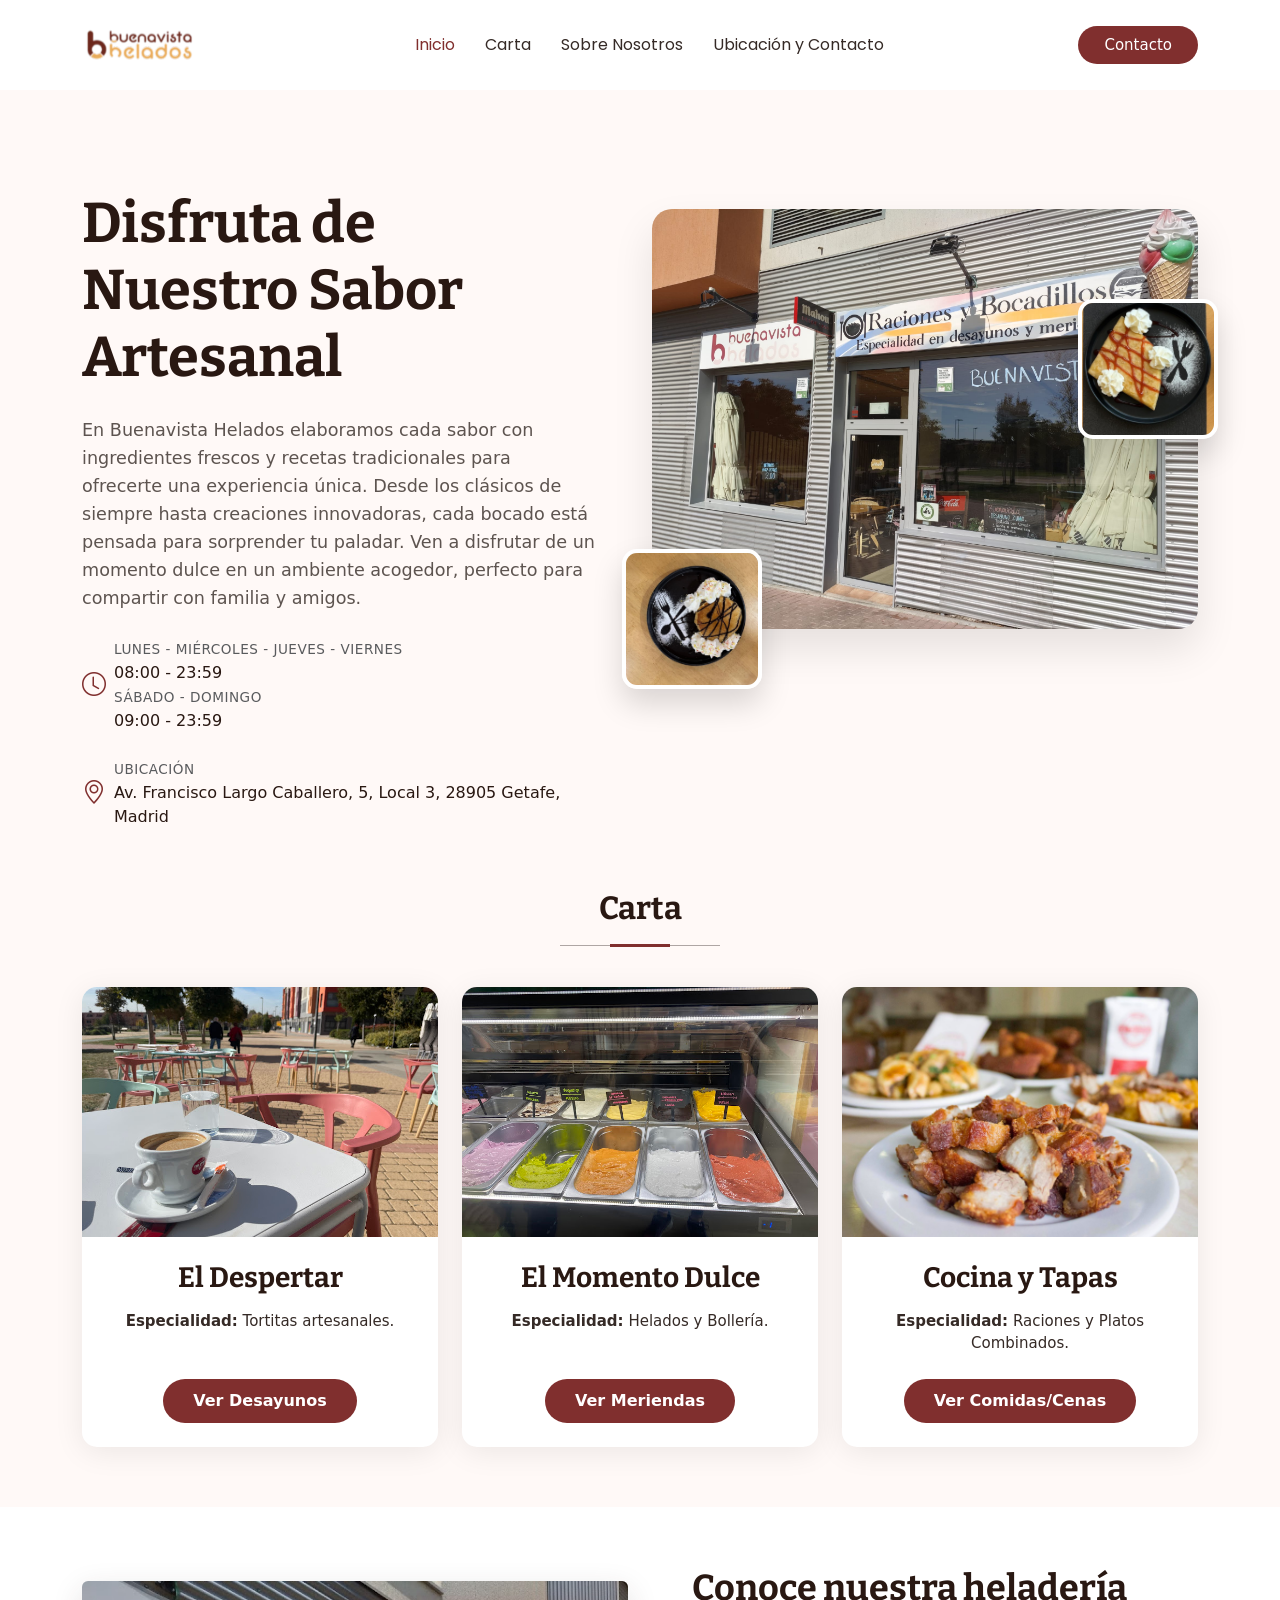
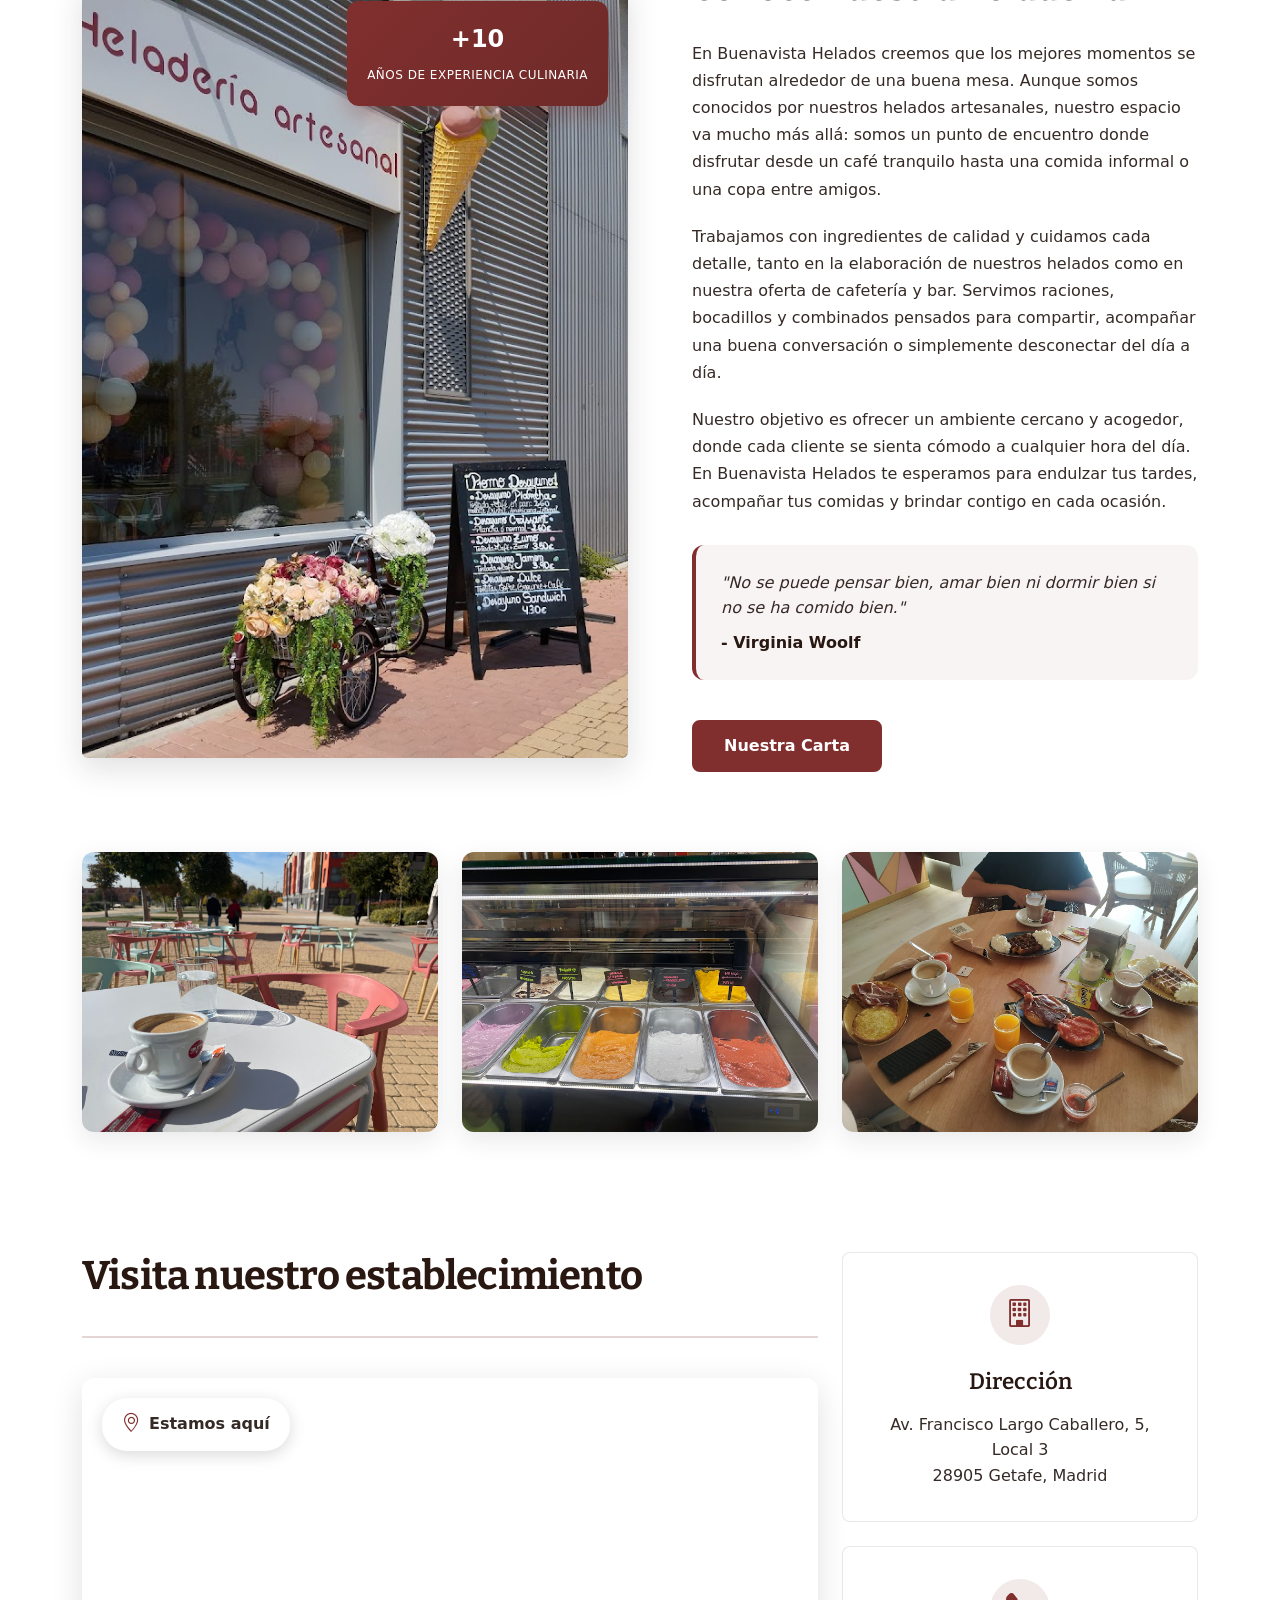
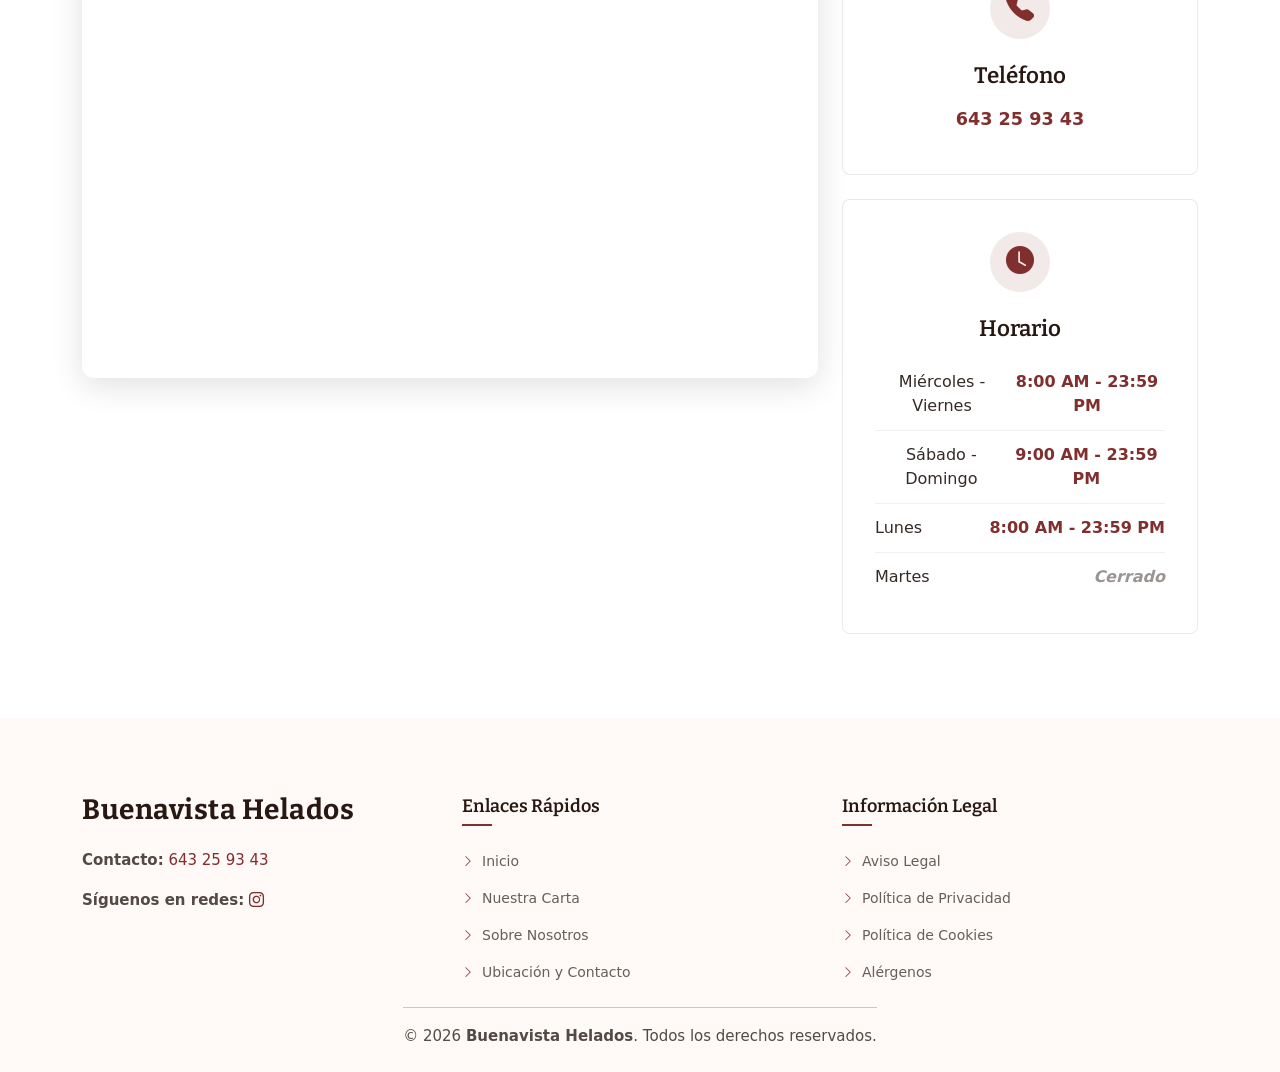
==== commit 4eeed059: "footer, avisos legales..." ====
--- a/index.html
+++ b/index.html
@@ -39,15 +39,15 @@
 
       <nav id="navmenu" class="navmenu">
         <ul>
-          <li><a href="#hero" class="active">Inicio</a></li>
-          <li><a href="#bloques-tematicos">Carta</a></li>
-          <li><a href="#about">Sobre Nosotros</a></li>
-          <li><a href="#location">Ubicación y Contacto</a></li>
+          <li><a href="index.html#hero" class="active">Inicio</a></li>
+          <li><a href="index.html#bloques-tematicos">Carta</a></li>
+          <li><a href="index.html#about">Sobre Nosotros</a></li>
+          <li><a href="index.html#location">Ubicación y Contacto</a></li>
         </ul>
         <i class="mobile-nav-toggle d-xl-none bi bi-list"></i>
       </nav>
 
-      <a class="btn-getstarted d-none d-sm-block" href="#location">Contacto</a>
+      <a class="btn-getstarted d-none d-sm-block" href="index.html#location">Contacto</a>
 
     </div>
   </header>
@@ -343,23 +343,15 @@
             <span class="sitename">Buenavista Helados</span>
           </a>
           <div class="contact-info mt-4">
-            <p><strong>Dirección:</strong> Av. Francisco Largo Caballero, 5, Local 3, 28905 Getafe, Madrid</p>
-            <p><strong>Teléfono:</strong><a href="tel:643259343"> 643 25 93 43</a></p>
-            <p><strong>Horario:</strong><br>
-              Lunes [ 8:00 AM - 23:59 PM ] <br>
-              Martes [ Cerrado ] <br>
-              Miércoles - Viernes [ 8:00 AM - 23:59 PM ]<br>
-              Sábado - Domingo [ 9:00 AM - 23:59 PM ]
-          </div>
-          <div class="social-links mt-4">
-            <a href="#"><i class="bi bi-facebook"></i></a>
+            <p class="alineadoIzq"><strong>Contacto:</strong><a href="tel:643259343"> 643 25 93 43</a></p>
+          </div>
+          <p class="alineadoIzq"><strong>Síguenos en redes:</strong>
             <a href="https://www.instagram.com/buenavistahelados/"><i class="bi bi-instagram"></i></a>
-            <a href="#"><i class="bi bi-whatsapp"></i></a>
-          </div>
+          </p>
         </div>
 
         <div class="col-lg-4 col-md-6 footer-links">
-          <h4>Enlaces Rápidos</h4>
+          <h4 class="alineadoIzq">Enlaces Rápidos</h4>
           <ul>
             <li><a href="#hero"><i class="bi bi-chevron-right"></i> Inicio</a></li>
             <li><a href="#bloques-tematicos"><i class="bi bi-chevron-right"></i> Nuestra Carta</a></li>
@@ -369,12 +361,12 @@
         </div>
 
         <div class="col-lg-4 col-md-12 footer-links">
-          <h4>Información Legal</h4>
+          <h4 class="alineadoIzq">Información Legal</h4>
           <ul>
-            <li><a href="#"><i class="bi bi-chevron-right"></i> Aviso Legal</a></li>
-            <li><a href="#"><i class="bi bi-chevron-right"></i> Política de Privacidad</a></li>
-            <li><a href="#"><i class="bi bi-chevron-right"></i> Política de Cookies</a></li>
-            <li><a href="#"><i class="bi bi-chevron-right"></i> Alérgenos</a></li>
+            <li><a href="avisoLegal.html"><i class="bi bi-chevron-right"></i> Aviso Legal</a></li>
+            <li><a href="politicaPrivacidad.html"><i class="bi bi-chevron-right"></i> Política de Privacidad</a></li>
+            <li><a href="politicaCookies.html"><i class="bi bi-chevron-right"></i> Política de Cookies</a></li>
+            <li><a href="alergenos.html"><i class="bi bi-chevron-right"></i> Alérgenos</a></li>
           </ul>
         </div>
 
--- a/assets/css/main.css
+++ b/assets/css/main.css
@@ -4122,4 +4122,8 @@
     display: block !important;
     text-align: right;
     margin-top: 15px !important;
+}
+
+.alineadoIzq {
+    text-align: left;
 }
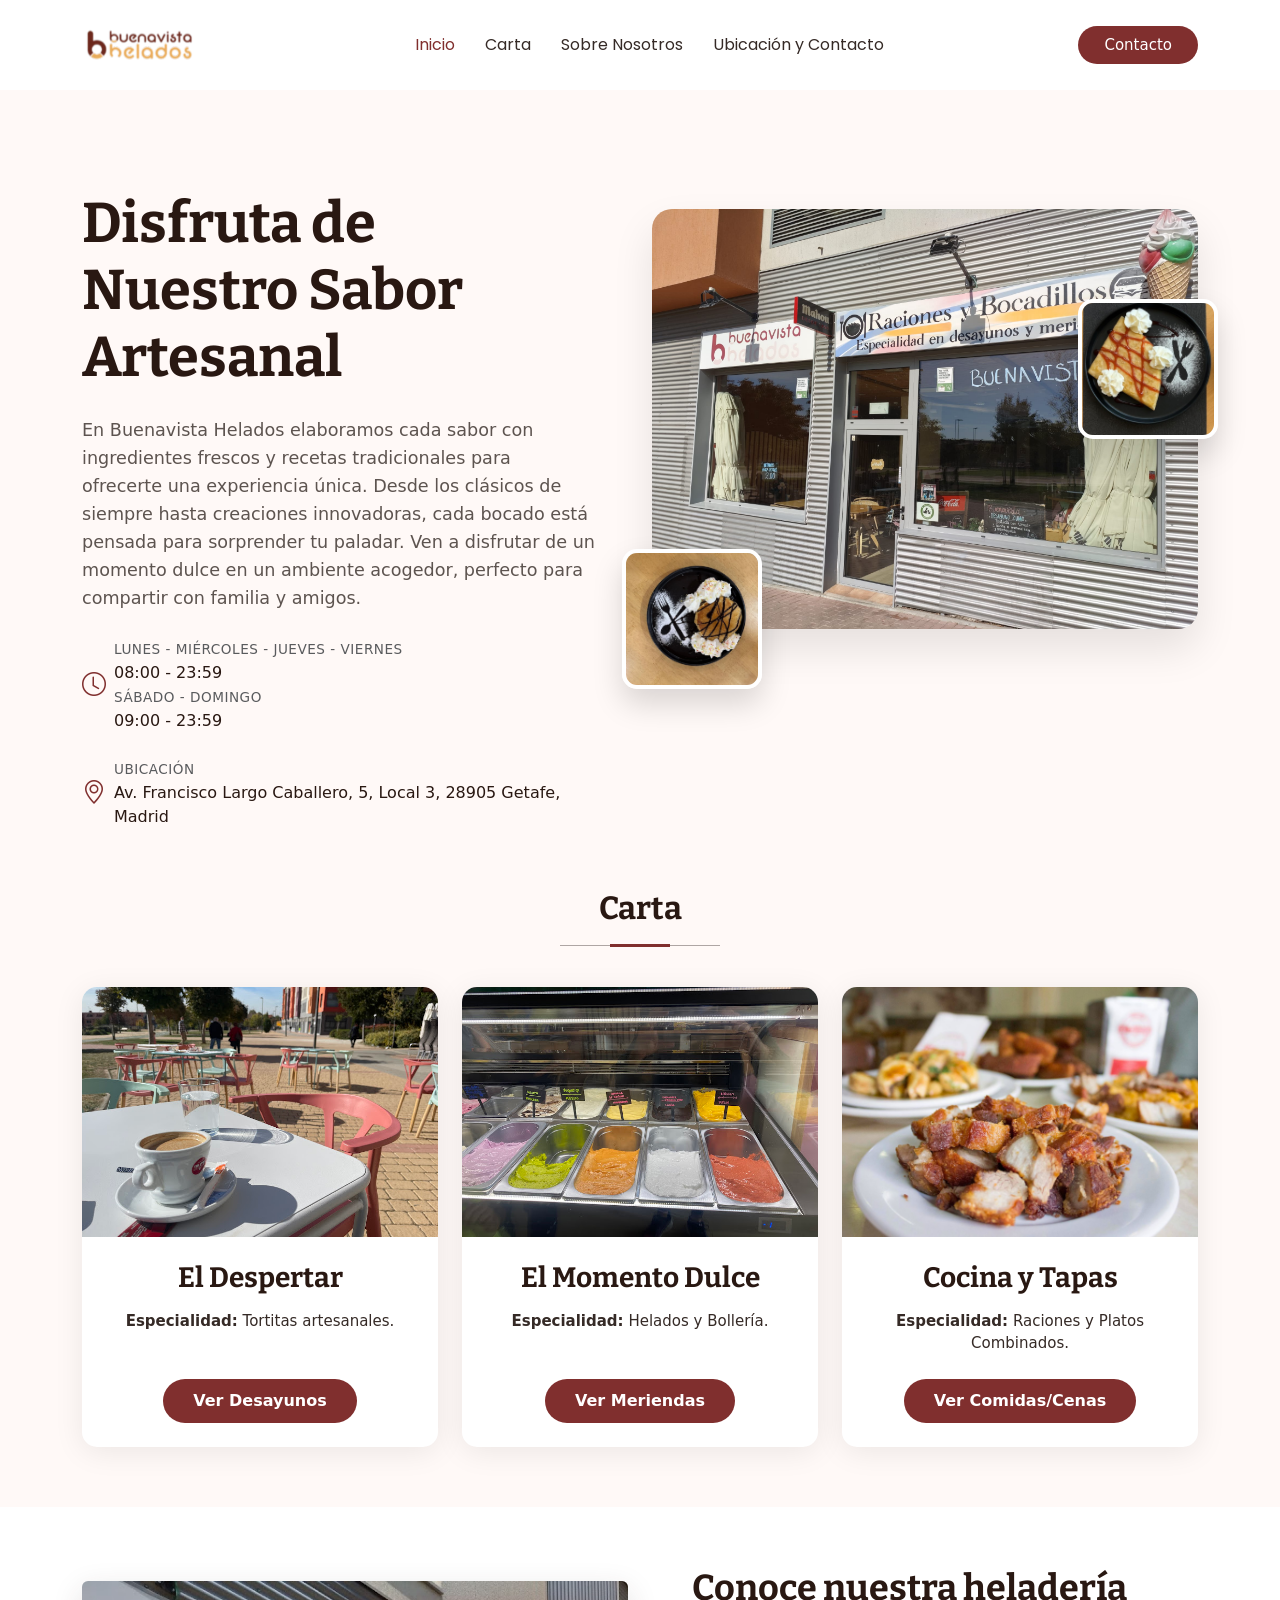
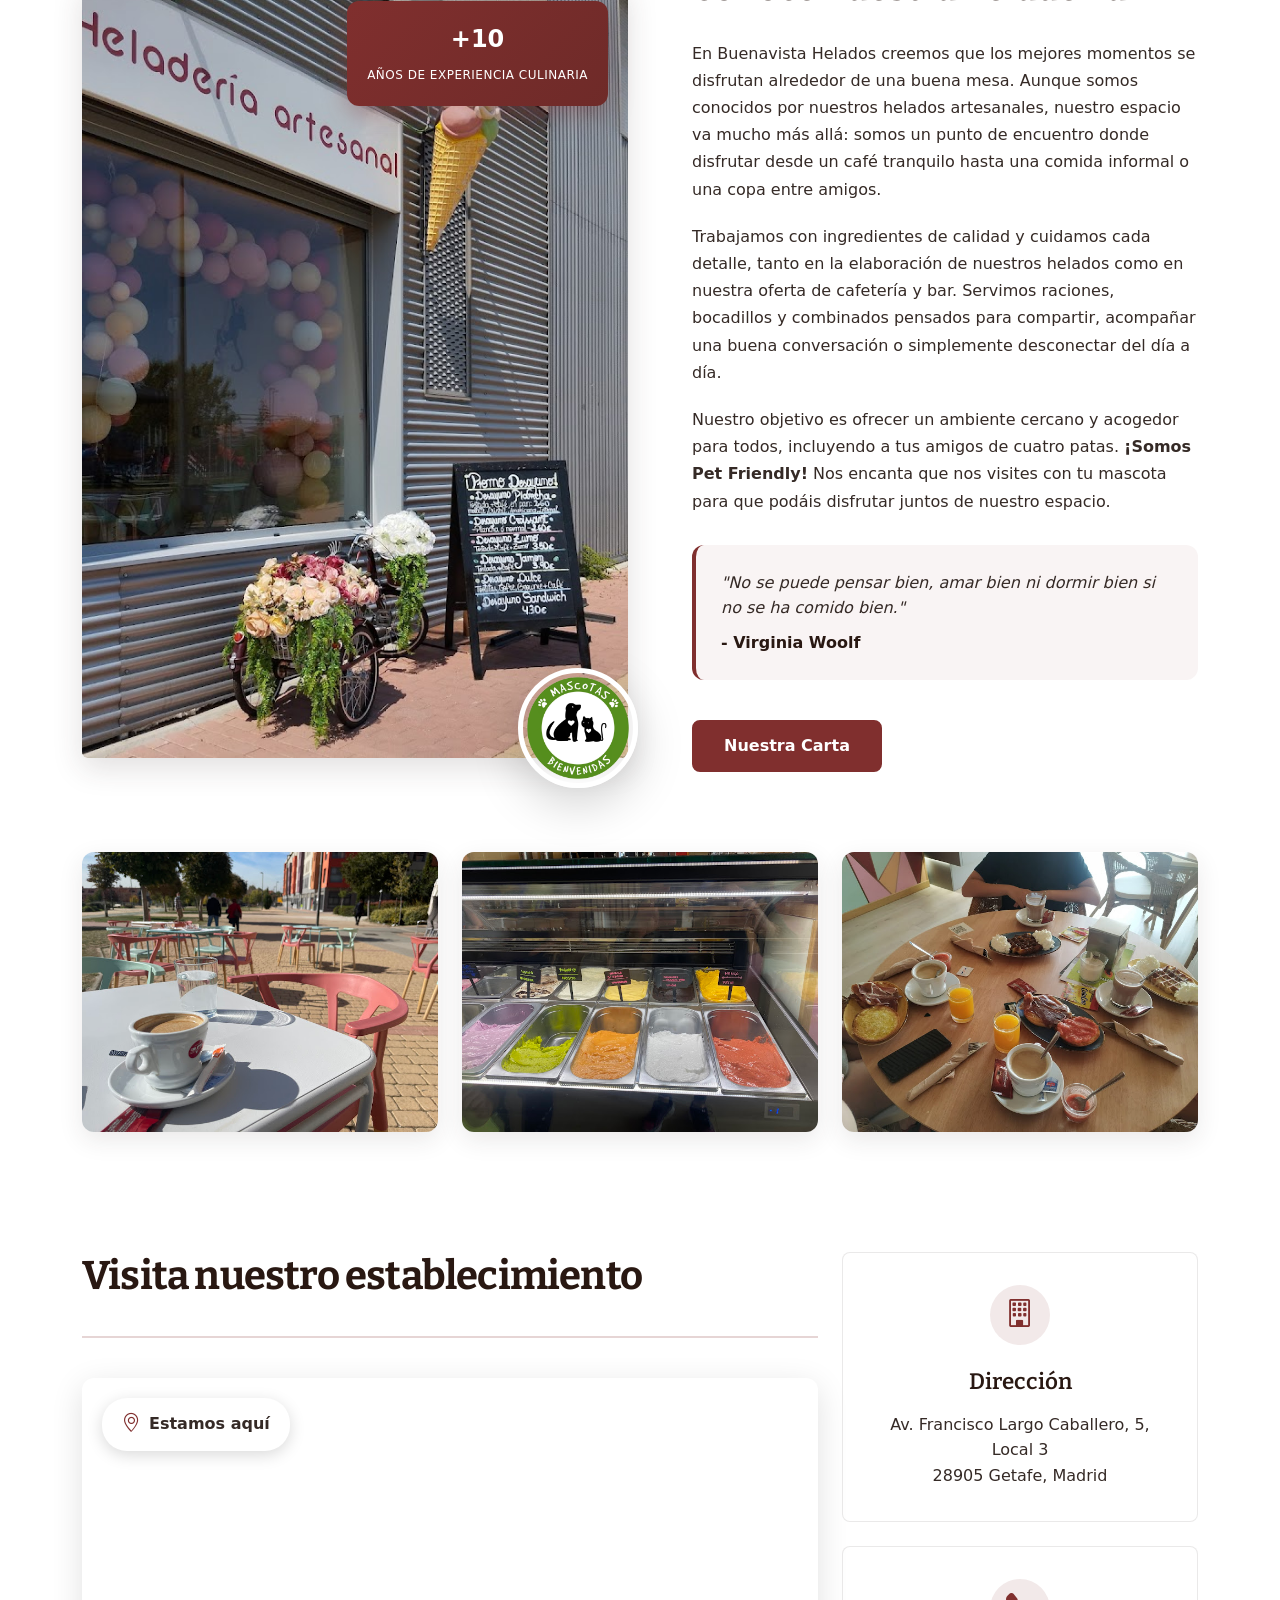
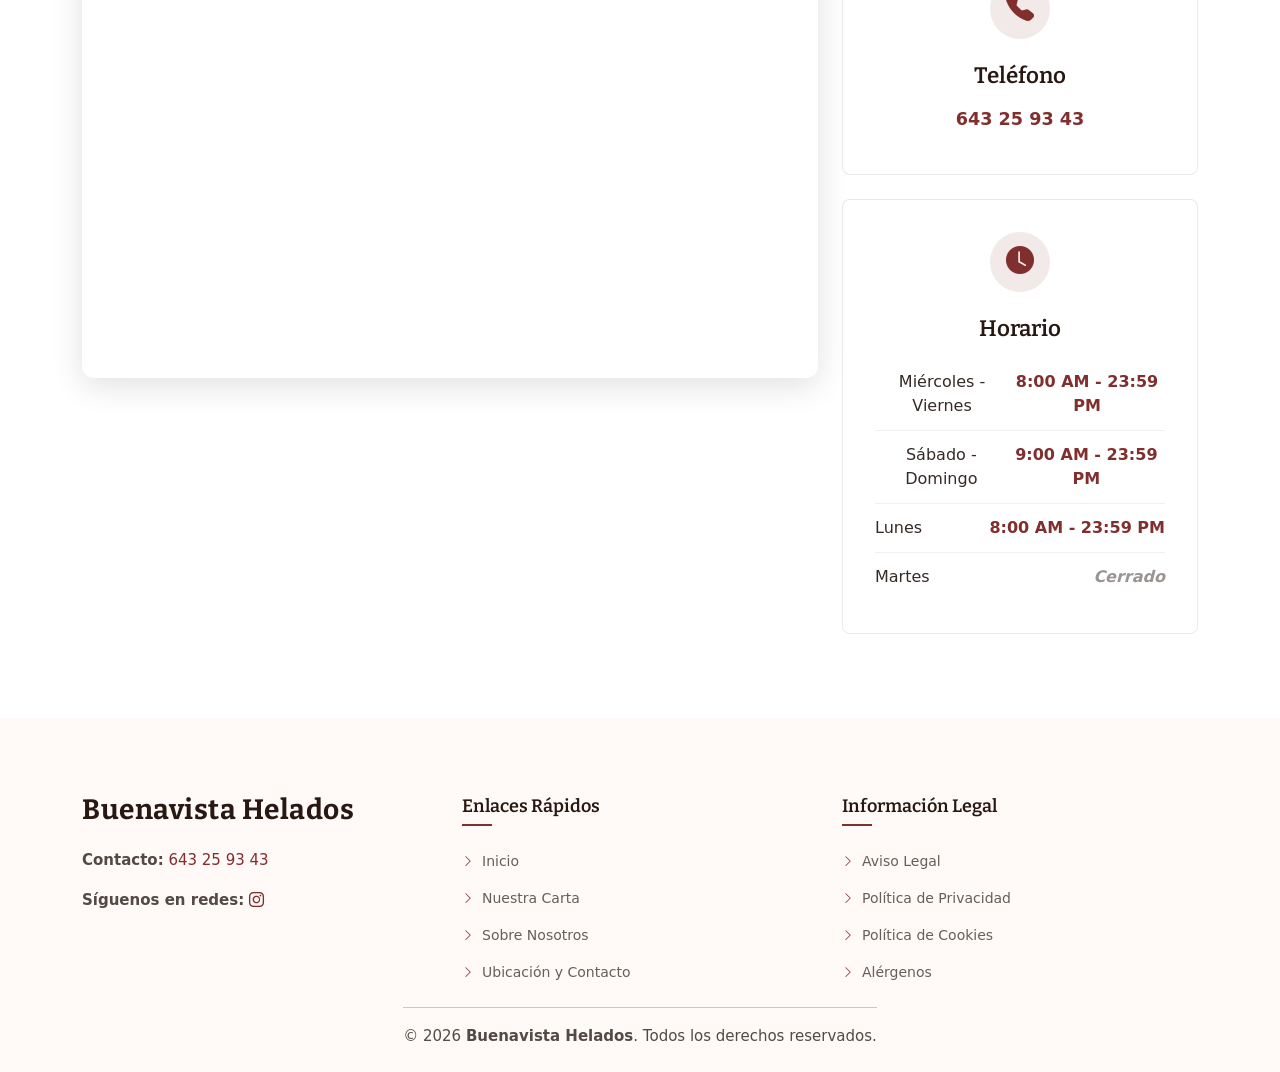
==== commit f7bfc92d: "pet friendly, avisos legales..." ====
--- a/index.html
+++ b/index.html
@@ -169,89 +169,93 @@
     </section>
     
 
-    <!-- About Section -->
     <section id="about" class="about section">
 
-      <div class="container" data-aos="fade-up" data-aos-delay="100">
-
-        <div class="row align-items-center">
-          <div class="col-lg-6" data-aos="fade-right" data-aos-delay="200">
-            <div class="about-image">
-              <img src="assets/img/restaurante1.jpg" alt="Restaurante1" class="img-fluid rounded">
-              <div class="experience-badge">
-                <span class="years">+10</span>
-                <span class="text">Años de Experiencia Culinaria</span>
-              </div>
-            </div>
-          </div>
-
-          <div class="col-lg-6" data-aos="fade-left" data-aos-delay="300">
-            <div class="about-content">
-              <div class="section-header">
-                <h2>Conoce nuestra heladería</h2>
-              </div>
-
-              <div class="story-text">
-                <p>En Buenavista Helados creemos que los mejores momentos se disfrutan alrededor de una buena mesa. Aunque somos conocidos por nuestros helados artesanales, nuestro espacio va mucho más allá: somos un punto de encuentro donde disfrutar desde un café tranquilo hasta una comida informal o una copa entre amigos.</p>
-
-                <p>Trabajamos con ingredientes de calidad y cuidamos cada detalle, tanto en la elaboración de nuestros helados como en nuestra oferta de cafetería y bar. Servimos raciones, bocadillos y combinados pensados para compartir, acompañar una buena conversación o simplemente desconectar del día a día.</p>
-
-                <p>Nuestro objetivo es ofrecer un ambiente cercano y acogedor, donde cada cliente se sienta cómodo a cualquier hora del día. En Buenavista Helados te esperamos para endulzar tus tardes, acompañar tus comidas y brindar contigo en cada ocasión.</p>
-              </div>
-
-              
-
-              <div class="chef-quote">
-                <blockquote>
-                  "No se puede pensar bien, amar bien ni dormir bien si no se ha comido bien."
-                </blockquote>
-                <cite>- Virginia Woolf</cite>
-              </div>
-
-              <div class="cta-buttons">
-                <a href="#menu" class="btn btn-primary">Nuestra Carta</a>
-              </div>
-            </div>
-          </div>
-        </div>
-
-        <div class="restaurant-gallery" data-aos="fade-up" data-aos-delay="400">
-          <div class="row g-4">
-            <div class="col-lg-4 col-md-6">
-              <div class="gallery-item">
-                <img src="assets/img/terraza.jpg" alt="Terraza" class="img-fluid rounded">
-                <div class="gallery-caption">
-                  <h4>Terraza</h4>
-                  <p>Para disfrutar al aire libre</p>
-                </div>
-              </div>
-            </div><!-- End Gallery Item -->
-
-            <div class="col-lg-4 col-md-6">
-              <div class="gallery-item">
-                <img src="assets/img/helados1.jpg" alt="Helados" class="img-fluid rounded">
-                <div class="gallery-caption">
-                  <h4>Helados</h4>
-                  <p>Prueba nuestra amplia gama de sabores</p>
-                </div>
-              </div>
-            </div><!-- End Gallery Item -->
-
-            <div class="col-lg-4 col-md-6">
-              <div class="gallery-item">
-                <img src="assets/img/desayunos1.jpg" alt="Desayunos" class="img-fluid rounded">
-                <div class="gallery-caption">
-                  <h4>Desayunos</h4>
-                  <p>Comienza el día con energía</p>
-                </div>
-              </div>
-            </div><!-- End Gallery Item -->
-          </div>
-        </div>
-
+  <div class="container" data-aos="fade-up" data-aos-delay="100">
+
+    <div class="row align-items-center">
+      
+      <div class="col-lg-6" data-aos="fade-right" data-aos-delay="200">
+        <div class="about-image position-relative">
+          <img src="assets/img/restaurante1.jpg" alt="Restaurante1" class="img-fluid rounded">
+          
+          <div class="experience-badge">
+            <span class="years">+10</span>
+            <span class="text">Años de Experiencia Culinaria</span>
+          </div>
+
+          <img src="assets/img/petfriendly.png" 
+               class="position-absolute rounded-circle shadow-lg floating-pet-icon" 
+               alt="Mascotas Bienvenidas" 
+               data-aos-delay="400" 
+               style="width: 120px; bottom: -30px; right: -10px; border: 5px solid #fff; z-index: 10;">
+        </div>
       </div>
 
-    </section><!-- /About Section -->
+      <div class="col-lg-6" data-aos="fade-left" data-aos-delay="300">
+        <div class="about-content">
+          <div class="section-header">
+            <h2>Conoce nuestra heladería</h2>
+          </div>
+
+          <div class="story-text">
+            <p>En Buenavista Helados creemos que los mejores momentos se disfrutan alrededor de una buena mesa. Aunque somos conocidos por nuestros helados artesanales, nuestro espacio va mucho más allá: somos un punto de encuentro donde disfrutar desde un café tranquilo hasta una comida informal o una copa entre amigos.</p>
+
+            <p>Trabajamos con ingredientes de calidad y cuidamos cada detalle, tanto en la elaboración de nuestros helados como en nuestra oferta de cafetería y bar. Servimos raciones, bocadillos y combinados pensados para compartir, acompañar una buena conversación o simplemente desconectar del día a día.</p>
+
+            <p>Nuestro objetivo es ofrecer un ambiente cercano y acogedor para todos, incluyendo a tus amigos de cuatro patas. <strong>¡Somos Pet Friendly!</strong> Nos encanta que nos visites con tu mascota para que podáis disfrutar juntos de nuestro espacio.</p>
+          </div>
+
+          <div class="chef-quote">
+            <blockquote>
+              "No se puede pensar bien, amar bien ni dormir bien si no se ha comido bien."
+            </blockquote>
+            <cite>- Virginia Woolf</cite>
+          </div>
+
+          <div class="cta-buttons">
+            <a href="#bloques-tematicos" class="btn btn-primary">Nuestra Carta</a>
+          </div>
+        </div>
+      </div>
+    </div>
+
+    <div class="restaurant-gallery" data-aos="fade-up" data-aos-delay="400">
+      <div class="row g-4">
+        <div class="col-lg-4 col-md-6">
+          <div class="gallery-item">
+            <img src="assets/img/terraza.jpg" alt="Terraza" class="img-fluid rounded">
+            <div class="gallery-caption">
+              <h4>Terraza</h4>
+              <p>Para disfrutar al aire libre</p>
+            </div>
+          </div>
+        </div>
+
+        <div class="col-lg-4 col-md-6">
+          <div class="gallery-item">
+            <img src="assets/img/helados1.jpg" alt="Helados" class="img-fluid rounded">
+            <div class="gallery-caption">
+              <h4>Helados</h4>
+              <p>Prueba nuestra amplia gama de sabores</p>
+            </div>
+          </div>
+        </div>
+
+        <div class="col-lg-4 col-md-6">
+          <div class="gallery-item">
+            <img src="assets/img/desayunos1.jpg" alt="Desayunos" class="img-fluid rounded">
+            <div class="gallery-caption">
+              <h4>Desayunos</h4>
+              <p>Comienza el día con energía</p>
+            </div>
+          </div>
+        </div>
+      </div>
+    </div>
+
+  </div>
+</section>
 
 
 
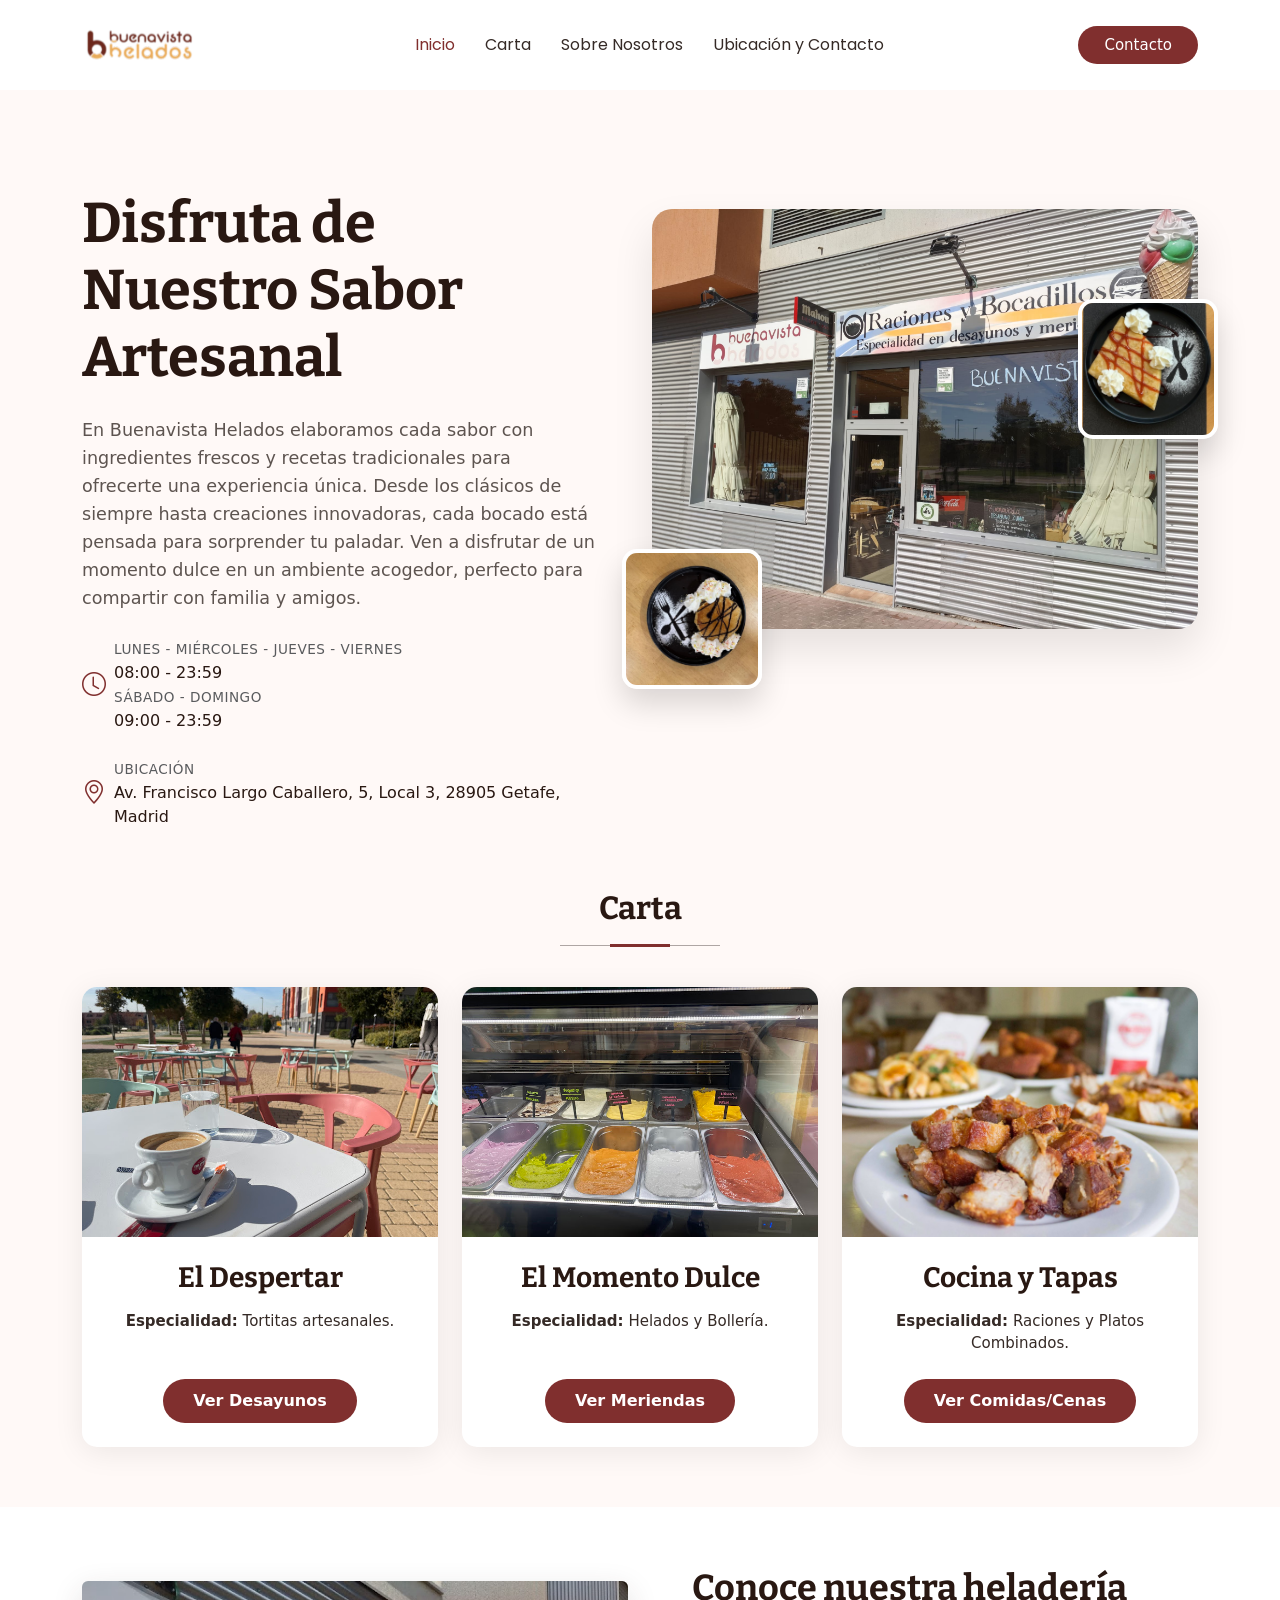
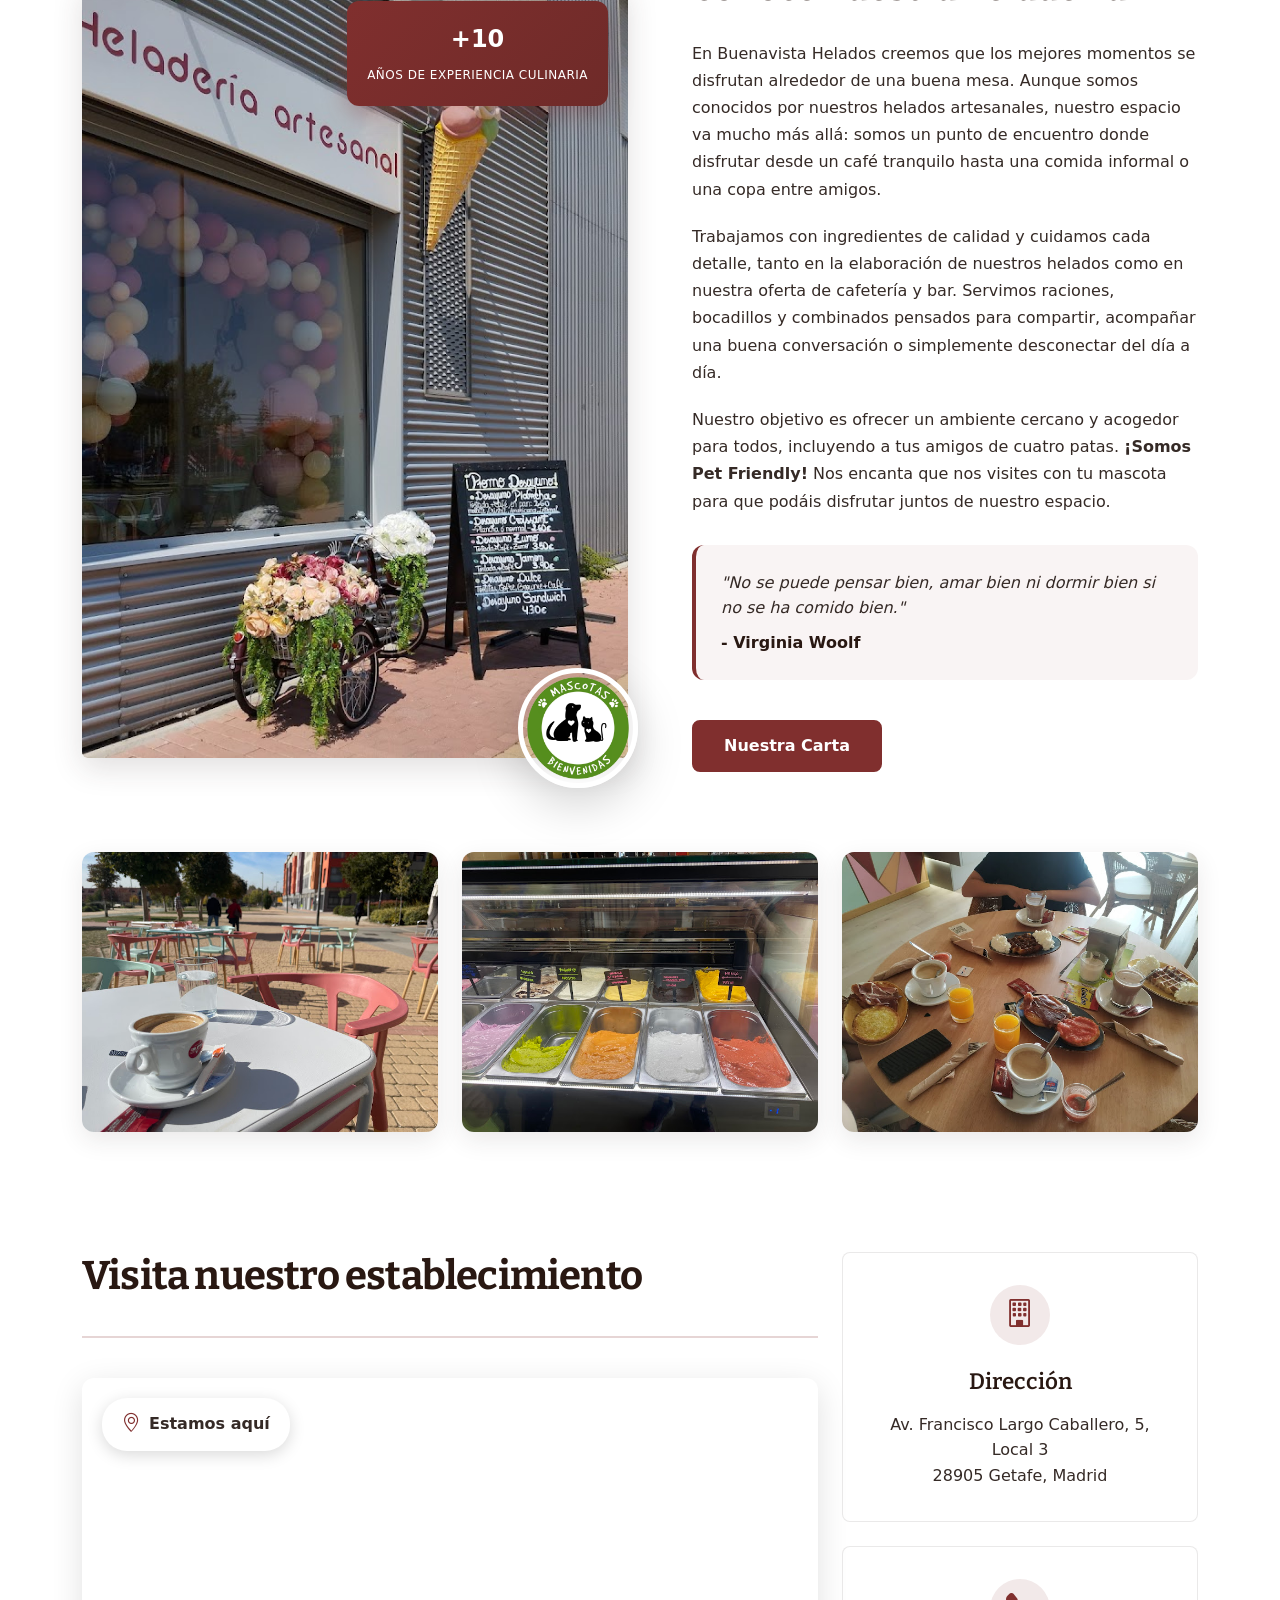
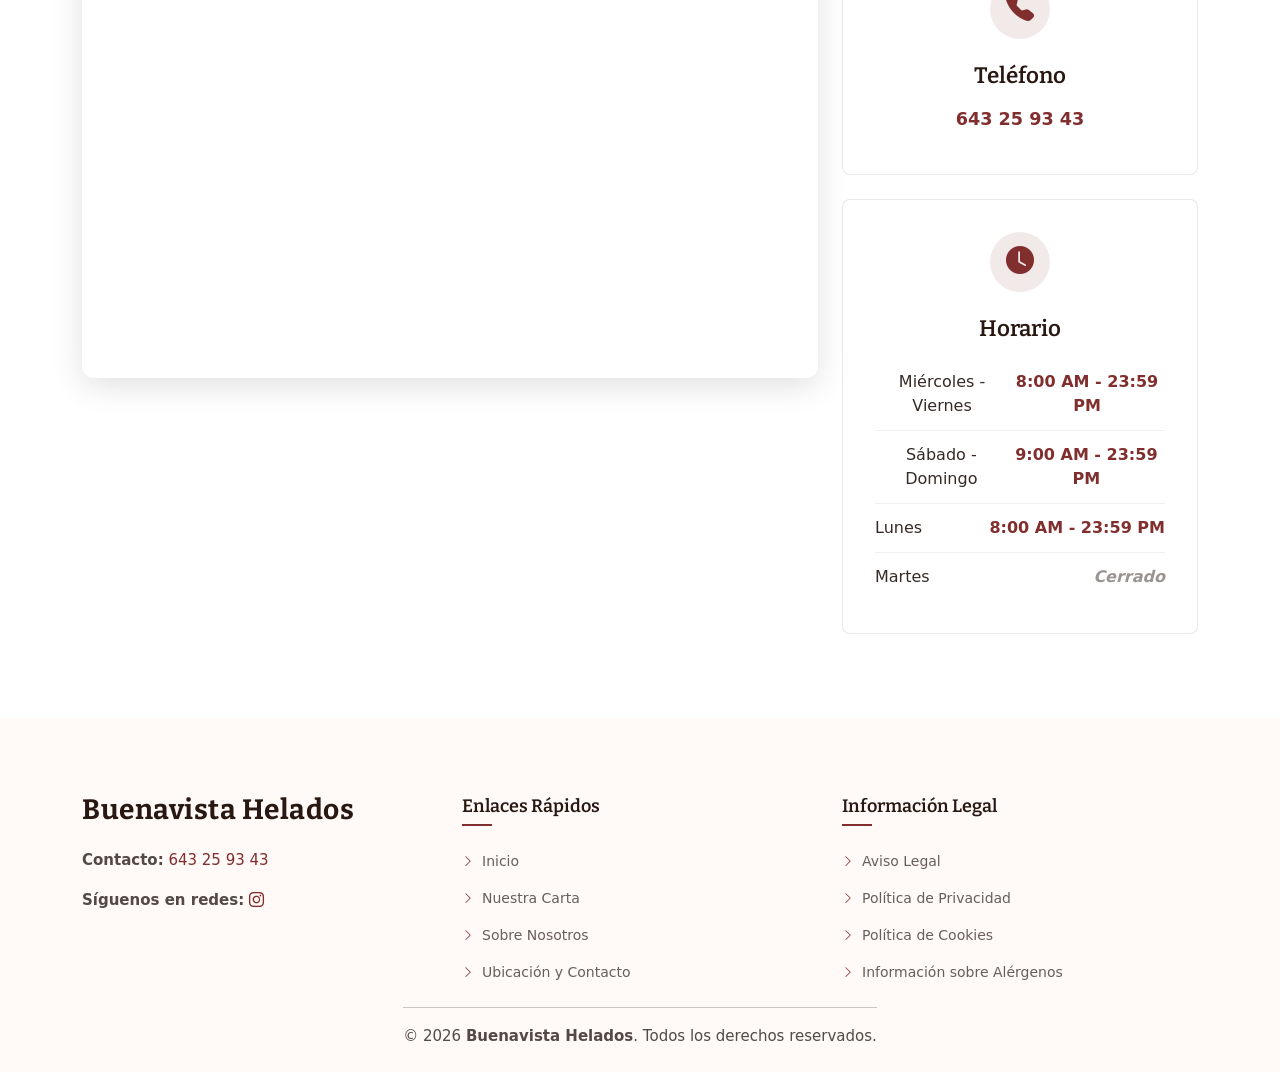
==== commit fd5302d4: "Alérgenos --> Información sobre Alérgenos" ====
--- a/index.html
+++ b/index.html
@@ -370,7 +370,7 @@
             <li><a href="avisoLegal.html"><i class="bi bi-chevron-right"></i> Aviso Legal</a></li>
             <li><a href="politicaPrivacidad.html"><i class="bi bi-chevron-right"></i> Política de Privacidad</a></li>
             <li><a href="politicaCookies.html"><i class="bi bi-chevron-right"></i> Política de Cookies</a></li>
-            <li><a href="alergenos.html"><i class="bi bi-chevron-right"></i> Alérgenos</a></li>
+            <li><a href="alergenos.html"><i class="bi bi-chevron-right"></i> Información sobre Alérgenos</a></li>
           </ul>
         </div>
 
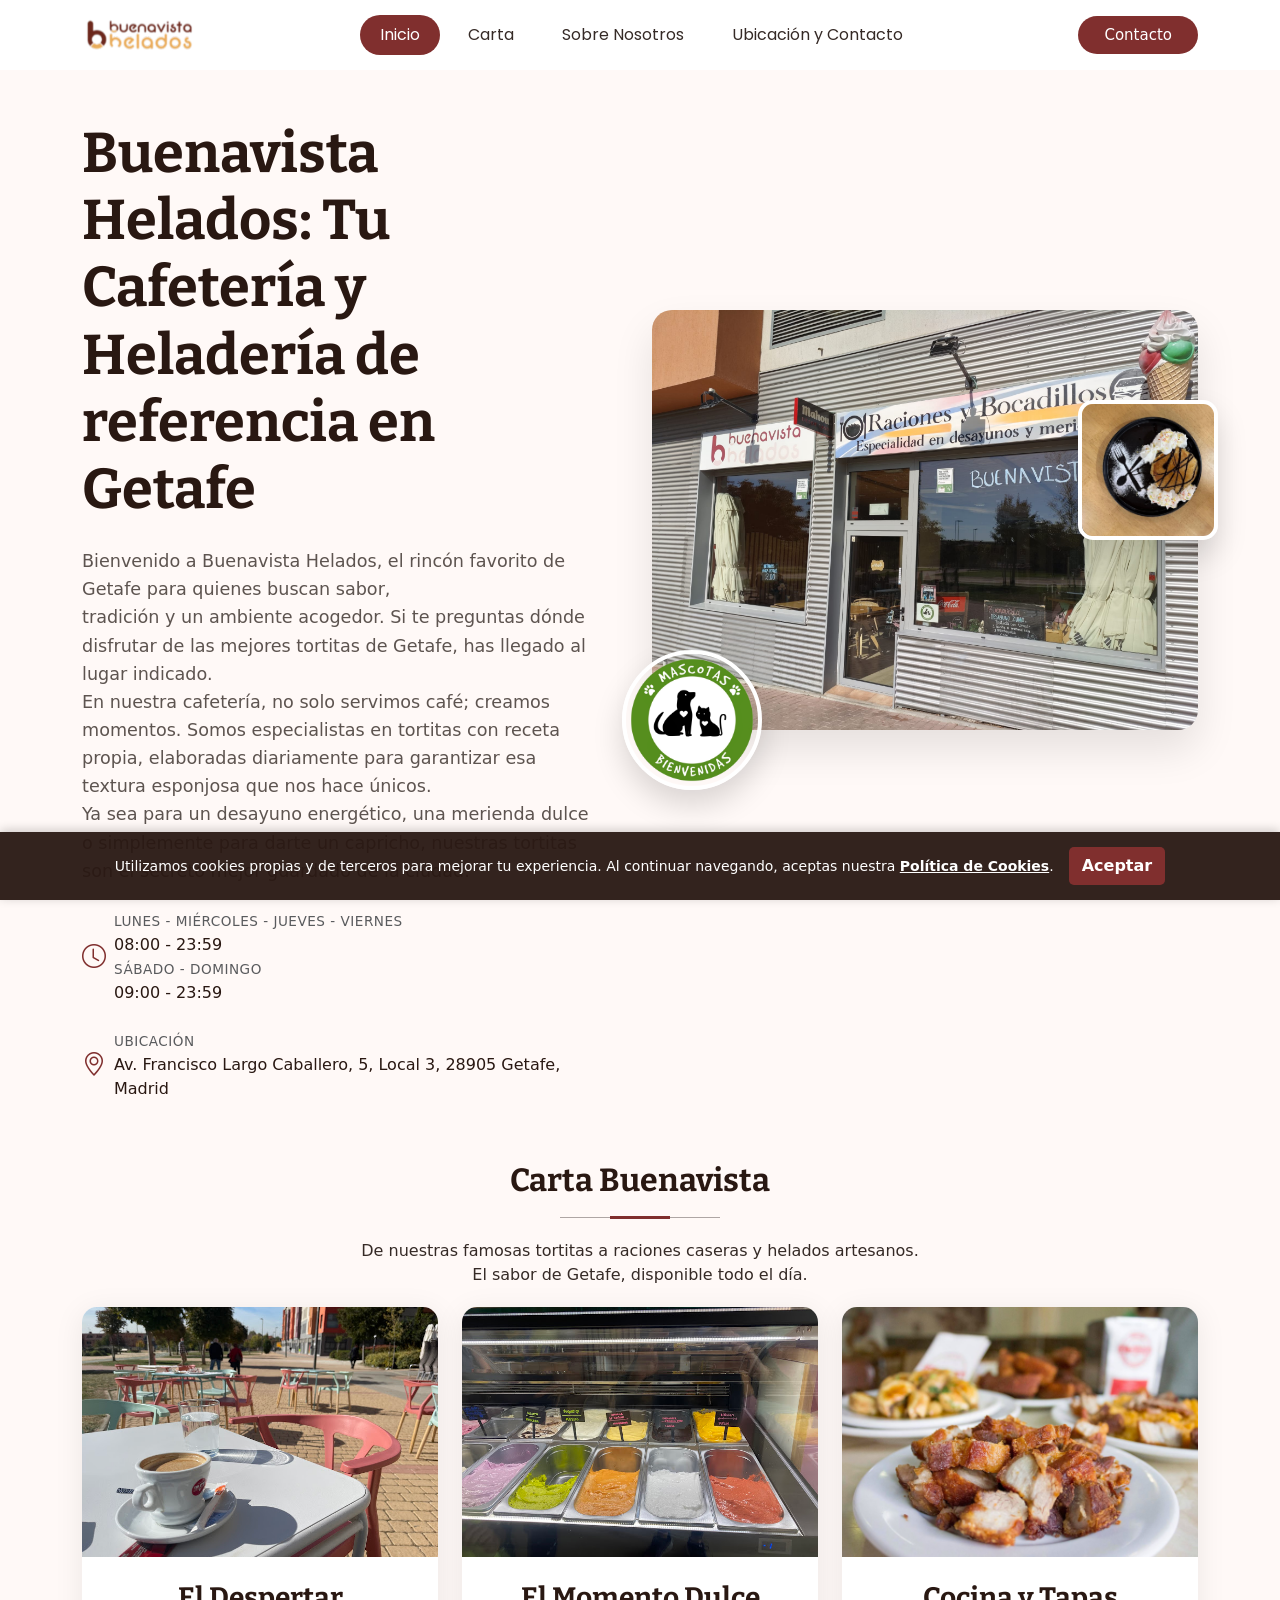
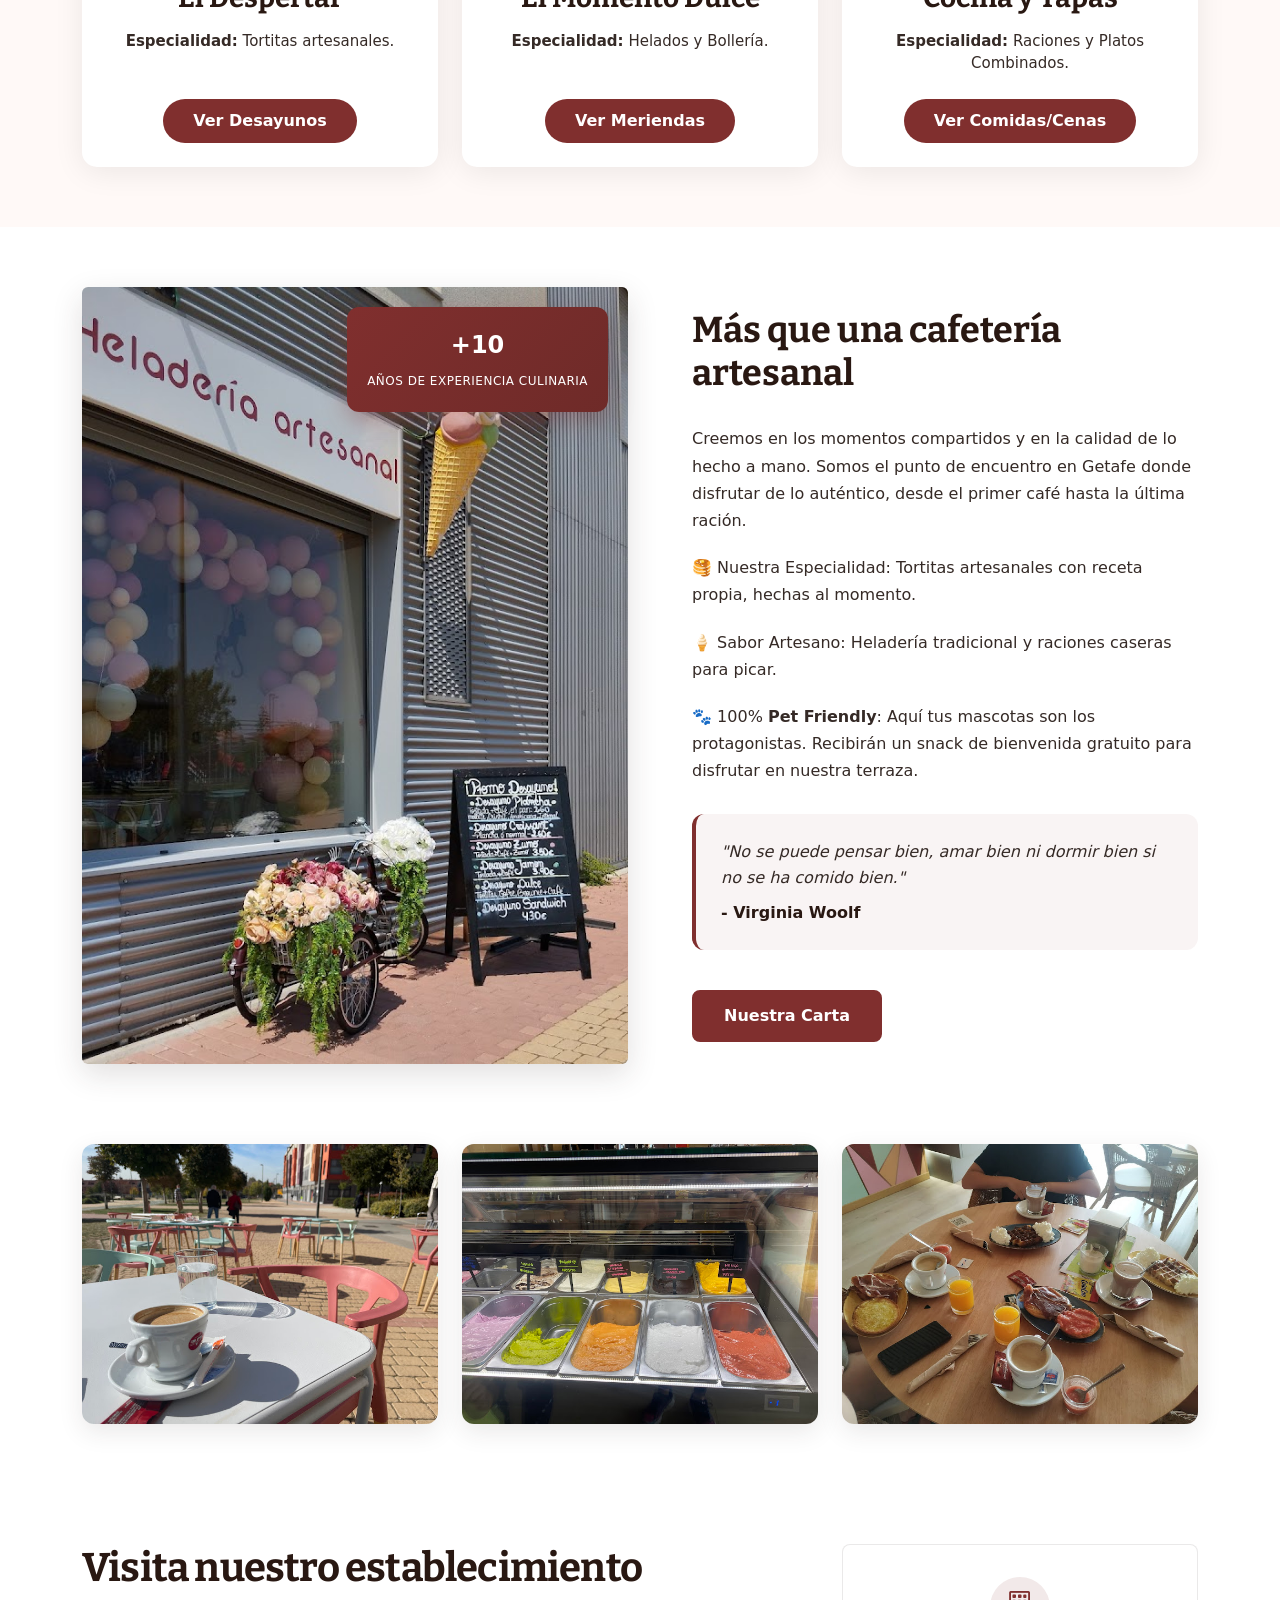
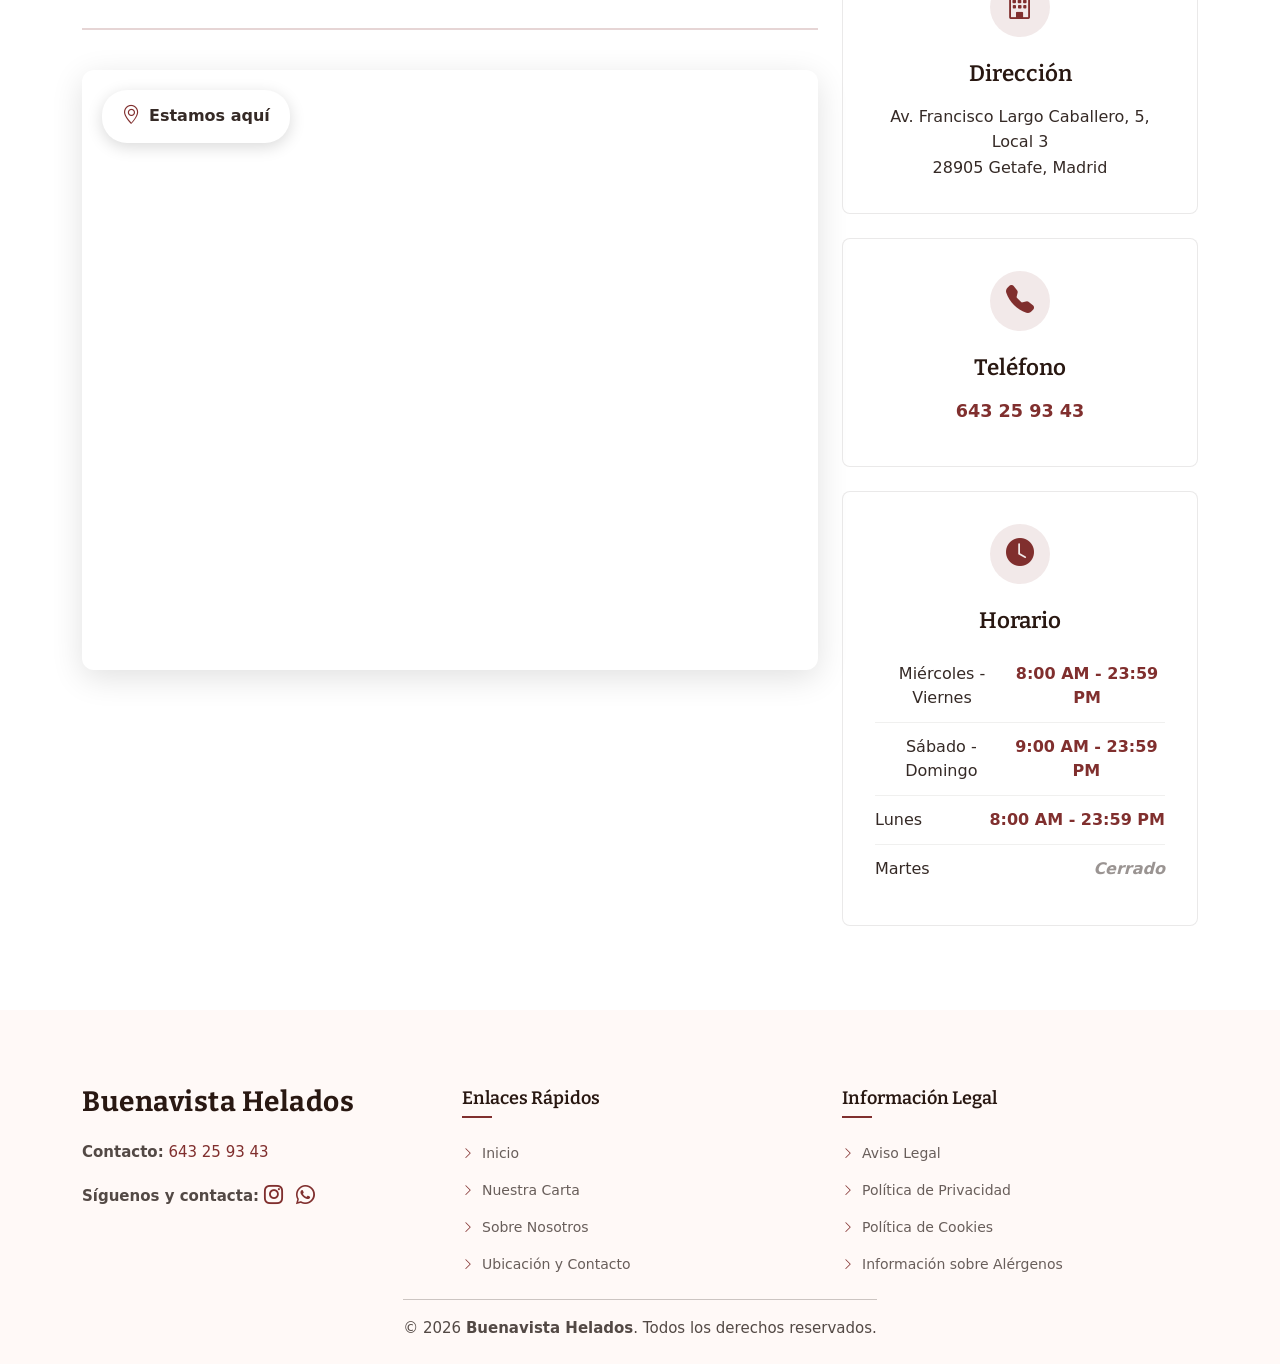
==== commit fa8db7a5: "nav, textos, cookies" ====
--- a/index.html
+++ b/index.html
@@ -64,8 +64,12 @@
 
             <div class="col-lg-6" data-aos="fade-right" data-aos-delay="200">
               <div class="content">
-                <h1 class="hero-title mb-4">Disfruta de Nuestro Sabor Artesanal</h1>
-                <p class="hero-subtitle mb-4">En Buenavista Helados elaboramos cada sabor con ingredientes frescos y recetas tradicionales para ofrecerte una experiencia única. Desde los clásicos de siempre hasta creaciones innovadoras, cada bocado está pensada para sorprender tu paladar. Ven a disfrutar de un momento dulce en un ambiente acogedor, perfecto para compartir con familia y amigos.</p>
+                <h1 class="hero-title mb-4">Buenavista Helados: Tu Cafetería y Heladería de referencia en Getafe</h1>
+                <p class="hero-subtitle mb-4">Bienvenido a Buenavista Helados, el rincón favorito de Getafe para quienes buscan sabor,<br>
+                tradición y un ambiente acogedor. Si te preguntas dónde disfrutar de las mejores tortitas de Getafe, has llegado al lugar indicado.<br>
+                En nuestra cafetería, no solo servimos café; creamos momentos. Somos especialistas en tortitas con receta propia, elaboradas diariamente para garantizar esa textura esponjosa que nos hace únicos.<br>
+                Ya sea para un desayuno energético, una merienda dulce o simplemente para darte un capricho, nuestras tortitas son el secreto mejor guardado de la ciudad.
+                </p>
 
                 <div class="hero-info d-flex flex-wrap align-items-center gap-4">
                   <div class="info-item d-flex align-items-center">
@@ -95,11 +99,13 @@
                 </div>
                 <div class="floating-images">
                   <div class="floating-image floating-image-1">
-                    <img src="assets/img/crepes.jpg" alt="Crepes" class="img-fluid">
-                  </div>
-                  <div class="floating-image floating-image-2">
                     <img src="assets/img/tortitas.jpg" alt="Tortitas" class="img-fluid">
                   </div>
+                  
+                  <div class="floating-image floating-image-2 rounded-circle" style="border-radius: 50% !important; overflow: hidden;">
+                    <img src="assets/img/petfriendly.png" alt="Pet Friendly" class="img-fluid rounded-circle" style="border-radius: 50% !important;">
+                  </div>
+                  
                 </div>
               </div>
             </div>
@@ -116,7 +122,8 @@
       
       <!-- Título "Carta" movido AQUÍ ADENTRO para compartir fondo y acercarlo -->
       <div class="container section-title" data-aos="fade-up" style="padding-bottom: 20px;">
-        <h2>Carta</h2>
+        <h2>Carta Buenavista</h2>
+        <p>De nuestras famosas tortitas a raciones caseras y helados artesanos.<br>El sabor de Getafe, disponible todo el día.</p>
       </div>
 
       <div class="container">
@@ -171,91 +178,84 @@
 
     <section id="about" class="about section">
 
-  <div class="container" data-aos="fade-up" data-aos-delay="100">
-
-    <div class="row align-items-center">
-      
-      <div class="col-lg-6" data-aos="fade-right" data-aos-delay="200">
-        <div class="about-image position-relative">
-          <img src="assets/img/restaurante1.jpg" alt="Restaurante1" class="img-fluid rounded">
+      <div class="container" data-aos="fade-up" data-aos-delay="100">
+
+        <div class="row align-items-center">
           
-          <div class="experience-badge">
-            <span class="years">+10</span>
-            <span class="text">Años de Experiencia Culinaria</span>
-          </div>
-
-          <img src="assets/img/petfriendly.png" 
-               class="position-absolute rounded-circle shadow-lg floating-pet-icon" 
-               alt="Mascotas Bienvenidas" 
-               data-aos-delay="400" 
-               style="width: 120px; bottom: -30px; right: -10px; border: 5px solid #fff; z-index: 10;">
-        </div>
+          <div class="col-lg-6" data-aos="fade-right" data-aos-delay="200">
+            <div class="about-image position-relative">
+              <img src="assets/img/restaurante1.jpg" alt="Restaurante1" class="img-fluid rounded">
+              
+              <div class="experience-badge">
+                <span class="years">+10</span>
+                <span class="text">Años de Experiencia Culinaria</span>
+              </div>
+            </div> </div> <div class="col-lg-6" data-aos="fade-left" data-aos-delay="300">
+            <div class="about-content">
+              <div class="section-header">
+                <h2>Más que una cafetería artesanal</h2>
+              </div>
+
+              <div class="story-text">
+                <p>Creemos en los momentos compartidos y en la calidad de lo hecho a mano. Somos el punto de encuentro en Getafe donde disfrutar de lo auténtico, desde el primer café hasta la última ración.</p>
+
+                <p>🥞 Nuestra Especialidad: Tortitas artesanales con receta propia, hechas al momento.</p>
+
+                <p>🍦 Sabor Artesano: Heladería tradicional y raciones caseras para picar.</p>
+
+                <p>🐾 100% <strong>Pet Friendly</strong>: Aquí tus mascotas son los protagonistas. Recibirán un snack de bienvenida gratuito para disfrutar en nuestra terraza.</p>
+              </div>
+
+              <div class="chef-quote">
+                <blockquote>
+                  "No se puede pensar bien, amar bien ni dormir bien si no se ha comido bien."
+                </blockquote>
+                <cite>- Virginia Woolf</cite>
+              </div>
+
+              <div class="cta-buttons">
+                <a href="#bloques-tematicos" class="btn btn-primary">Nuestra Carta</a>
+              </div>
+            </div>
+          </div>
+        </div>
+
+        <div class="restaurant-gallery" data-aos="fade-up" data-aos-delay="400">
+          <div class="row g-4">
+            <div class="col-lg-4 col-md-6">
+              <div class="gallery-item">
+                <img src="assets/img/terraza.jpg" alt="Terraza" class="img-fluid rounded">
+                <div class="gallery-caption">
+                  <h4>Terraza</h4>
+                  <p>Para disfrutar al aire libre</p>
+                </div>
+              </div>
+            </div>
+
+            <div class="col-lg-4 col-md-6">
+              <div class="gallery-item">
+                <img src="assets/img/helados1.jpg" alt="Helados" class="img-fluid rounded">
+                <div class="gallery-caption">
+                  <h4>Helados</h4>
+                  <p>Prueba nuestra amplia gama de sabores</p>
+                </div>
+              </div>
+            </div>
+
+            <div class="col-lg-4 col-md-6">
+              <div class="gallery-item">
+                <img src="assets/img/desayunos1.jpg" alt="Desayunos" class="img-fluid rounded">
+                <div class="gallery-caption">
+                  <h4>Desayunos</h4>
+                  <p>Comienza el día con energía</p>
+                </div>
+              </div>
+            </div>
+          </div>
+        </div>
+
       </div>
-
-      <div class="col-lg-6" data-aos="fade-left" data-aos-delay="300">
-        <div class="about-content">
-          <div class="section-header">
-            <h2>Conoce nuestra heladería</h2>
-          </div>
-
-          <div class="story-text">
-            <p>En Buenavista Helados creemos que los mejores momentos se disfrutan alrededor de una buena mesa. Aunque somos conocidos por nuestros helados artesanales, nuestro espacio va mucho más allá: somos un punto de encuentro donde disfrutar desde un café tranquilo hasta una comida informal o una copa entre amigos.</p>
-
-            <p>Trabajamos con ingredientes de calidad y cuidamos cada detalle, tanto en la elaboración de nuestros helados como en nuestra oferta de cafetería y bar. Servimos raciones, bocadillos y combinados pensados para compartir, acompañar una buena conversación o simplemente desconectar del día a día.</p>
-
-            <p>Nuestro objetivo es ofrecer un ambiente cercano y acogedor para todos, incluyendo a tus amigos de cuatro patas. <strong>¡Somos Pet Friendly!</strong> Nos encanta que nos visites con tu mascota para que podáis disfrutar juntos de nuestro espacio.</p>
-          </div>
-
-          <div class="chef-quote">
-            <blockquote>
-              "No se puede pensar bien, amar bien ni dormir bien si no se ha comido bien."
-            </blockquote>
-            <cite>- Virginia Woolf</cite>
-          </div>
-
-          <div class="cta-buttons">
-            <a href="#bloques-tematicos" class="btn btn-primary">Nuestra Carta</a>
-          </div>
-        </div>
-      </div>
-    </div>
-
-    <div class="restaurant-gallery" data-aos="fade-up" data-aos-delay="400">
-      <div class="row g-4">
-        <div class="col-lg-4 col-md-6">
-          <div class="gallery-item">
-            <img src="assets/img/terraza.jpg" alt="Terraza" class="img-fluid rounded">
-            <div class="gallery-caption">
-              <h4>Terraza</h4>
-              <p>Para disfrutar al aire libre</p>
-            </div>
-          </div>
-        </div>
-
-        <div class="col-lg-4 col-md-6">
-          <div class="gallery-item">
-            <img src="assets/img/helados1.jpg" alt="Helados" class="img-fluid rounded">
-            <div class="gallery-caption">
-              <h4>Helados</h4>
-              <p>Prueba nuestra amplia gama de sabores</p>
-            </div>
-          </div>
-        </div>
-
-        <div class="col-lg-4 col-md-6">
-          <div class="gallery-item">
-            <img src="assets/img/desayunos1.jpg" alt="Desayunos" class="img-fluid rounded">
-            <div class="gallery-caption">
-              <h4>Desayunos</h4>
-              <p>Comienza el día con energía</p>
-            </div>
-          </div>
-        </div>
-      </div>
-    </div>
-
-  </div>
-</section>
+    </section>
 
 
 
@@ -349,8 +349,9 @@
           <div class="contact-info mt-4">
             <p class="alineadoIzq"><strong>Contacto:</strong><a href="tel:643259343"> 643 25 93 43</a></p>
           </div>
-          <p class="alineadoIzq"><strong>Síguenos en redes:</strong>
-            <a href="https://www.instagram.com/buenavistahelados/"><i class="bi bi-instagram"></i></a>
+          <p class="alineadoIzq"><strong>Síguenos y contacta:</strong>
+            <a href="https://www.instagram.com/buenavistahelados/" target="_blank" class="me-2"><i class="bi bi-instagram" style="font-size: 1.2rem;"></i></a>
+            <a href="https://wa.me/34643259343" target="_blank"><i class="bi bi-whatsapp" style="font-size: 1.2rem;"></i></a>
           </p>
         </div>
 
@@ -476,7 +477,7 @@
             <div class="col-lg-6">
               <div class="menu-item h-100 modal-menu-item">
                 <div class="menu-item-image">
-                  <img src="assets/img/tostadaAguacateHuevo.jpg" class="img-fluid w-100 modal-menu-img" alt="Tostada con Aguacate y Huevo Poché">
+                  <img src="assets/img/tostadaAguacateHuevo.jpeg" class="img-fluid w-100 modal-menu-img" alt="Tostada con Aguacate y Huevo Poché">
                 </div>
                 <div class="menu-item-content p-3">
                   <div class="menu-item-header d-flex justify-content-between align-items-center mb-2">
@@ -536,7 +537,7 @@
             <div class="col-lg-6">
               <div class="menu-item h-100 modal-menu-item">
                 <div class="menu-item-image">
-                  <img src="assets/img/desayunoAmericano.png" class="img-fluid w-100 modal-menu-img" alt="Desayuno Americano">
+                  <img src="assets/img/desayunoAmericano2.jpeg" class="img-fluid w-100 modal-menu-img" alt="Desayuno Americano">
                 </div>
                 <div class="menu-item-content p-3">
                   <div class="menu-item-header d-flex justify-content-between align-items-center mb-2">
@@ -828,7 +829,7 @@
             </div>
             <div class="col-lg-6">
               <div class="menu-item h-100 modal-menu-item">
-                <div class="menu-item-image"><img src="" class="img-fluid w-100 modal-menu-img" alt="Combinado de Ternera"></div>
+                <div class="menu-item-image"><img src="," class="img-fluid w-100 modal-menu-img" alt="Combinado de Ternera"></div>
                 <div class="menu-item-content p-3">
                   <div class="menu-item-header d-flex justify-content-between align-items-center mb-2">
                     <h4 class="modal-menu-item-title">Combinado de Bistec de Ternera</h4>
@@ -876,12 +877,15 @@
               </div>
             </div>
             <div class="col-lg-6">
-              <div class="menu-item h-100 modal-menu-item p-3">
-                <div class="menu-item-header d-flex justify-content-between align-items-center mb-2">
-                  <h4 class="modal-menu-item-title">Hamburguesa con Huevo</h4>
-                  <span class="price modal-menu-price">11€</span>
-                </div>
-                <p class="modal-menu-desc">Carne o pollo, lechuga, tomate, huevo, bacon y queso</p>
+              <div class="menu-item h-100 modal-menu-item">
+                <div class="menu-item-image"><img src="assets/img/hambuerguesaHuevo.jpeg" class="img-fluid w-100 modal-menu-img" alt="Hamburguesa con Huevo"></div>
+                <div class="menu-item-content p-3">
+                  <div class="menu-item-header d-flex justify-content-between align-items-center mb-2">
+                    <h4 class="modal-menu-item-title">Hamburguesa con Huevo</h4>
+                    <span class="price modal-menu-price">11€</span>
+                  </div>
+                  <p class="modal-menu-desc">Carne o pollo, lechuga, tomate, huevo, bacon y queso</p>
+                </div>
               </div>
             </div>
             <div class="col-lg-6">
@@ -1007,11 +1011,11 @@
                 <p class="modal-menu-desc">6 unidades con salsa barbacoa o mermelada de fresa</p>
               </div>
             </div>
+            <div class="col-lg-6"><div class="menu-item h-100 modal-menu-item p-3 d-flex align-items-center"><div class="w-100 d-flex justify-content-between"><h4 class="modal-menu-item-title">Calamares</h4><span class="price modal-menu-price">12€</span></div></div></div>
             <div class="col-lg-6"><div class="menu-item h-100 modal-menu-item p-3 d-flex align-items-center"><div class="w-100 d-flex justify-content-between"><h4 class="modal-menu-item-title">Sepia</h4><span class="price modal-menu-price">12€</span></div></div></div>
-            <div class="col-lg-6"><div class="menu-item h-100 modal-menu-item p-3 d-flex align-items-center"><div class="w-100 d-flex justify-content-between"><h4 class="modal-menu-item-title">Calamares</h4><span class="price modal-menu-price">12€</span></div></div></div>
+            <div class="col-lg-6"><div class="menu-item h-100 modal-menu-item p-3 d-flex align-items-center"><div class="w-100 d-flex justify-content-between"><h4 class="modal-menu-item-title">Chorizo</h4><span class="price modal-menu-price">9,50€</span></div></div></div>
             <div class="col-lg-6"><div class="menu-item h-100 modal-menu-item p-3 d-flex align-items-center"><div class="w-100 d-flex justify-content-between"><h4 class="modal-menu-item-title">Chistorra</h4><span class="price modal-menu-price">9,50€</span></div></div></div>
             <div class="col-lg-6"><div class="menu-item h-100 modal-menu-item p-3 d-flex align-items-center"><div class="w-100 d-flex justify-content-between"><h4 class="modal-menu-item-title">Croquetas</h4><span class="price modal-menu-price">13,50€</span></div></div></div>
-            <div class="col-lg-6"><div class="menu-item h-100 modal-menu-item p-3 d-flex align-items-center"><div class="w-100 d-flex justify-content-between"><h4 class="modal-menu-item-title">Chorizo</h4><span class="price modal-menu-price">9,50€</span></div></div></div>
             <div class="col-lg-6"><div class="menu-item h-100 modal-menu-item p-3 d-flex align-items-center"><div class="w-100 d-flex justify-content-between"><h4 class="modal-menu-item-title">Salchipapas</h4><span class="price modal-menu-price">8,50€</span></div></div></div>
             <div class="col-lg-6"><div class="menu-item h-100 modal-menu-item p-3 d-flex align-items-center"><div class="w-100 d-flex justify-content-between"><h4 class="modal-menu-item-title">Tiras de Pollo</h4><span class="price modal-menu-price">12€</span></div></div></div>
             <div class="col-lg-6"><div class="menu-item h-100 modal-menu-item p-3 d-flex align-items-center"><div class="w-100 d-flex justify-content-between"><h4 class="modal-menu-item-title">Oreja a la Plancha</h4><span class="price modal-menu-price">13€</span></div></div></div>
@@ -1101,6 +1105,10 @@
   <!-- Main JS File -->
   <script src="assets/js/main.js"></script>
 
+  <div id="cookie-banner" class="cookie-banner">
+    <p>Utilizamos cookies propias y de terceros para mejorar tu experiencia. Al continuar navegando, aceptas nuestra <a href="politicaCookies.html">Política de Cookies</a>.</p>
+    <button id="accept-cookies" class="btn" style="background-color: var(--accent-color); color: #fff; font-weight: bold; border-radius: 5px;">Aceptar</button>
+  </div>
 </body>
 
 </html>
--- a/assets/css/main.css
+++ b/assets/css/main.css
@@ -225,7 +225,9 @@
   .navmenu a,
   .navmenu a:focus {
     color: var(--nav-color);
-    padding: 18px 15px;
+    padding: 8px 20px;
+    margin: 0 4px;
+    border-radius: 50px;
     font-size: 16px;
     font-family: var(--nav-font);
     font-weight: 400;
@@ -244,14 +246,16 @@
     transition: 0.3s;
   }
 
-  .navmenu li:last-child a {
-    padding-right: 0;
-  }
-
-  .navmenu li:hover>a,
+ 
+
+  .navmenu li:hover>a {
+    background-color: #e8ae5c98;
+    color: #000000;
+  }
   .navmenu .active,
   .navmenu .active:focus {
-    color: var(--nav-hover-color);
+    background-color: #802f2e;
+    color: #ffffff;
   }
 
   .navmenu .dropdown ul {
@@ -346,6 +350,8 @@
   .navmenu a:focus {
     color: var(--nav-dropdown-color);
     padding: 10px 20px;
+    margin-bottom: 5px; 
+    border-radius: 8px; 
     font-family: var(--nav-font);
     font-size: 17px;
     font-weight: 500;
@@ -377,10 +383,14 @@
     color: var(--contrast-color);
   }
 
-  .navmenu a:hover,
+  .navmenu a:hover {
+    background-color: #e8ae5c98;
+    color: #000000;
+  }
   .navmenu .active,
   .navmenu .active:focus {
-    color: var(--nav-dropdown-hover-color);
+    background-color: #802f2e;
+    color: #ffffff;
   }
 
   .navmenu .active i,
@@ -944,7 +954,7 @@
   align-items: center;
   overflow: hidden;
   position: relative;
-  padding: 100px 0;
+  padding: 50px 0;
 }
 
 .hero .hero-content {
@@ -1144,6 +1154,37 @@
     transform: translateY(-10px);
   }
 }
+
+
+/* ========================================================= */
+/* AJUSTES DE ESPACIOS EN INICIO (VERSIÓN MÓVIL)             */
+/* ========================================================= */
+@media (max-width: 991px) {
+  
+  .hero {
+    padding-top: 30px !important; 
+  }
+  
+  .hero .hero-images {
+    height: 360px !important;
+    margin-bottom: 10px !important;
+  }
+
+  .hero .hero-images .main-image {
+    height: 85% !important;
+  }
+}
+
+/* Móviles más estrechos */
+@media (max-width: 575px) {
+  .hero {
+    padding-top: 20px !important;
+  }
+  .hero .hero-images {
+    height: 320px !important; 
+  }
+}
+
 
 /*--------------------------------------------------------------
 # About Section
@@ -4126,4 +4167,49 @@
 
 .alineadoIzq {
     text-align: left;
+}
+
+.floating-pet-icon {
+  animation: floatPetLogo 3s ease-in-out infinite;
+}
+
+@keyframes floatPetLogo {
+  0% { transform: translateY(0); }
+  50% { transform: translateY(-15px); }
+  100% { transform: translateY(0); }
+}
+
+/*COOCKIES*/
+.cookie-banner {
+  position: fixed;
+  bottom: 0;
+  left: 0;
+  width: 100%;
+  background-color: rgba(41, 24, 18, 0.95); 
+  color: #ffffff;
+  padding: 15px 20px;
+  text-align: center;
+  z-index: 9999;
+  box-shadow: 0 -2px 10px rgba(0,0,0,0.2);
+  display: none; 
+  align-items: center;
+  justify-content: center;
+  gap: 15px;
+  flex-wrap: wrap;
+}
+
+.cookie-banner p {
+  margin: 0;
+  font-size: 14px;
+  font-family: var(--default-font);
+}
+
+.cookie-banner a {
+  color: #fff;
+  font-weight: 700;
+  text-decoration: underline;
+}
+
+.cookie-banner a:hover {
+  color: var(--accent-color);
 }
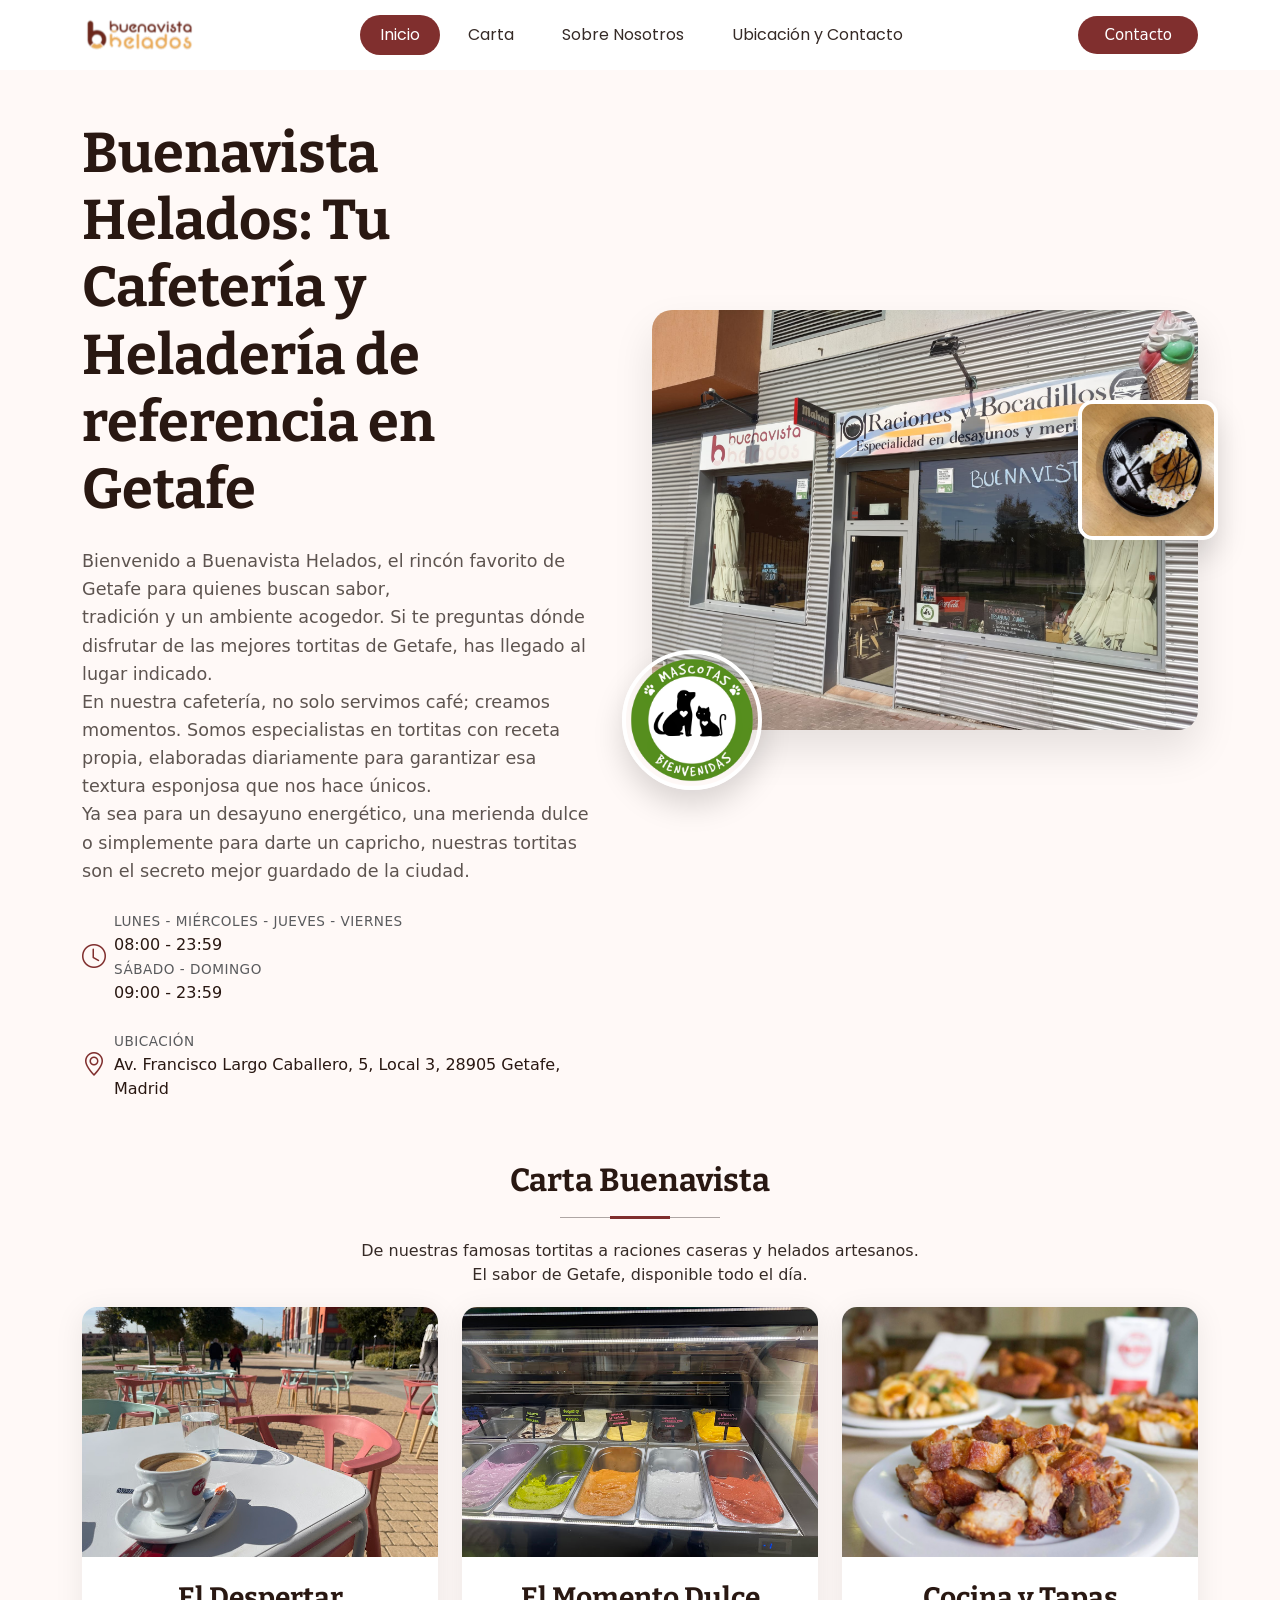
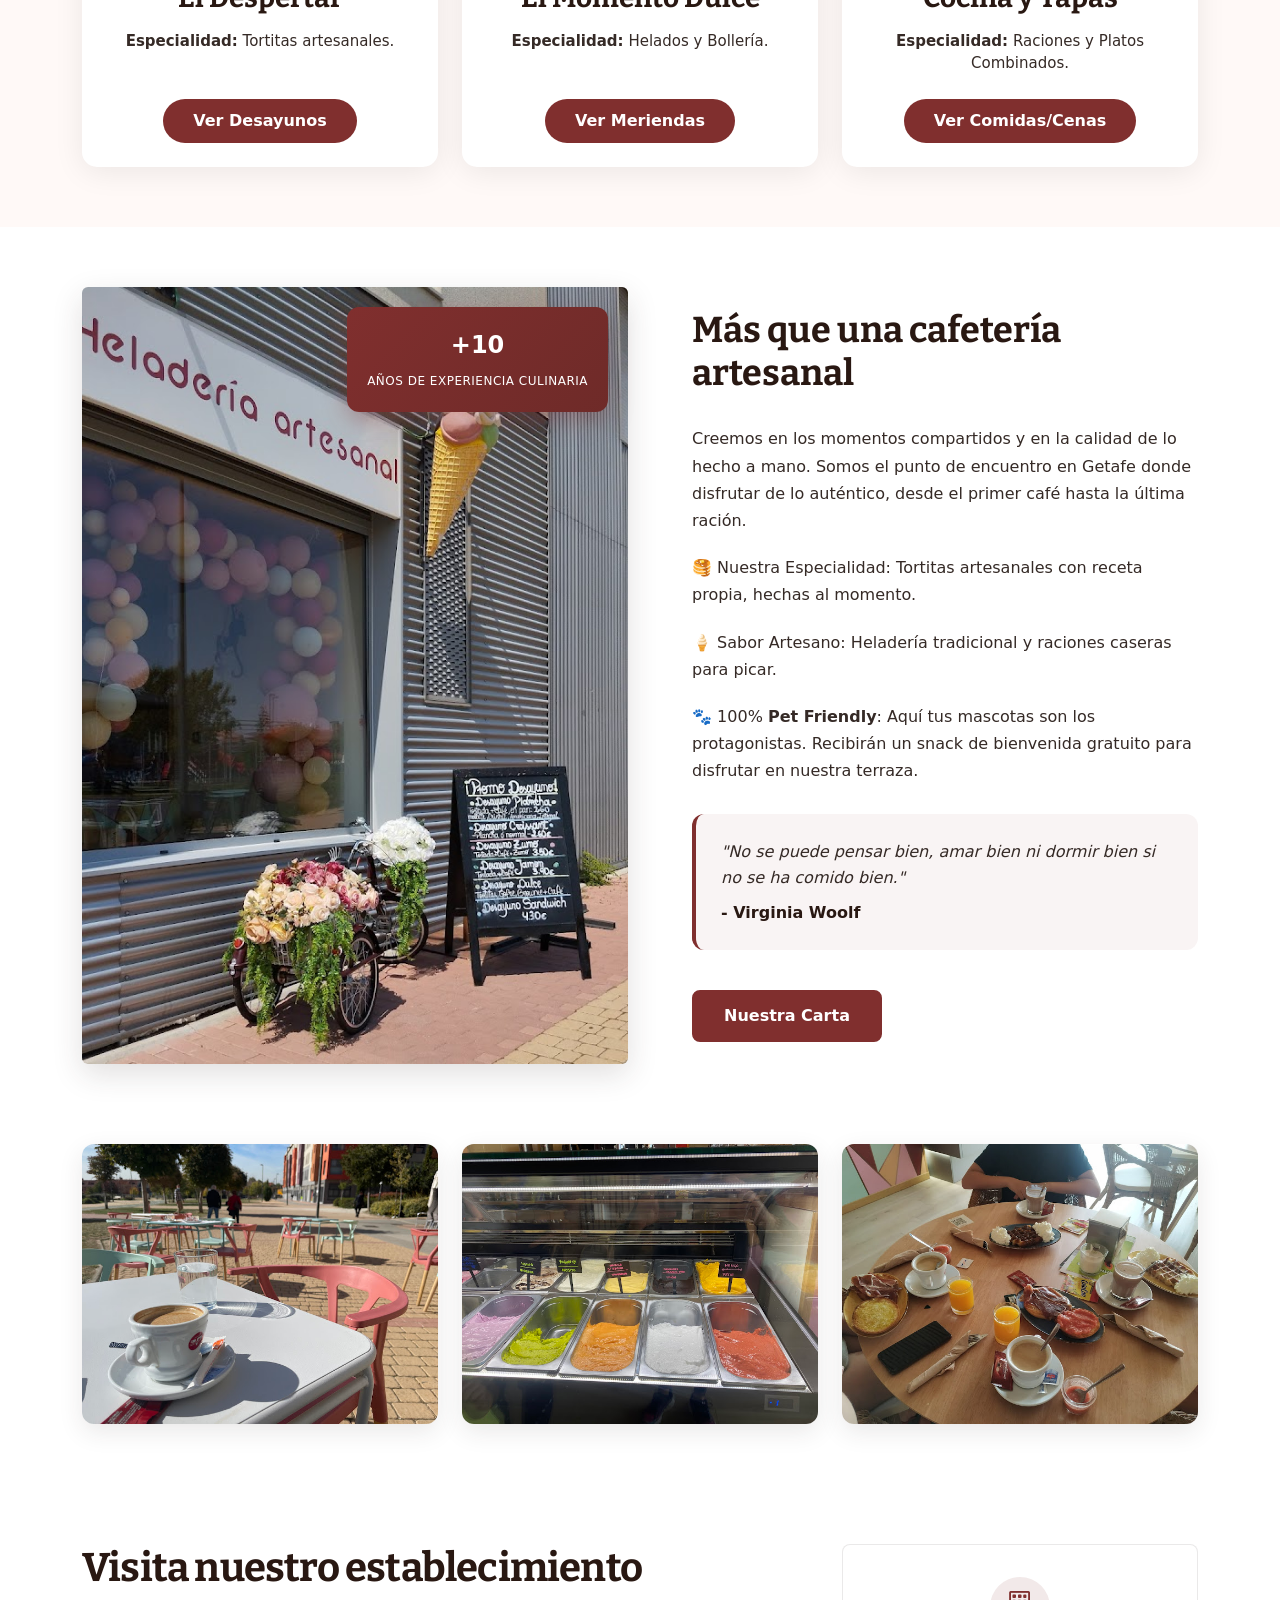
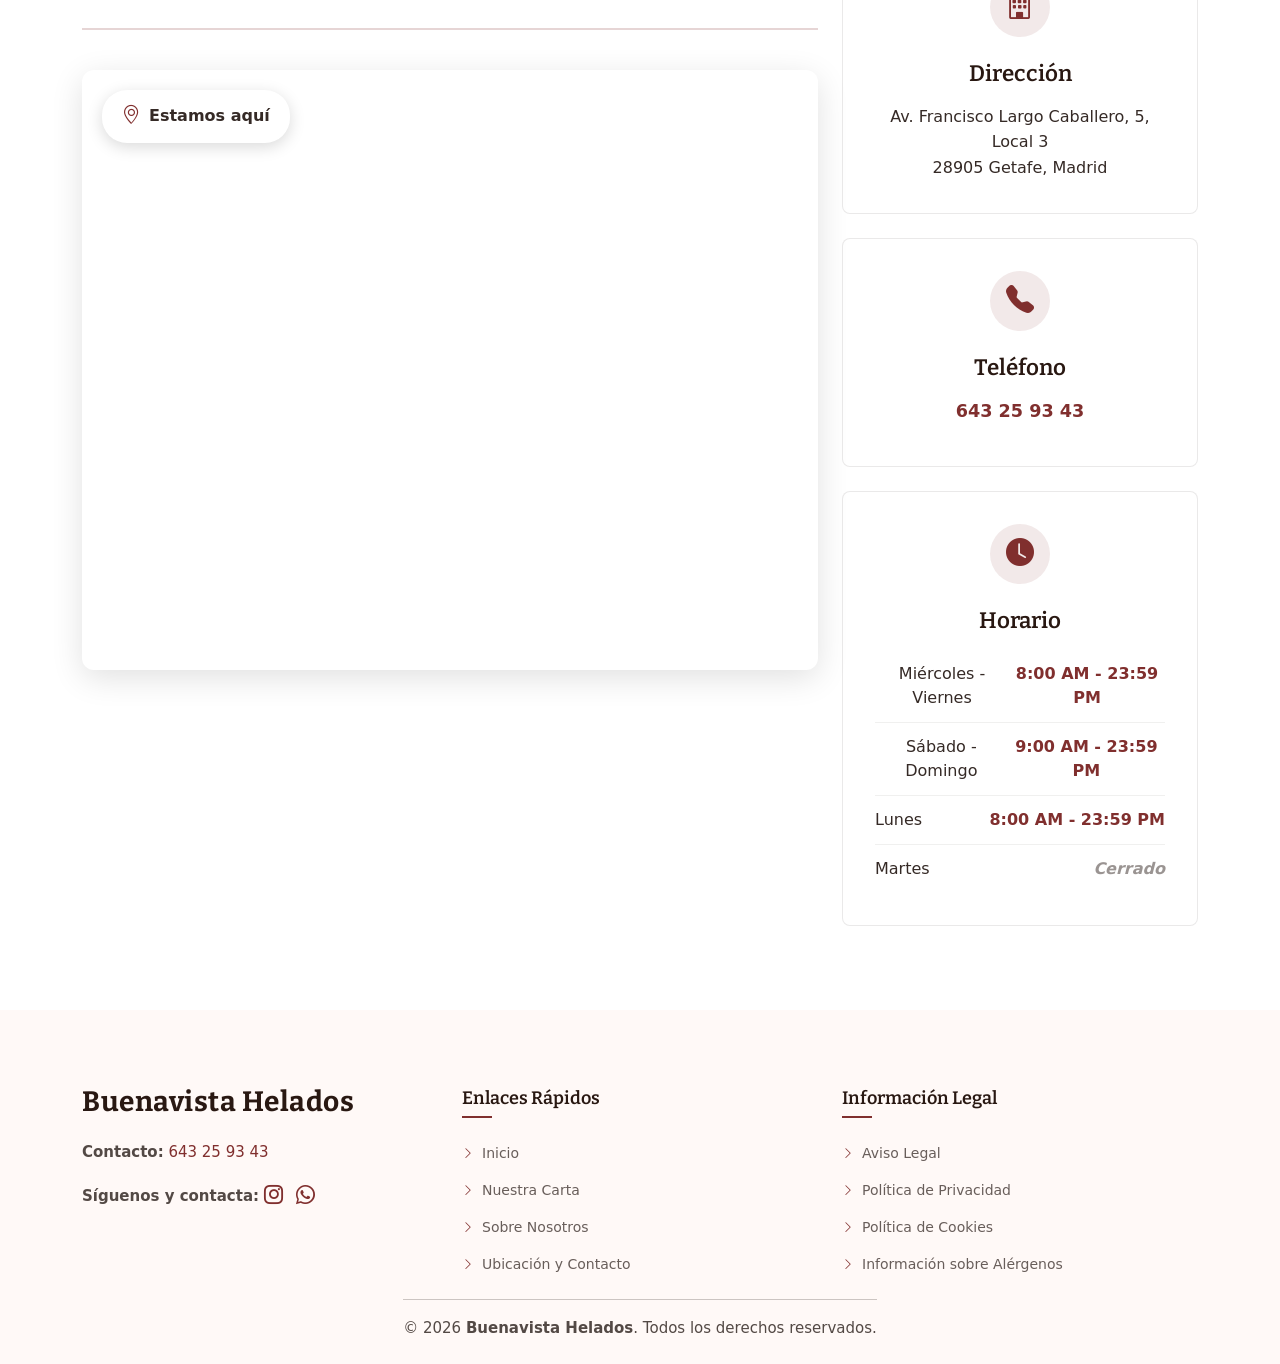
==== commit a75b683e: "fotos" ====
--- a/index.html
+++ b/index.html
@@ -817,7 +817,7 @@
           <div class="row gy-4 mb-5">
             <div class="col-lg-6">
               <div class="menu-item h-100 modal-menu-item">
-                <div class="menu-item-image"><img src="" class="img-fluid w-100 modal-menu-img" alt="Combinado de Pollo"></div>
+                <div class="menu-item-image"><img src="assets/img/CombinadoPollo.jpg" class="img-fluid w-100 modal-menu-img" alt="Combinado de Pollo"></div>
                 <div class="menu-item-content p-3">
                   <div class="menu-item-header d-flex justify-content-between align-items-center mb-2">
                     <h4 class="modal-menu-item-title">Combinado de Pollo</h4>
@@ -829,7 +829,7 @@
             </div>
             <div class="col-lg-6">
               <div class="menu-item h-100 modal-menu-item">
-                <div class="menu-item-image"><img src="," class="img-fluid w-100 modal-menu-img" alt="Combinado de Ternera"></div>
+                <div class="menu-item-image"><img src="assets/img/bistecTerneraCombinado.jpg" class="img-fluid w-100 modal-menu-img" alt="Combinado de Ternera"></div>
                 <div class="menu-item-content p-3">
                   <div class="menu-item-header d-flex justify-content-between align-items-center mb-2">
                     <h4 class="modal-menu-item-title">Combinado de Bistec de Ternera</h4>
@@ -841,7 +841,7 @@
             </div>
             <div class="col-lg-6">
               <div class="menu-item h-100 modal-menu-item">
-                <div class="menu-item-image"><img src="" class="img-fluid w-100 modal-menu-img" alt="Combinado de Cinta de Lomo"></div>
+                <div class="menu-item-image"><img src="assets/img/cintaLomoCombinado.jpg" class="img-fluid w-100 modal-menu-img" alt="Combinado de Cinta de Lomo"></div>
                 <div class="menu-item-content p-3">
                   <div class="menu-item-header d-flex justify-content-between align-items-center mb-2">
                     <h4 class="modal-menu-item-title">Combinado de Cinta de Lomo</h4>
@@ -853,7 +853,7 @@
             </div>
             <div class="col-lg-6">
               <div class="menu-item h-100 modal-menu-item">
-                <div class="menu-item-image"><img src="" class="img-fluid w-100 modal-menu-img" alt="Menu Burger"></div>
+                <div class="menu-item-image"><img src="assets/img/menuBurger.jpg" class="img-fluid w-100 modal-menu-img" alt="Menu Burger"></div>
                 <div class="menu-item-content p-3">
                   <div class="menu-item-header d-flex justify-content-between align-items-center mb-2">
                     <h4 class="modal-menu-item-title">Menu Burger</h4>
@@ -868,12 +868,16 @@
           <h3 class="w-100 mt-2 mb-4 modal-menu-category-title">Hamburguesas y Sándwiches</h3>
           <div class="row gy-4 mb-5">
             <div class="col-lg-6">
-              <div class="menu-item h-100 modal-menu-item p-3">
-                <div class="menu-item-header d-flex justify-content-between align-items-center mb-2">
-                  <h4 class="modal-menu-item-title">Hamburguesa Clásica</h4>
-                  <span class="price modal-menu-price">10€</span>
-                </div>
-                <p class="modal-menu-desc">Carne, lechuga, tomate, bacon y queso</p>
+              <div class="menu-item h-100 modal-menu-item">
+                <div class="menu-item-image"><img src="assets/img/hamburguesaClasica.jpg" class="img-fluid w-100 modal-menu-img" alt="Hamburguesa con Huevo">
+                  <div class="menu-item-content p-3">                    
+                    <div class="menu-item-header d-flex justify-content-between align-items-center mb-2">
+                      <h4 class="modal-menu-item-title">Hamburguesa Clásica</h4>
+                      <span class="price modal-menu-price">10€</span>
+                    </div>
+                    <p class="modal-menu-desc">Carne, lechuga, tomate, bacon y queso</p>
+                  </div>
+                </div>
               </div>
             </div>
             <div class="col-lg-6">
@@ -889,58 +893,72 @@
               </div>
             </div>
             <div class="col-lg-6">
-              <div class="menu-item h-100 modal-menu-item p-3">
-                <div class="menu-item-header d-flex justify-content-between align-items-center mb-2">
-                  <h4 class="modal-menu-item-title">Hamburguesa Pollo</h4>
-                  <span class="price modal-menu-price">10,50€</span>
-                </div>
-                <p class="modal-menu-desc">Lechuga, tomate, queso y bacon</p>
-              </div>
-            </div>
-            <div class="col-lg-6">
-              <div class="menu-item h-100 modal-menu-item p-3">
-                <div class="menu-item-header d-flex justify-content-between align-items-center mb-2">
-                  <h4 class="modal-menu-item-title">Sandwich Mixto</h4>
-                  <span class="price modal-menu-price">4,20€</span>
-                </div>
-                <p class="modal-menu-desc">Acompañado de patatas fritas</p>
-              </div>
-            </div>
-            <div class="col-lg-6">
-              <div class="menu-item h-100 modal-menu-item p-3">
-                <div class="menu-item-header d-flex justify-content-between align-items-center mb-2">
-                  <h4 class="modal-menu-item-title">Sandwich Mixto con Huevo</h4>
-                  <span class="price modal-menu-price">5,50€</span>
-                </div>
-                <p class="modal-menu-desc">Acompañado de patatas fritas</p>
-              </div>
-            </div>
-          </div>
+              <div class="menu-item h-100 modal-menu-item">
+                <div class="menu-item-image"><img src="assets/img/hamburguesaPollo.png" class="img-fluid w-100 modal-menu-img" alt="Hamburguesa con Huevo"></div>
+                <div class="menu-item-content p-3">
+                  <div class="menu-item-header d-flex justify-content-between align-items-center mb-2">
+                    <h4 class="modal-menu-item-title">Hamburguesa Pollo</h4>
+                    <span class="price modal-menu-price">10,50€</span>
+                  </div>
+                  <p class="modal-menu-desc">Lechuga, tomate, queso y bacon</p>
+                </div>
+              </div>
+            </div>
+            <div class="col-lg-6">
+              <div class="menu-item h-100 modal-menu-item">
+                <div class="menu-item-image"><img src="assets/img/sandwichMixto.jpg" class="img-fluid w-100 modal-menu-img" alt="Hamburguesa con Huevo"></div>
+                <div class="menu-item-content p-3">
+                  <div class="menu-item-header d-flex justify-content-between align-items-center mb-2">
+                    <h4 class="modal-menu-item-title">Sandwich Mixto</h4>
+                    <span class="price modal-menu-price">4,20€</span>
+                  </div>
+                  <p class="modal-menu-desc">Acompañado de patatas fritas</p>
+                </div>
+              </div>
+            </div>
+            <div class="col-lg-6">
+              <div class="menu-item h-100 modal-menu-item">
+                <div class="menu-item-image"><img src="assets/img/sandwichMixtoHuevo.jpg" class="img-fluid w-100 modal-menu-img" alt="Hamburguesa con Huevo"></div>
+                <div class="menu-item-content p-3">
+                  <div class="menu-item-header d-flex justify-content-between align-items-center mb-2">
+                    <h4 class="modal-menu-item-title">Sandwich Mixto con Huevo</h4>
+                    <span class="price modal-menu-price">5,50€</span>
+                  </div>
+                  <p class="modal-menu-desc">Acompañado de patatas fritas</p>
+                </div>
+              </div>
+            </div>
 
           <h3 class="w-100 mt-2 mb-4 modal-menu-category-title">Huevos y Especialidades</h3>
           <div class="row gy-4 mb-5">
             <div class="col-lg-6">
-              <div class="menu-item h-100 modal-menu-item p-3">
-                <div class="menu-item-header d-flex justify-content-between align-items-center mb-2">
-                  <h4 class="modal-menu-item-title">Entrecot de Vaca</h4>
-                  <span class="price modal-menu-price">19€</span>
-                </div>
-                <p class="modal-menu-desc">Acompañados con pimientos de padrón y patatas fritas</p>
+              <div class="menu-item h-100 modal-menu-item">
+                <div class="menu-item-image"><img src="assets/img/entrecotPatatas.jpg" class="img-fluid w-100 modal-menu-img" alt="Hamburguesa con Huevo"></div>
+                <div class="menu-item-content p-3">
+                  <div class="menu-item-header d-flex justify-content-between align-items-center mb-2">
+                    <h4 class="modal-menu-item-title">Entrecot de Vaca</h4>
+                    <span class="price modal-menu-price">19€</span>
+                  </div>
+                  <p class="modal-menu-desc">Acompañados con pimientos de padrón y patatas fritas</p>
+                </div>
+              </div>
+            </div>
+            <div class="col-lg-6">
+              <div class="menu-item h-100 modal-menu-item">
+                <div class="menu-item-image"><img src="assets/img/secreto.jpg" class="img-fluid w-100 modal-menu-img" alt="Hamburguesa con Huevo"></div>
+                <div class="menu-item-content p-3">
+                  <div class="menu-item-header d-flex justify-content-between align-items-center mb-2">
+                    <h4 class="modal-menu-item-title">Secreto Ibérico</h4>
+                    <span class="price modal-menu-price">12€</span>
+                  </div>
+                  <p class="modal-menu-desc">Con guarnición de patatas fritas</p>
+                </div>
               </div>
             </div>
             <div class="col-lg-6">
               <div class="menu-item h-100 modal-menu-item p-3">
                 <div class="menu-item-header d-flex justify-content-between align-items-center mb-2">
                   <h4 class="modal-menu-item-title">Solomillo de Cerdo</h4>
-                  <span class="price modal-menu-price">12€</span>
-                </div>
-                <p class="modal-menu-desc">Con guarnición de patatas fritas</p>
-              </div>
-            </div>
-            <div class="col-lg-6">
-              <div class="menu-item h-100 modal-menu-item p-3">
-                <div class="menu-item-header d-flex justify-content-between align-items-center mb-2">
-                  <h4 class="modal-menu-item-title">Secreto Ibérico</h4>
                   <span class="price modal-menu-price">12€</span>
                 </div>
                 <p class="modal-menu-desc">Con guarnición de patatas fritas</p>
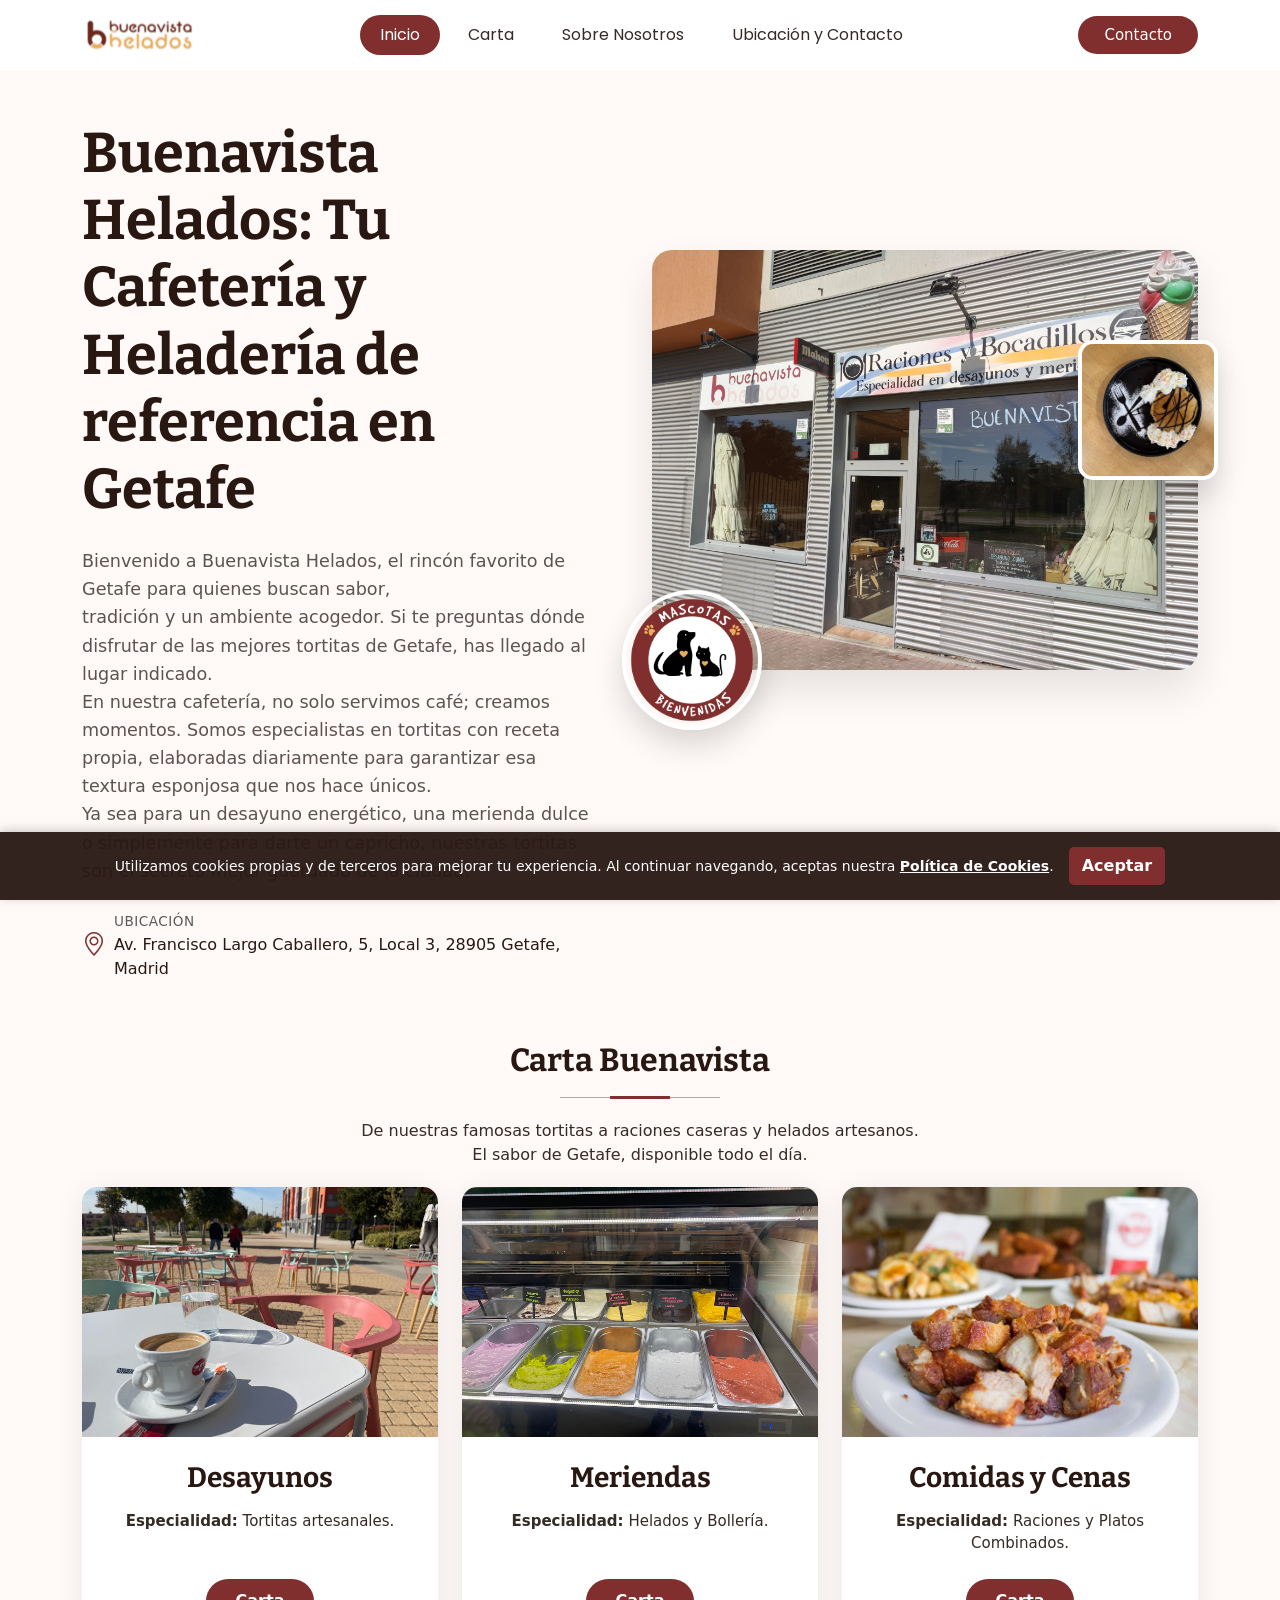
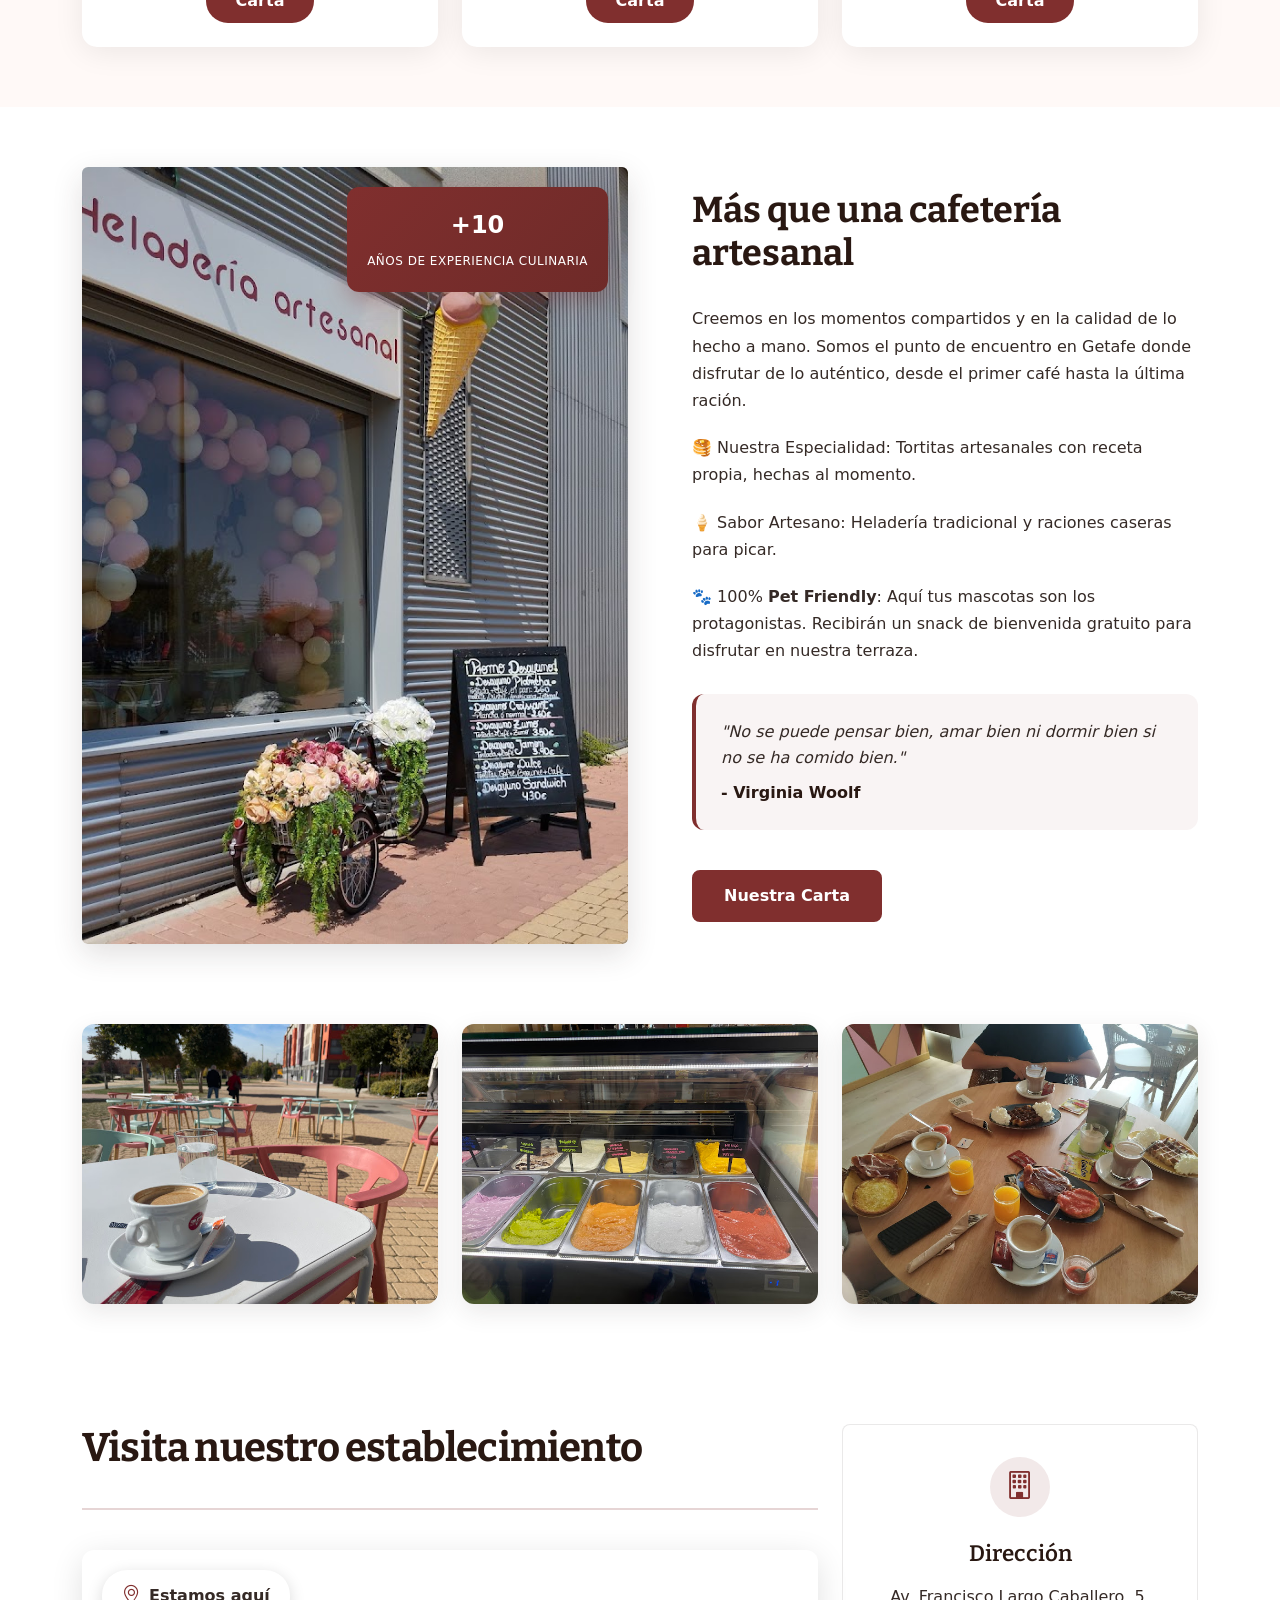
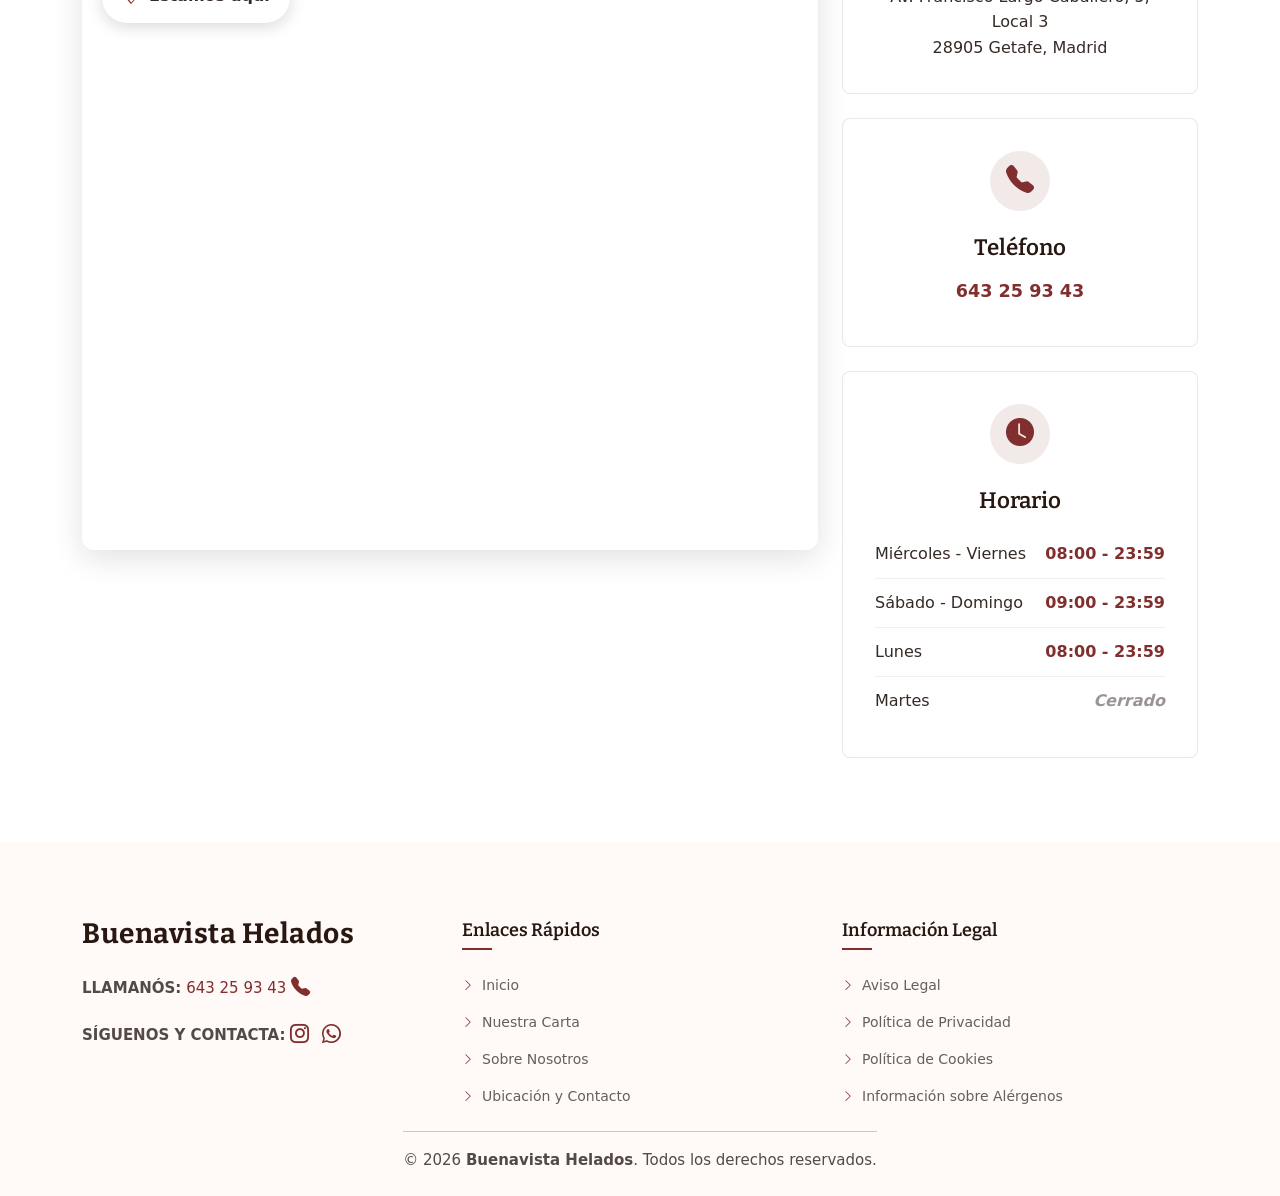
==== commit a505f98c: "Varias actualizaciones" ====
--- a/index.html
+++ b/index.html
@@ -73,15 +73,6 @@
 
                 <div class="hero-info d-flex flex-wrap align-items-center gap-4">
                   <div class="info-item d-flex align-items-center">
-                    <i class="bi bi-clock me-2"></i>
-                    <div>
-                      <small class="text-muted">Lunes - Miércoles - Jueves - Viernes</small>
-                      <div class="fw-medium">08:00 - 23:59</div>
-                      <small class="text-muted">Sábado - Domingo</small>
-                      <div class="fw-medium">09:00 - 23:59</div>
-                    </div>
-                  </div>
-                  <div class="info-item d-flex align-items-center">
                     <i class="bi bi-geo-alt me-2"></i>
                     <div>
                       <small class="text-muted">Ubicación</small>
@@ -103,7 +94,7 @@
                   </div>
                   
                   <div class="floating-image floating-image-2 rounded-circle" style="border-radius: 50% !important; overflow: hidden;">
-                    <img src="assets/img/petfriendly.png" alt="Pet Friendly" class="img-fluid rounded-circle" style="border-radius: 50% !important;">
+                    <img src="assets/img/mascotasBienvenidas.png" alt="Pet Friendly" class="img-fluid rounded-circle" style="border-radius: 50% !important;">
                   </div>
                   
                 </div>
@@ -134,10 +125,10 @@
             <div class="card h-100 border-0 text-center" style="background-color: var(--surface-color); border-radius: 15px; box-shadow: 0 5px 30px rgba(0,0,0,0.08);">
               <img src="assets/img/terraza.jpg" class="card-img-top" alt="Desayunos" style="height: 250px; object-fit: cover; border-top-left-radius: 15px; border-top-right-radius: 15px;">
               <div class="card-body p-4 d-flex flex-column">
-                <h3 style="color: var(--heading-color); font-weight: 700; margin-bottom: 15px;">El Despertar</h3>
+                <h3 style="color: var(--heading-color); font-weight: 700; margin-bottom: 15px;">Desayunos</h3>
                 <p class="mb-4" style="color: var(--default-color); font-size: 15px;"><strong>Especialidad:</strong> Tortitas artesanales.</p>
                 <button type="button" class="btn mt-auto align-self-center" data-bs-toggle="modal" data-bs-target="#modalDesayunos" style="background-color: var(--accent-color); color: var(--contrast-color); padding: 10px 30px; border-radius: 50px; font-weight: 600; transition: 0.3s; border: none;">
-                  Ver Desayunos
+                  Carta
                 </button>
               </div>
             </div>
@@ -148,10 +139,10 @@
               <div class="card h-100 border-0 text-center" style="background-color: var(--surface-color); border-radius: 15px; box-shadow: 0 5px 30px rgba(0,0,0,0.08);">
                 <img src="assets/img/helados1.jpg" class="card-img-top" alt="Meriendas" style="height: 250px; object-fit: cover; border-top-left-radius: 15px; border-top-right-radius: 15px;">
                 <div class="card-body p-4 d-flex flex-column">
-                  <h3 style="color: var(--heading-color); font-weight: 700; margin-bottom: 15px;">El Momento Dulce</h3>
+                  <h3 style="color: var(--heading-color); font-weight: 700; margin-bottom: 15px;">Meriendas</h3>
                   <p class="mb-4" style="color: var(--default-color); font-size: 15px;"><strong>Especialidad:</strong> Helados y Bollería.</p>
                   <button type="button" class="btn mt-auto align-self-center" data-bs-toggle="modal" data-bs-target="#modalMeriendas" style="background-color: var(--accent-color); color: var(--contrast-color); padding: 10px 30px; border-radius: 50px; font-weight: 600; transition: 0.3s; border: none;">
-                    Ver Meriendas
+                    Carta
                   </button>
                 </div>
               </div>
@@ -162,10 +153,10 @@
               <div class="card h-100 border-0 text-center" style="background-color: var(--surface-color); border-radius: 15px; box-shadow: 0 5px 30px rgba(0,0,0,0.08);">
                 <img src="assets/img/torreznos.png" class="card-img-top" alt="Comidas y Raciones" style="height: 250px; object-fit: cover; border-top-left-radius: 15px; border-top-right-radius: 15px;">
                 <div class="card-body p-4 d-flex flex-column">
-                  <h3 style="color: var(--heading-color); font-weight: 700; margin-bottom: 15px;">Cocina y Tapas</h3>
+                  <h3 style="color: var(--heading-color); font-weight: 700; margin-bottom: 15px;">Comidas y Cenas</h3>
                   <p class="mb-4" style="color: var(--default-color); font-size: 15px;"><strong>Especialidad:</strong> Raciones y Platos Combinados.</p>
                   <button type="button" class="btn mt-auto align-self-center" data-bs-toggle="modal" data-bs-target="#modalComidas" style="background-color: var(--accent-color); color: var(--contrast-color); padding: 10px 30px; border-radius: 50px; font-weight: 600; transition: 0.3s; border: none;">
-                    Ver Comidas/Cenas
+                    Carta
                   </button>
                 </div>
               </div>
@@ -310,15 +301,15 @@
                 <div class="hours-list">
                   <div class="hour-item">
                     <span class="day">Miércoles - Viernes</span>
-                    <span class="time">8:00 AM - 23:59 PM</span>
+                    <span class="time">08:00 - 23:59</span>
                   </div>
                   <div class="hour-item">
                     <span class="day">Sábado - Domingo</span>
-                    <span class="time">9:00 AM - 23:59 PM</span>
+                    <span class="time">09:00 - 23:59</span>
                   </div>
                   <div class="hour-item">
                     <span class="day">Lunes</span>
-                    <span class="time">8:00 AM - 23:59 PM</span>
+                    <span class="time">08:00 - 23:59</span>
                   </div>
                   <div class="hour-item closed">
                     <span class="day">Martes</span>
@@ -347,9 +338,9 @@
             <span class="sitename">Buenavista Helados</span>
           </a>
           <div class="contact-info mt-4">
-            <p class="alineadoIzq"><strong>Contacto:</strong><a href="tel:643259343"> 643 25 93 43</a></p>
-          </div>
-          <p class="alineadoIzq"><strong>Síguenos y contacta:</strong>
+            <p class="alineadoIzq"><strong>LLAMANÓS:</strong><a href="tel:643259343"> 643 25 93 43 <i class="bi bi-telephone-fill me-2" style="color: var(--accent-color); font-size: 1.2rem;"></i></a></p>
+          </div>
+          <p class="alineadoIzq"><strong>SÍGUENOS Y CONTACTA:</strong>
             <a href="https://www.instagram.com/buenavistahelados/" target="_blank" class="me-2"><i class="bi bi-instagram" style="font-size: 1.2rem;"></i></a>
             <a href="https://wa.me/34643259343" target="_blank"><i class="bi bi-whatsapp" style="font-size: 1.2rem;"></i></a>
           </p>
@@ -869,7 +860,7 @@
           <div class="row gy-4 mb-5">
             <div class="col-lg-6">
               <div class="menu-item h-100 modal-menu-item">
-                <div class="menu-item-image"><img src="assets/img/hamburguesaClasica.jpg" class="img-fluid w-100 modal-menu-img" alt="Hamburguesa con Huevo">
+                <div class="menu-item-image"><img src="assets/img/hamburguesaClasica.jpg" class="img-fluid w-100 modal-menu-img" alt="Hamburguesa Clásica"></div>
                   <div class="menu-item-content p-3">                    
                     <div class="menu-item-header d-flex justify-content-between align-items-center mb-2">
                       <h4 class="modal-menu-item-title">Hamburguesa Clásica</h4>
@@ -894,7 +885,7 @@
             </div>
             <div class="col-lg-6">
               <div class="menu-item h-100 modal-menu-item">
-                <div class="menu-item-image"><img src="assets/img/hamburguesaPollo.png" class="img-fluid w-100 modal-menu-img" alt="Hamburguesa con Huevo"></div>
+                <div class="menu-item-image"><img src="assets/img/hamburguesaPollo.png" class="img-fluid w-100 modal-menu-img" alt="Hamburguesa de Pollo"></div>
                 <div class="menu-item-content p-3">
                   <div class="menu-item-header d-flex justify-content-between align-items-center mb-2">
                     <h4 class="modal-menu-item-title">Hamburguesa Pollo</h4>
@@ -906,7 +897,7 @@
             </div>
             <div class="col-lg-6">
               <div class="menu-item h-100 modal-menu-item">
-                <div class="menu-item-image"><img src="assets/img/sandwichMixto.jpg" class="img-fluid w-100 modal-menu-img" alt="Hamburguesa con Huevo"></div>
+                <div class="menu-item-image"><img src="assets/img/sandwichMixto.jpg" class="img-fluid w-100 modal-menu-img" alt="Sandwich Mixto"></div>
                 <div class="menu-item-content p-3">
                   <div class="menu-item-header d-flex justify-content-between align-items-center mb-2">
                     <h4 class="modal-menu-item-title">Sandwich Mixto</h4>
@@ -918,7 +909,7 @@
             </div>
             <div class="col-lg-6">
               <div class="menu-item h-100 modal-menu-item">
-                <div class="menu-item-image"><img src="assets/img/sandwichMixtoHuevo.jpg" class="img-fluid w-100 modal-menu-img" alt="Hamburguesa con Huevo"></div>
+                <div class="menu-item-image"><img src="assets/img/sandwichMixtoHuevo.jpg" class="img-fluid w-100 modal-menu-img" alt="Sandwich Mixto con Huevo"></div>
                 <div class="menu-item-content p-3">
                   <div class="menu-item-header d-flex justify-content-between align-items-center mb-2">
                     <h4 class="modal-menu-item-title">Sandwich Mixto con Huevo</h4>
@@ -933,7 +924,7 @@
           <div class="row gy-4 mb-5">
             <div class="col-lg-6">
               <div class="menu-item h-100 modal-menu-item">
-                <div class="menu-item-image"><img src="assets/img/entrecotPatatas.jpg" class="img-fluid w-100 modal-menu-img" alt="Hamburguesa con Huevo"></div>
+                <div class="menu-item-image"><img src="assets/img/entrecotPatatas.jpg" class="img-fluid w-100 modal-menu-img" alt="Entrecot de Vaca"></div>
                 <div class="menu-item-content p-3">
                   <div class="menu-item-header d-flex justify-content-between align-items-center mb-2">
                     <h4 class="modal-menu-item-title">Entrecot de Vaca</h4>
@@ -945,7 +936,7 @@
             </div>
             <div class="col-lg-6">
               <div class="menu-item h-100 modal-menu-item">
-                <div class="menu-item-image"><img src="assets/img/secreto.jpg" class="img-fluid w-100 modal-menu-img" alt="Hamburguesa con Huevo"></div>
+                <div class="menu-item-image"><img src="assets/img/secreto.jpg" class="img-fluid w-100 modal-menu-img" alt="Secreto Ibérico"></div>
                 <div class="menu-item-content p-3">
                   <div class="menu-item-header d-flex justify-content-between align-items-center mb-2">
                     <h4 class="modal-menu-item-title">Secreto Ibérico</h4>
@@ -1106,8 +1097,12 @@
     </div>
   </div>
 
-  <!-- Scroll Top -->
+  <!-- Botón de WhatsApp y Scroll-Up -->
   <a href="#" id="scroll-top" class="scroll-top d-flex align-items-center justify-content-center"><i class="bi bi-arrow-up-short"></i></a>
+
+  <a href="https://wa.me/34643259343" class="whatsapp-float d-flex align-items-center justify-content-center" target="_blank">
+    <i class="bi bi-whatsapp"></i>
+  </a>
 
   <!-- Preloader -->
   <div id="preloader"></div>
--- a/assets/css/main.css
+++ b/assets/css/main.css
@@ -1185,6 +1185,33 @@
   }
 }
 
+/* ========================================================= */
+/* ESTILOS UNIFICADOS PARA BOTONES DE LA CARTA               */
+/* ========================================================= */
+#bloques-tematicos .btn,
+.about .cta-buttons .btn {
+  padding: 10px 30px;
+  border-radius: 50px;
+  font-weight: 600;
+  transition: all 0.3s ease-in-out;
+  border: none;
+  background-color: #802f2e; 
+  color: #ffffff;
+}
+
+#bloques-tematicos .btn:hover,
+.about .cta-buttons .btn:hover {
+  background-color: #E8AD5C !important;
+  color: #ffffff !important;
+  transform: translateY(-3px);
+  box-shadow: 0 5px 15px rgba(0, 0, 0, 0.1);
+}
+
+#bloques-tematicos .btn:active,
+.about .cta-buttons .btn:active {
+  background-color: #802f2e !important;
+  transform: translateY(-1px);
+}
 
 /*--------------------------------------------------------------
 # About Section
@@ -1666,6 +1693,71 @@
     align-self: flex-end;
   }
 }
+
+/* ========================================================= */
+/* BOTONES FLOTANTES (WHATSAPP Y SUBIR ARRIBA)               */
+/* ========================================================= */
+
+.whatsapp-float, .scroll-top {
+  display: none !important;
+}
+
+body.cookies-accepted .whatsapp-float {
+  display: flex !important;
+}
+body.cookies-accepted .scroll-top {
+  display: flex !important;
+}
+
+/* --- Botón WhatsApp --- */
+.whatsapp-float {
+  position: fixed !important;
+  width: 50px !important; 
+  height: 50px !important; 
+  bottom: 20px !important; 
+  right: 20px !important;
+  background-color: #25d366 !important;
+  color: #FFF !important;
+  border-radius: 50px !important;
+  font-size: 28px !important; 
+  box-shadow: 2px 2px 10px rgba(0,0,0,0.3) !important;
+  z-index: 999999 !important;
+  transition: all 0.3s ease !important;
+}
+
+.whatsapp-float:hover {
+  background-color: #128c7e !important;
+  transform: scale(1.1) !important;
+  color: #fff !important;
+}
+
+/* --- Botón Subir --- */
+.scroll-top {
+  position: fixed !important;
+  visibility: hidden;
+  opacity: 0;
+  right: 20px !important;
+  bottom: 85px !important; 
+  z-index: 999999 !important;
+  background-color: var(--accent-color) !important;
+  width: 50px !important;
+  height: 50px !important;
+  border-radius: 50px !important;
+  transition: all 0.4s !important;
+  color: #fff !important;
+}
+
+.scroll-top.active {
+  visibility: visible !important;
+  opacity: 1 !important;
+  bottom: 85px !important; 
+}
+
+.scroll-top:hover {
+  transform: scale(1.1) !important;
+  background-color: #E8AD5C !important;
+}
+
 
 /*--------------------------------------------------------------
 # Testimonials Section
@@ -4212,4 +4304,4 @@
 
 .cookie-banner a:hover {
   color: var(--accent-color);
-}+}
